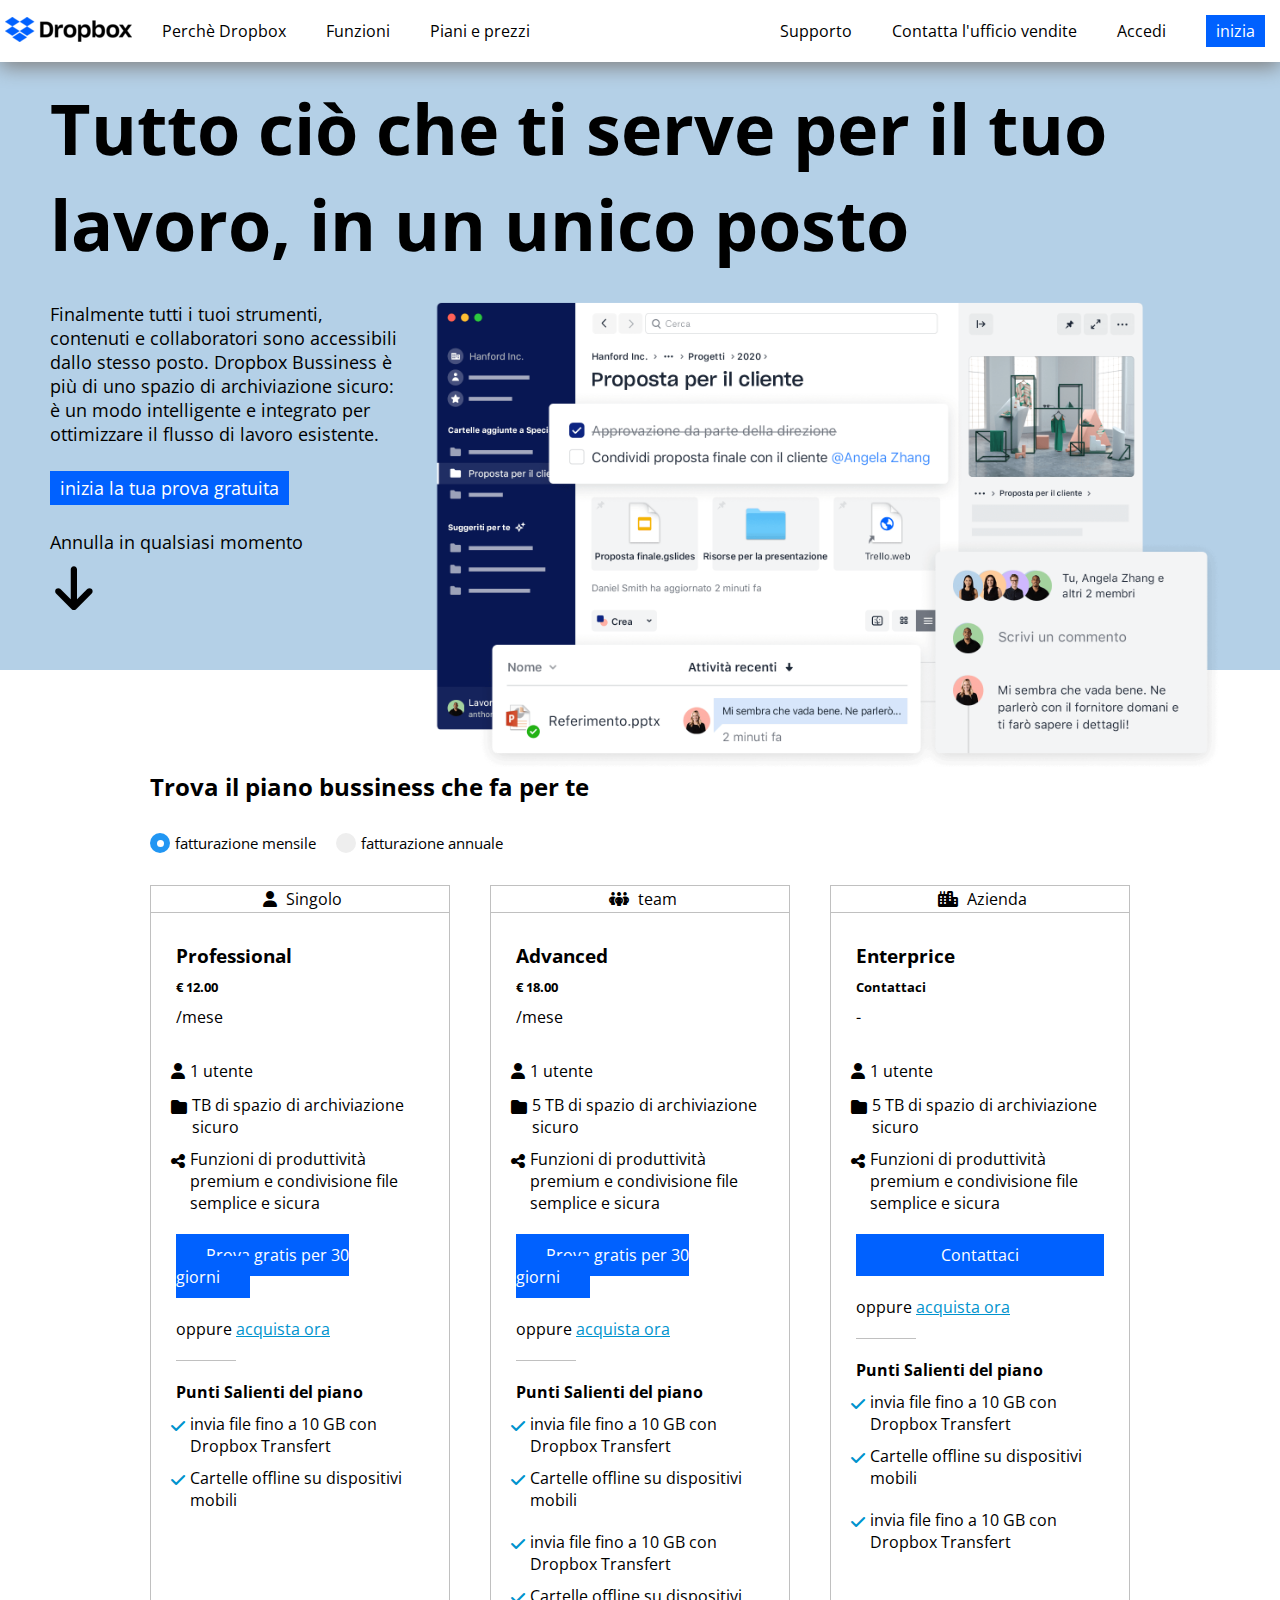
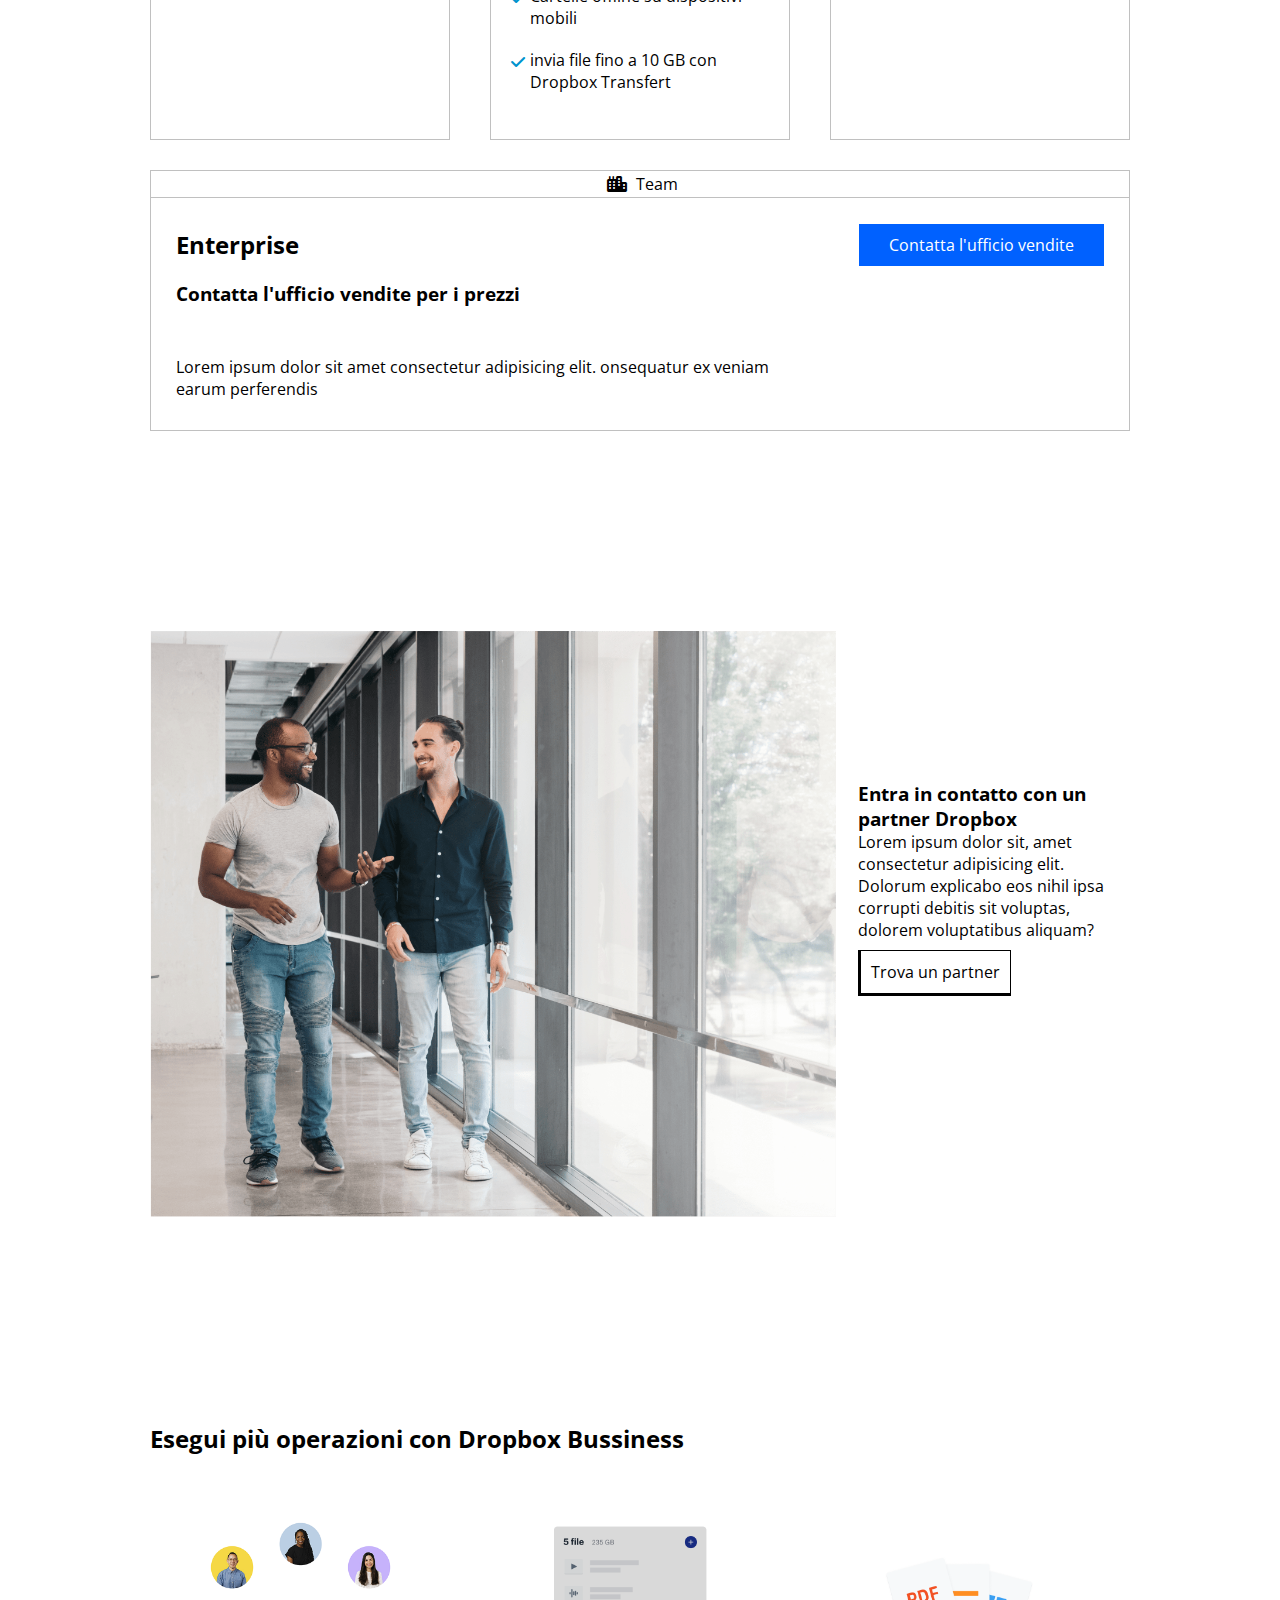
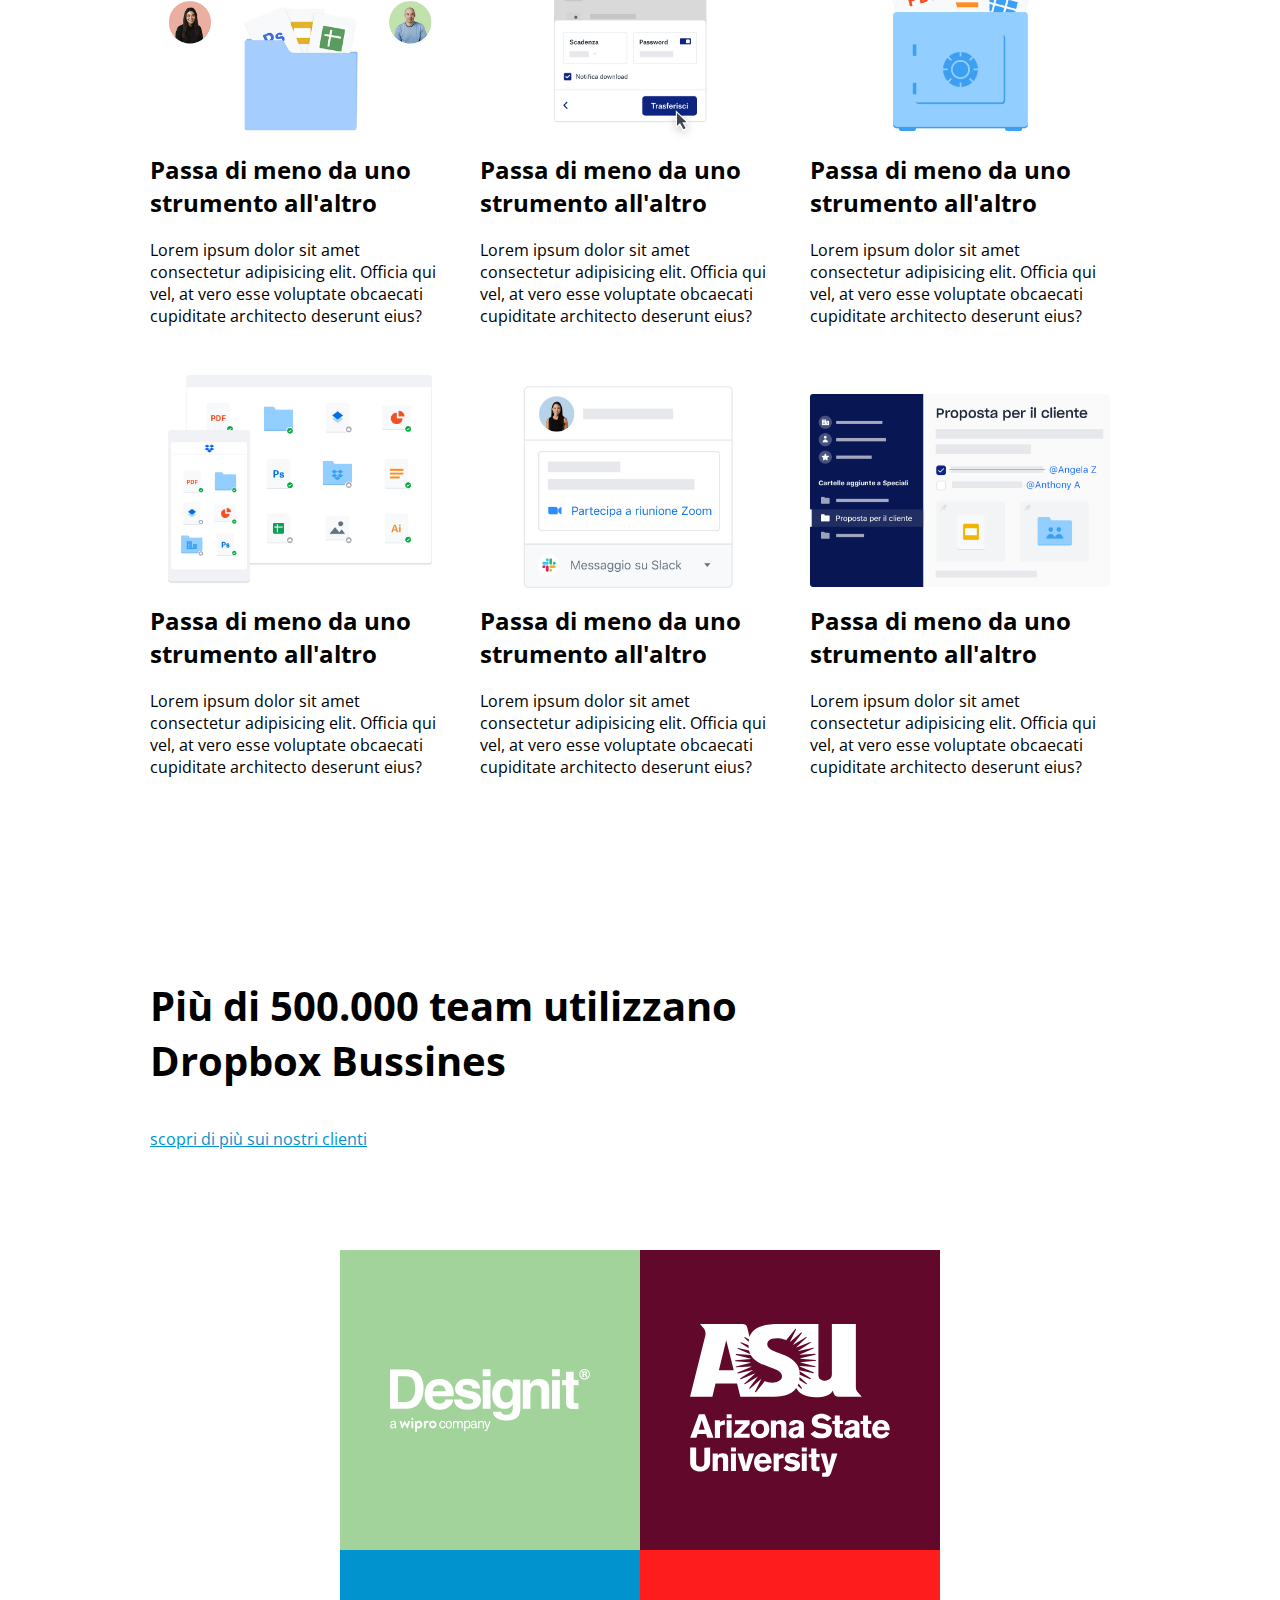
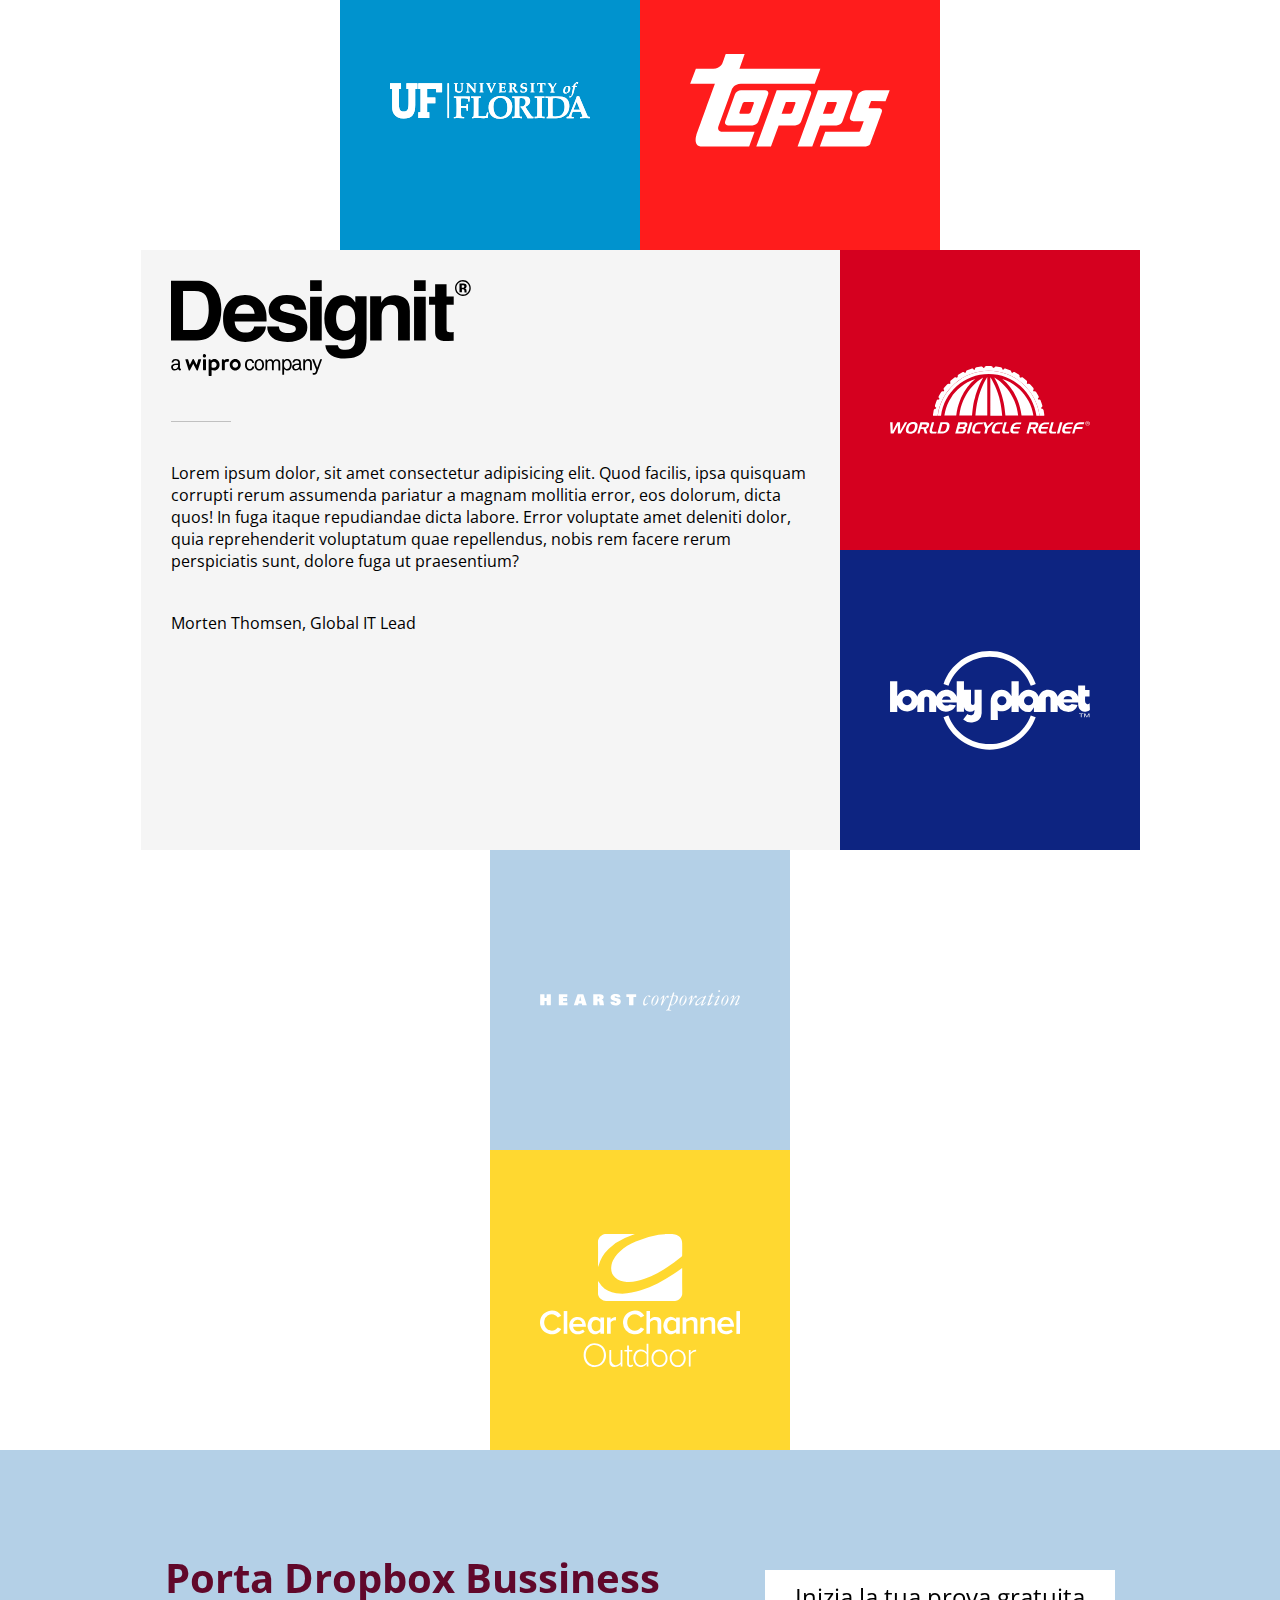
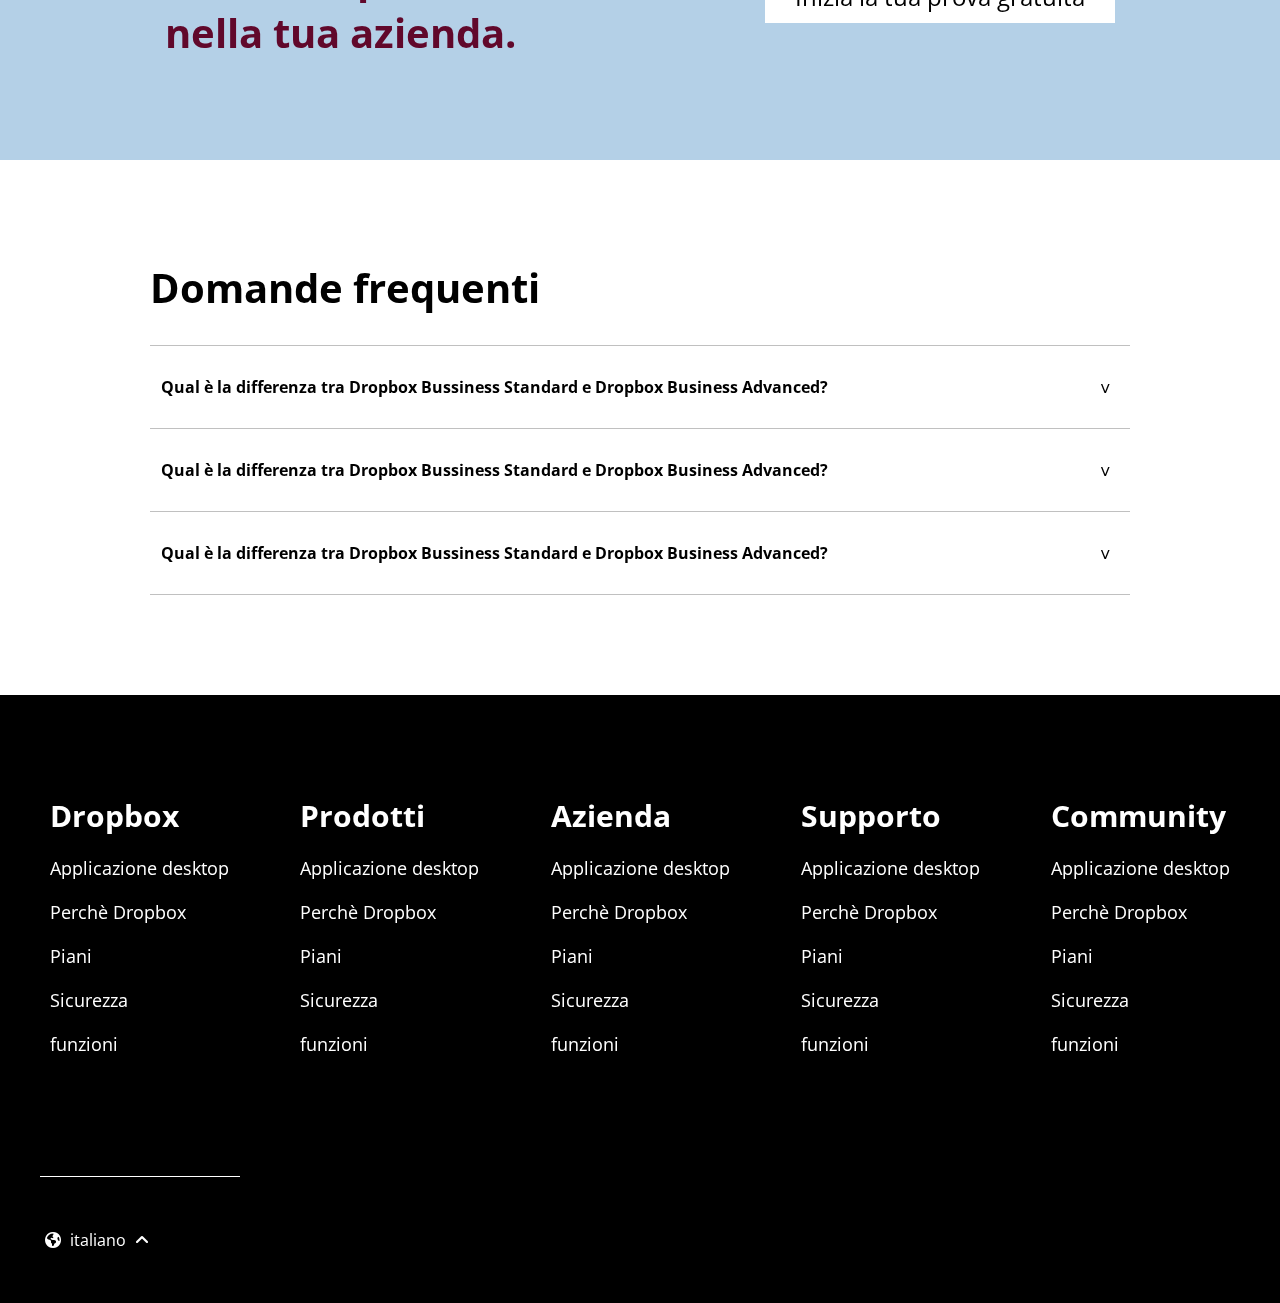
==== index.html @ 8c62dba6 "fixed summary" ====
<!DOCTYPE html>
<html lang="en">
<head>
    <meta charset="UTF-8">
    <meta name="viewport" content="width=device-width, initial-scale=1.0">
    <!-- font and font--->
    <link rel="preconnect" href="https://fonts.googleapis.com">
    <link rel="preconnect" href="https://fonts.gstatic.com" crossorigin>
    <link href="https://fonts.googleapis.com/css2?family=Noto+Sans:ital,wght@0,100..900;1,100..900&family=Open+Sans:ital,wght@0,300..800;1,300..800&display=swap" rel="stylesheet">
    <link rel="stylesheet" href="https://cdnjs.cloudflare.com/ajax/libs/font-awesome/6.5.1/css/all.min.css">
    <link rel="stylesheet" href="css/file.css">
    <title>Dropbox</title>
</head>
<body>
    <!-- header -->
    <header >
        <div class="nav-container">
            <nav class="d-flex space-between wrap">
                <div class="d-flex" >
                    <div>
                        <img src="img/logo-small.png" alt="Dropbox-logo">
                    </div>

                    <ul class="d-flex wrap ">
                        <li>
                            <details>
                                <summary class="shadow">Perchè Dropbox</summary>
                                <ul class="d-flex wrap padding-t-20 ">
                                    <li >lorem</li>
                                    <li >lorem</li>
                                </ul>

                                <ul class="d-flex wrap">
                                    <li >lorem</li>
                                    <li >lorem</li>
                                    <li >lorem</li>
                                </ul>
                            </details>
                        </li>

                        <li><a href="#business">Funzioni</a></li>
                        <li><a href="#plan">Piani e prezzi</a></li>
                    </ul>
                </div>
                <div class="d-flex">
                    <ul class="d-flex wrap  ">
                        <li> <a href="#supporto">Supporto</a></li>

                        <li> 
                            <details >
                                <summary class="shadow" >Contatta l'ufficio vendite</summary>
                                <ul class="d-flex wrap padding-t-20">
                                    <li >lorem</li>
                                    <li >lorem</li>
                                </ul>

                                <ul class="d-flex wrap">
                                    <li >lorem</li>
                                    <li >lorem</li>
                                    <li >lorem</li>
                                </ul>
                            </details>
                        </li>
                        <li> <a href="#">Accedi</a></li>
                        <li><a href="#" class="blue-button" id="no-shadow">inizia</a></li>
                    </ul>
                </div>
            </nav>
        </div>
       
        <div id="hero" class="container header-pudding">
            <h1>Tutto ciò che ti serve per il tuo lavoro, in un unico posto</h1>

            <div class="d-flex ">
                <div class="left" >

                    <p>Finalmente tutti i tuoi strumenti, contenuti e collaboratori sono accessibili dallo stesso posto.
                        Dropbox Bussiness è più di uno spazio di archiviazione sicuro: è un modo intelligente e integrato per ottimizzare 
                        il flusso di lavoro esistente.
                    </p>
                    <p><a href="#" class="blue-button">inizia la tua prova gratuita</a></p>
                    <p>Annulla in qualsiasi momento</p>
                    <a class="down-arrow" href="#plan"><i class="fa-solid fa-arrow-down"></i></a>
                </div>
                <div  class="position-relative right">
                    <img id="jumbo"  src="img/jumbo.png" alt="jumbo">
                </div>
            </div>
            
        </div>
    </header>   

    <!-- main -->
    <main >

        <section id="plan" class="small-container section-padding">

            <h2 class="padding-b-30">Trova il piano bussiness che fa per te </h2>
            <div class="d-flex">
                <label class="radio-container">
                    <input type="radio" checked="checked" name="radio"> fatturazione mensile
                    <span class="checkmark"></span>
                </label>    
                
                <label class="radio-container">
                    <input type="radio" name="radio" > fatturazione annuale
                    <span class="checkmark"></span>
                </label>
            </div>
            
           
            <div class="d-flex wrap space-between padding-t-20">  <!-- contine  i 3 div  -->


                <div class="plan-container border">    <!-- primo div -->

                    <div class="border-b-1  text-center ">  <!-- titolo div  -->
                        <i class="fa-solid fa-user"></i>
                        <span>Singolo</span>
                    </div>

                    <div class="padding-plan">
                        <div >
                            <ul>
                                <h3 class="padding-b-10">Professional</h3>
                                <h5 class="padding-b-10">&euro; 12.00</h5>
                                <li class="padding-b-30">/mese</li>
                            </ul>
        

                            <ul>
                                <li class="padding-b-10"><i class="fa-solid fa-user"></i>1 utente</li>
                                <li class="padding-b-10 d-flex"> <span class="padding-b-10"><i class="fa-solid fa-folder"></i></span>
                                     <span>TB  di spazio di archiviazione sicuro</span>  </li>
                                <li class="padding-b-30 d-flex"><i class="fa-solid fa-share-nodes"></i>Funzioni di produttività premium e condivisione file semplice e sicura</li>
                            </ul>
    
                            <ul>
                                <li class="padding-b-30"><a href="#" class="blue-button-2">Prova gratis per 30 giorni</a></li>
                                <li  class="padding-b-20">oppure <a href="#" class="link">acquista ora</a></li>
                            </ul>
                        </div>
                        <div class="border-b"></div>
                        <div>
    
                            <ul>
                                <h4 class="padding-b-10 padding-t-20"> Punti Salienti del piano</h4>
                                <li class="padding-b-10 d-flex d-flex"><i class="fa-solid fa-check check"></i>invia file fino a 10 GB con Dropbox Transfert</li>
                                <li class="padding-b-20 d-flex d-flex"><i class="fa-solid fa-check check"></i>Cartelle offline su dispositivi mobili</li>
                            </ul>
                           
                        </div>
                    </div>
                </div>

                <div class="plan-container border ">    <!-- secondo div -->

                    <div class="border-b-1  text-center ">  <!-- titolo div  -->
                        <i class="fa-solid fa-people-group"></i>
                        <span>team</span>
                    </div>

                    <div class=" padding-plan">
                        <div >
                            <ul>
                                <h3 class="padding-b-10">Advanced</h3>
                                <h5 class="padding-b-10">&euro; 18.00</h5>
                                <li class="padding-b-30">/mese</li>
                            </ul>
        

                            <ul>
                                <li class="padding-b-10"><i class="fa-solid fa-user"></i>1 utente</li>
                                <li class="padding-b-10 d-flex"><i class="fa-solid fa-folder"></i>
                                    5 TB  di spazio di archiviazione sicuro</li>
                                <li class="padding-b-30 d-flex"><i class="fa-solid fa-share-nodes"></i>Funzioni di produttività premium e condivisione file semplice e sicura</li>
                            </ul>
    
                            <ul>
                                <li class="padding-b-30"><a href="#" class="blue-button-2">Prova gratis per 30 giorni</a></li>
                                <li  class="padding-b-20">oppure <a href="#" class="link">acquista ora</a></li>
                            </ul>
                        </div>
                        <div class="border-b"></div>
                        <div>
    
                            <ul>
                                <h4 class="padding-b-10 padding-t-20"> Punti Salienti del piano</h4>
                                <li class="padding-b-10 d-flex"><i class="fa-solid fa-check check"></i>invia file fino a 10 GB con Dropbox Transfert</li>
                                <li class="padding-b-20 d-flex"><i class="fa-solid fa-check check"></i>Cartelle offline su dispositivi mobili</li>
                                <li class="padding-b-10 d-flex"><i class="fa-solid fa-check check"></i>invia file fino a 10 GB con Dropbox Transfert</li>
                                <li class="padding-b-20 d-flex"><i class="fa-solid fa-check check"></i>Cartelle offline su dispositivi mobili</li>
                                <li class="padding-b-10 d-flex"><i class="fa-solid fa-check check"></i>invia file fino a 10 GB con Dropbox Transfert</li>
                            </ul>
                           
                        </div>
                    </div>
                </div>




                <div class="plan-container border">    <!-- terzo div -->

                    <div class="border-b-1 text-center ">  <!-- titolo div  -->
                        <i class="fa-solid fa-city"></i>
                        <span>Azienda</span>
                    </div>

                    <div class="padding-plan">
                        <div >
                            <ul>
                                <h3 class="padding-b-10">Enterprice</h3>
                                <h5 class="padding-b-10">Contattaci</h5>
                                <li class="padding-b-30">-</li>
                            </ul>
        

                            <ul>
                                <li class="padding-b-10 "><i class="fa-solid fa-user"></i>1 utente</li>
                                <li class="padding-b-10 d-flex"><i class="fa-solid fa-folder"></i>
                                    5 TB  di spazio di archiviazione sicuro</li>
                                <li class="padding-b-30 d-flex"><i class="fa-solid fa-share-nodes"></i>Funzioni di produttività premium e condivisione file semplice e sicura</li>
                            </ul>
    
                            <ul>
                                <li class="padding-b-30"><a href="#" class="blue-button-3">Contattaci</a></li>
                                <li  class="padding-b-20">oppure <a href="#" class="link">acquista ora</a></li>
                            </ul>
                        </div>
                        <div class="border-b"></div>
                        <div>
    
                            <ul>
                                <h4 class="padding-b-10 padding-t-20"> Punti Salienti del piano</h4>
                                <li class="padding-b-10 d-flex"><i class="fa-solid fa-check check"></i>invia file fino a 10 GB con Dropbox Transfert</li>
                                <li class="padding-b-20 d-flex"><i class="fa-solid fa-check check"></i>Cartelle offline su dispositivi mobili</li>
                                <li class="padding-b-10 d-flex"><i class="fa-solid fa-check check"></i>invia file fino a 10 GB con Dropbox Transfert</li>
                            </ul>
                           
                        </div>
                    </div>
                </div>
            </div> <!-- contine  i 3 div  -->

            <div class=" margin-t-30 border">

                <div class="border-b-1  text-center ">  <!-- titolo div  -->
                    <i class="fa-solid fa-city"></i>
                    <span>Team</span>
                </div>

                <div class="padding-plan">

                    <div class="d-flex space-between align-item">
                        <div><h2>Enterprise</h2></div>
                        <div><a href="#" class="blue-button-2">Contatta l'ufficio vendite</a></div>
                    </div>

                    <div class="container-600">
                        <h3 class="padding-b-50 padding-t-20 ">Contatta l'ufficio vendite per i prezzi</h3>
                        <p>Lorem ipsum dolor sit amet consectetur adipisicing elit. 
                           onsequatur ex veniam earum perferendis
                        </p>
                    </div>
                   
                    
                </div>

            </div>
        </section>


        <section id="partner" class=" small-container section-padding d-flex row-revers">
            <div class="left padding-partner">
                <h3>Entra in contatto con un partner Dropbox</h3>
                <p>Lorem ipsum dolor sit, amet consectetur adipisicing elit. Dolorum 
                    explicabo eos nihil ipsa corrupti debitis sit voluptas, dolorem voluptatibus 
                    aliquam?</p>
                <div class="padding-t-20 ">
                    <a href="#" class="black-button">Trova un partner</a>
                </div>
            </div>
            <div class="right"><img src="../img/partner.png" alt=""></div>
        </section>


        <section id="business" class="small-container section-padding">
            <h2>Esegui più operazioni con Dropbox Bussiness</h2>

            <div class="all-img-container d-flex wrap">

                <div>

                    <div class="img-container">
                        <img src="img/business-feature-switching-tools.png" alt="business-feature-switching-tools ">
                    </div>

                    <div class="text-container">
                        <h2>Passa di meno da uno strumento all'altro</h2>
                        <p class="padding-t-20">Lorem ipsum dolor sit amet consectetur adipisicing elit. Officia qui vel,
                         at vero esse voluptate obcaecati cupiditate architecto deserunt eius?</p>
                    </div>

                </div>


                
                <div>

                    <div class="img-container">
                        <img src="img/business-feature-send-files-it.png" alt="business-feature-send-files-it ">
                    </div>

                    <div class="text-container">
                        <h2>Passa di meno da uno strumento all'altro</h2>
                        <p class="padding-t-20">Lorem ipsum dolor sit amet consectetur adipisicing elit. Officia qui vel,
                         at vero esse voluptate obcaecati cupiditate architecto deserunt eius?</p>
                    </div>

                </div>

                
                <div>

                    <div class="img-container">
                        <img src="img/business-feature-security.png" alt="business-feature-security">
                    </div>

                    <div class="text-container">
                        <h2>Passa di meno da uno strumento all'altro</h2>
                        <p class="padding-t-20">Lorem ipsum dolor sit amet consectetur adipisicing elit. Officia qui vel,
                         at vero esse voluptate obcaecati cupiditate architecto deserunt eius?</p>
                    </div>

                </div>

                
                <div>

                    <div class="img-container">
                        <img src="img/business-feature-multi-device.png" alt="business-feature-multi-device">
                    </div>

                    <div class="text-container">
                        <h2>Passa di meno da uno strumento all'altro</h2>
                        <p class="padding-t-20">Lorem ipsum dolor sit amet consectetur adipisicing elit. Officia qui vel,
                         at vero esse voluptate obcaecati cupiditate architecto deserunt eius?</p>
                    </div>

                </div>


                
                <div>

                    <div class="img-container">
                        <img src="img/business-feature-integrations-it.png" alt="business-feature-integrations-it">
                    </div>

                    <div class="text-container">
                        <h2>Passa di meno da uno strumento all'altro</h2>
                        <p class="padding-t-20">Lorem ipsum dolor sit amet consectetur adipisicing elit. Officia qui vel,
                         at vero esse voluptate obcaecati cupiditate architecto deserunt eius?</p>
                    </div>

                </div>


                
                <div>

                    <div class="img-container">
                        <img src="img/business-feature-coordinate-it.png" alt="business-feature-coordinate-it">
                    </div>

                    <div class="text-container">
                        <h2>Passa di meno da uno strumento all'altro</h2>
                        <p class="padding-t-20">Lorem ipsum dolor sit amet consectetur adipisicing elit. Officia qui vel,
                         at vero esse voluptate obcaecati cupiditate architecto deserunt eius?</p>
                    </div>

                </div>

            </div>

        </section>


        <section id="team" class=" small-container section-padding">
            <h2 class="container-600 size-40">Più di 500.000 team utilizzano Dropbox Bussines</h2>
            <p class="padding-t-40"><a href="#" class="link">scopri di più sui nostri clienti</a></p>

        </section>



        <section id="agency" >

            <div class="d-flex wrap f-center">  <!--contiene tutto-->


                <div>  <!-- loghi  -->
                    <div class="s-agency-conteiner d-flex  green">
                        <img  class="agency-filter " src="img/designit.svg" alt="designit">
                    </div>
    
                    <div class="s-agency-conteiner d-flex  celestial ">
                            <img  class="agency-filter b-img" src="img/university_of_florida.svg" alt="university_of_florida">
                    </div>

                </div>
               
                <div>
                    <div class="s-agency-conteiner d-flex  violetto">
                        <img  class="agency-filter " src="img/arizona_state_university.svg" alt="arizona_state_university">
                    </div>
    
                    <div class="s-agency-conteiner d-flex  orange">
                        <img  class="agency-filter " src="img/topps.svg" alt="topps">
                    </div>

                </div >


               

                <div class="b-agency-container ">   <!-- testo  -->
                    <div class="img-container" >
                        <img src="img/designit.svg"  alt="">
                    </div>

                    <div class="border-b padding-t-40"></div>  

                    <p class="padding-t-40">Lorem ipsum dolor, sit amet consectetur adipisicing elit. Quod facilis, ipsa quisquam corrupti rerum assumenda pariatur a magnam mollitia error, eos dolorum, dicta quos! In fuga itaque repudiandae dicta labore.
                        Error voluptate amet deleniti dolor, quia reprehenderit voluptatum quae repellendus,
                        nobis rem facere rerum perspiciatis sunt, dolore fuga ut praesentium?
                    </p>

                    <p class="padding-t-40">Morten Thomsen, Global IT Lead</p>
                </div>


                <div >    <!-- loghi  -->
                    <div class="s-agency-conteiner d-flex  red">
                        <img  class="agency-filter" src="img/world_bicycle_relief.svg" alt="world_bicycle_relief">
                    </div>
    
                    <div class="s-agency-conteiner d-flex  blue">
                        <img  class="agency-filter " src="img/lonely_planet.svg" alt="lonely_planet">
                    </div>

                </div>
               
                <div>
                    <div class="s-agency-conteiner d-flex  light-blue">
                        <img  class="agency-filter " src="img/hearst_corp.svg" alt="hearst_corp">
                    </div>
    
                    <div class="s-agency-conteiner d-flex  yellow">
                        <img  class="agency-filter " src="img/clear_channel.svg" alt="clear_channe">
                    </div>

                </div >

            </div>

        </section>



        <section>
            
        </section>


        <section id="agency-call-too-action" class=" section-padding">
            <div class="small-container d-flex f-center align-items  space-between">
                <div class="container-600">
                    <h2 class="viola size-40">Porta Dropbox Bussiness  nella tua azienda.</h2>
                </div>
                <div class="margin-t-30">
                    <a href="#" class="white-button">Inizia la tua prova gratuita</a>
                </div>
            </div>
        </section>



        <section id="faq" class="small-container section-padding">
            <h2 class="size-40 padding-b-30 border-b-1">Domande frequenti</h2>

          

            <details class="padding-t-30 padding-b-30 border-b-1">
                <summary >
                    <h4>Qual è la differenza tra Dropbox Bussiness Standard e Dropbox Business Advanced?</h4> 
                </summary>
                <p class="padding-t-20">Lorem ipsum, dolor sit amet consectetur adipisicing elit. Dolores quaerat quidem ullam nisi tempore non dolor neque dignissimos facilis iusto!</p>
            </details>

            <details class="padding-t-30 padding-b-30 border-b-1">
                <summary >
                    <h4>Qual è la differenza tra Dropbox Bussiness Standard e Dropbox Business Advanced?</h4> 
                </summary>
                <p class="padding-t-20">Lorem ipsum, dolor sit amet consectetur adipisicing elit. Dolores quaerat quidem ullam nisi tempore non dolor neque dignissimos facilis iusto!</p>
            </details>


            <details class="padding-t-30 padding-b-30 border-b-1 ">
                <summary>
                    <h4>Qual è la differenza tra Dropbox Bussiness Standard e Dropbox Business Advanced?</h4> 
                </summary>
                <p class="padding-t-20">Lorem ipsum, dolor sit amet consectetur adipisicing elit. Dolores quaerat quidem ullam nisi tempore non dolor neque dignissimos facilis iusto!</p>
            </details>
        </section>
    </main>
    <!-- footer -->
    <footer >
        <div id="supporto" class="ft-top  container section-padding d-flex space-between wrap">
            <ul class=" wrap ">
                <h2 class="padding-b-20">Dropbox</h2>
                <li><a href="#">Applicazione desktop</a></li>
                <li><a href="#">Perchè Dropbox</a></li>
                <li><a href="#">Piani</a></li>
                <li><a href="#">Sicurezza</a></li>
                <li><a href="#">funzioni</a></li>
            </ul>    

            <ul>
                <h2 class="padding-b-20">Prodotti</h2>
                <li><a href="#">Applicazione desktop</a></li>
                <li><a href="#">Perchè Dropbox</a></li>
                <li><a href="#">Piani</a></li>
                <li><a href="#">Sicurezza</a></li>
                <li><a href="#">funzioni</a></li>
            </ul>    


            <ul>
                <h2 class="padding-b-20">Azienda</h2>
                <li><a href="#">Applicazione desktop</a></li>
                <li><a href="#">Perchè Dropbox</a></li>
                <li><a href="#">Piani</a></li>
                <li><a href="#">Sicurezza</a></li>
                <li><a href="#">funzioni</a></li>
            </ul>    


            <ul>
                <h2 class="padding-b-20">Supporto</h2>
                <li><a href="#">Applicazione desktop</a></li>
                <li><a href="#">Perchè Dropbox</a></li>
                <li><a href="#">Piani</a></li>
                <li><a href="#">Sicurezza</a></li>
                <li><a href="#">funzioni</a></li>
            </ul>    


            <ul class="wrap">
                <h2 class="padding-b-20">Community</h2>
                <li><a href="#">Applicazione desktop</a></li>
                <li><a href="#">Perchè Dropbox</a></li>
                <li><a href="#">Piani</a></li>
                <li><a href="#">Sicurezza</a></li>
                <li><a href="#">funzioni</a></li>
            </ul>    
    
        </div>

    
        <div class=" container ">
            <div class="border-t  lenguage">
                <i class="fa-solid fa-earth-americas"></i>
                <span class="">italiano</span>
                <i class="fa-solid fa-angle-up"></i>
            </div>
        </div>

     
    </footer>
</body>
</html>
---- css/file.css ----
/* rest  */

*{
    margin: 0;
    padding: 0;
    box-sizing: border-box;
}

:root {
	--color-background: #ffffff;
	--color-background-image: #b4d0e7;
	--color-button: #0061ff;
	--color-background-footer: #000000;
	--color-bg-designit: #a2d39b;
	--color-bg-asu: #61082b;
	--color-bg-uniflorida: #0093ce;
	--color-bg-topps: #ff1c1c;
	--color-bg-designit-center: #f5f5f5;
	--color-bg-bicycle: #d5001f;
	--color-bg-lonelyplanet: #0d2481;
	--color-bg-herst: #b4d0e7;
	--color-bg-clearchannel: #ffd830;
	--color-text-buisness: #61082b;
    --color-border:#C0C0C0;
}

ul{
    list-style: none;
}

a{
    text-decoration: none;
}

img{
    width: 100%;
}

.debug{
    border: 1px solid red;
}

.debug-1{
    border: 1px solid black;
}



/* general  */

body{
    font-family: "Open Sans", sans-serif;
    min-width: 1200px;
    scroll-behavior: smooth ;
}

/* header  */


header{
    background-color: var(--color-background-image);
    margin-top: 50px;
    min-height: 620px;
}

nav{
    background-color: var(--color-background);
}

header ul li{
    padding: 10px;
    margin-left: 20px;
    cursor: pointer;
}



header ul li a:hover:not(#no-shadow){
    box-shadow: 0px 30px 0px -9px  grey;
}


.shadow:hover{
    box-shadow: 0px 30px 0px -9px  grey;
    
}


header ul li a{
    color: var(--color-background-footer);
}


header img{
   padding-top: 7px;
   max-width: 100%;
}

h1{
    font-size: 70px;
}

.left{
    width: 30%;
   
}

.right{
    width: 70%;
}

header p{
    margin-top: 30px;
    font-size: 18px;
}

.down-arrow{
    font-size: 50px;
    padding-top: 10px;
    color: var(--color-background-footer);
}


.position-relative{
    position: relative;
}

#jumbo{
    position: absolute;
    padding-top: 30px;
}
#hero{
    padding-bottom: 30px;
}

/* main  */



.radio-container {
    display: block;
    position: relative;
    padding-left: 25px;
    margin-bottom: 12px;
    cursor: pointer;
    font-size: 15px;
    padding-right: 20px;
  }

  .radio-container input {
    position: absolute;
    opacity: 0;
    cursor: pointer;
  }


  .checkmark {
    position: absolute;
    top: 0;
    left: 0;
    height: 20px;
    width: 20px;
    background-color: #eee;
    border-radius: 50%;
  }

  .radio-containerr:hover input ~ .checkmark {
    background-color: #ccc;
  }

  .radio-container input:checked ~ .checkmark {
    background-color: #2196F3;
  }
  

  .checkmark:after {
    content: "";
    position: absolute;
    display: none;
  }

  .radio-container input:checked ~ .checkmark:after {
    display: inline-block;
  }

  .radio-container .checkmark:after {
    top: 7px;
   left: 7px;
   width: 7px;
   height: 7px;
   border-radius: 50%;
   background: white;
}


main a{
    text-decoration: underline;
}

i{ 
    padding: 5px;
}

ul li i{
    margin-left: -10px;
}

.check{
    color: var(--color-bg-uniflorida);
}

.link{
    color: var(--color-bg-uniflorida);
}

.agency-filter{
    filter: invert(100%) sepia(100%) saturate(0%) hue-rotate(106deg) brightness(104%) contrast(101%);
    width: 200px;
}





/* agency logo and hover  */



/* green  */
.green{
    background-color: var(--color-bg-designit);
}

.green:hover{
    border: 20px solid rgba(255, 255, 255, 0.2);
}
/* green  */


/* celestial  */
.celestial{
    background-color: var(--color-bg-uniflorida);
}

.celestial:hover{
    border: 20px solid rgba(255, 255, 255, 0.2);
}
/* celestial  */


/* violetto  */
.violetto{
    background-color: var(--color-bg-asu);
}

.violetto:hover{
    border: 20px solid rgba(255, 255, 255, 0.2);
}
/* violetto  */


/* orange  */
.orange{
    background-color: var(--color-bg-topps);
}

.orange:hover{
    border: 20px solid rgba(255, 255, 255, 0.2);
}
/* orange  */



/* red */
.red{
    background-color: var(--color-bg-bicycle);
}

.red:hover{
    border: 20px solid rgba(255, 255, 255, 0.2);
}
/* red */



/* blue  */

.blue{
    background-color: var(--color-bg-lonelyplanet);
}

.blue:hover{
    border: 20px solid rgba(255, 255, 255, 0.2);
}
/* blue  */



/* light-blue  */

.light-blue{
    background-color: var(--color-background-image);
}

.light-blue:hover{
    border: 20px solid rgba(255, 255, 255, 0.2);
}
/* light-blue  */



/* yellow  */
.yellow{
    background-color: var(--color-bg-clearchannel);
}

.yellow:hover{
    border: 20px solid rgba(255, 255, 255, 0.2);
}
/* yellow  */


#agency-call-too-action{
    background-color: var(--color-background-image);
}

.viola{

    color: var(--color-bg-asu);
}




summary{
    list-style: none;
    cursor: pointer;
}

#faq summary h4{
    display: inline-block;
}

#faq summary::after {
    content: "\02C5";
    color: var(--color-background-footer);
    float: left;
    font-size: large;
    position: relative;
    left: 950px;
   
}

#faq details[open] summary::after {
    content: "\005E";
    font-size: large;
   
}





/* footer  */

footer{
    background-color: var(--color-background-footer);
    color: var(--color-background);
}

footer a{
    color: var(--color-background);
    font-size: large;
}

footer a:hover{
    text-decoration: underline;
}

footer ul li{
    padding-bottom: 20px;
}

footer h2{
    font-size: 30px;
}

.lenguage{
    cursor: pointer;
    padding: 50px 0px;
}


/* container  */





.container{
    max-width: 1200px;
    margin: 0 auto;
}

.small-container{
    max-width: 1000px;
    margin: 0 auto;
}

.nav-container{
    width: 100%;
    padding: 10px 5px;
    background-color: var(--color-background);
    position: fixed;
    top: 0;
    left: 0;
    z-index: 1000;
    box-shadow: 0px 5px 20px grey;
}

.plan-container{
    width: 300px;
    min-height: 855px;
}

.container-600{
    max-width:600px;
}

.all-img-container{
    width: calc(100 / 3);
    gap: 30px;
    padding-top: 50px;
}

.img-container{
    width: 300px;
}

.text-container{
    width: 300px;
    word-wrap: break-word;

}

.s-agency-conteiner{
    width: 300px;
    aspect-ratio: 1 / 1 ;
    justify-content: center;
    align-items: center;
}



.b-agency-container{
    width:699px;
    height: 600px;
    padding: 30px;
    background-color: var(--color-bg-designit-center);
    overflow-y: scroll;
    padding-bottom: 500px;
    
}

   


/* utility flex  */
.d-flex{
    display: flex;
}

.wrap{
    flex-wrap: wrap;
}

.row-revers{
    flex-direction: row-reverse;
}

.space-between{
    justify-content: space-between;
}

.align-item{
    align-items: center;
}

.align-content{
    align-content: center;
}

.f-start{
    justify-content: flex-start;
}

.f-end{
    justify-content: flex-end
}

.f-center{
    justify-content: center;
}

/* margin/padding  */

.header-pudding{
    padding: 30px 10px 0px 10px;
}

.section-padding{
    padding: 100px 10px ;
}


.padding-plan{
    padding: 30px 25px;
}

.padding-partner{
    padding: 150px 20px 0px 22px;
}

/* margin  */

.margin-t-30{
    margin-top: 30px;
}

.margin-l-30{
    margin-left: 30px;
}

.margin-l-500{
    margin-left: 800px;
}

/* padding  */



/* padding bottom  */
.padding-b-10{
    padding-bottom: 10px;
}

.padding-b-20{
    padding-bottom: 20px;
}

.padding-b-30{
    padding-bottom: 30px;
}

.padding-b-50{
    padding-bottom: 50px;
}

/* padding top  */

.padding-t-20{
    padding-top: 20px;
}

.padding-t-30{
    padding-top:30px ;
}

.padding-t-40{
    padding-top: 40px;
}



/* button utility */

.blue-button{
    color: var(--color-background);
    padding: 5px 10px;
    background-color: var(--color-button);
}

.blue-button:hover{
    background-color: var(--color-bg-uniflorida);
}

.blue-button-2{
    color: var(--color-background);
    padding: 10px 30px;
    background-color: var(--color-button);
    text-decoration: none;
}

.blue-button-2:hover{
    background-color: var(--color-bg-uniflorida);
}

.blue-button-3{
    color: var(--color-background);
    padding: 10px 85px;
    background-color: var(--color-button);
    text-decoration: none;
}

.blue-button-3:hover{
    background-color: var(--color-bg-uniflorida);
}

.black-button{
    color: var(--color-background-footer);
    padding: 10px;
    border: 1px solid var(--color-background-footer);
    border-left: 3px solid var(--color-background-footer);
    border-bottom: 3px solid var(--color-background-footer);
    text-decoration: none;
}

.black-button:hover{
    background-color:var(--color-border);
}

.white-button{
    text-decoration: none;
    font-size: x-large;
    padding: 10px 30px;
    background-color: var(--color-background);
    color: var(--color-background-footer);
}

.white-button:hover{
    background-color:var(--color-border);
}


/* border utility  */


.border-b-1{
    border-left: 0px solid ;
    border-right: 0px solid ;
    border-top: 0px solid ;
    border-bottom: 1px solid var(--color-border);
}

.border{
    border: 1px solid var(--color-border);
}

.border-b{
    border-bottom: 1px solid var(--color-border);
   width: 60px;
}

.border-t{
    border-top: 1px solid var(--color-background);
   width: 200px;
}


/* text utility  */

.text-center{
    text-align: center;
}

.size-40{
    font-size: 40px;
}
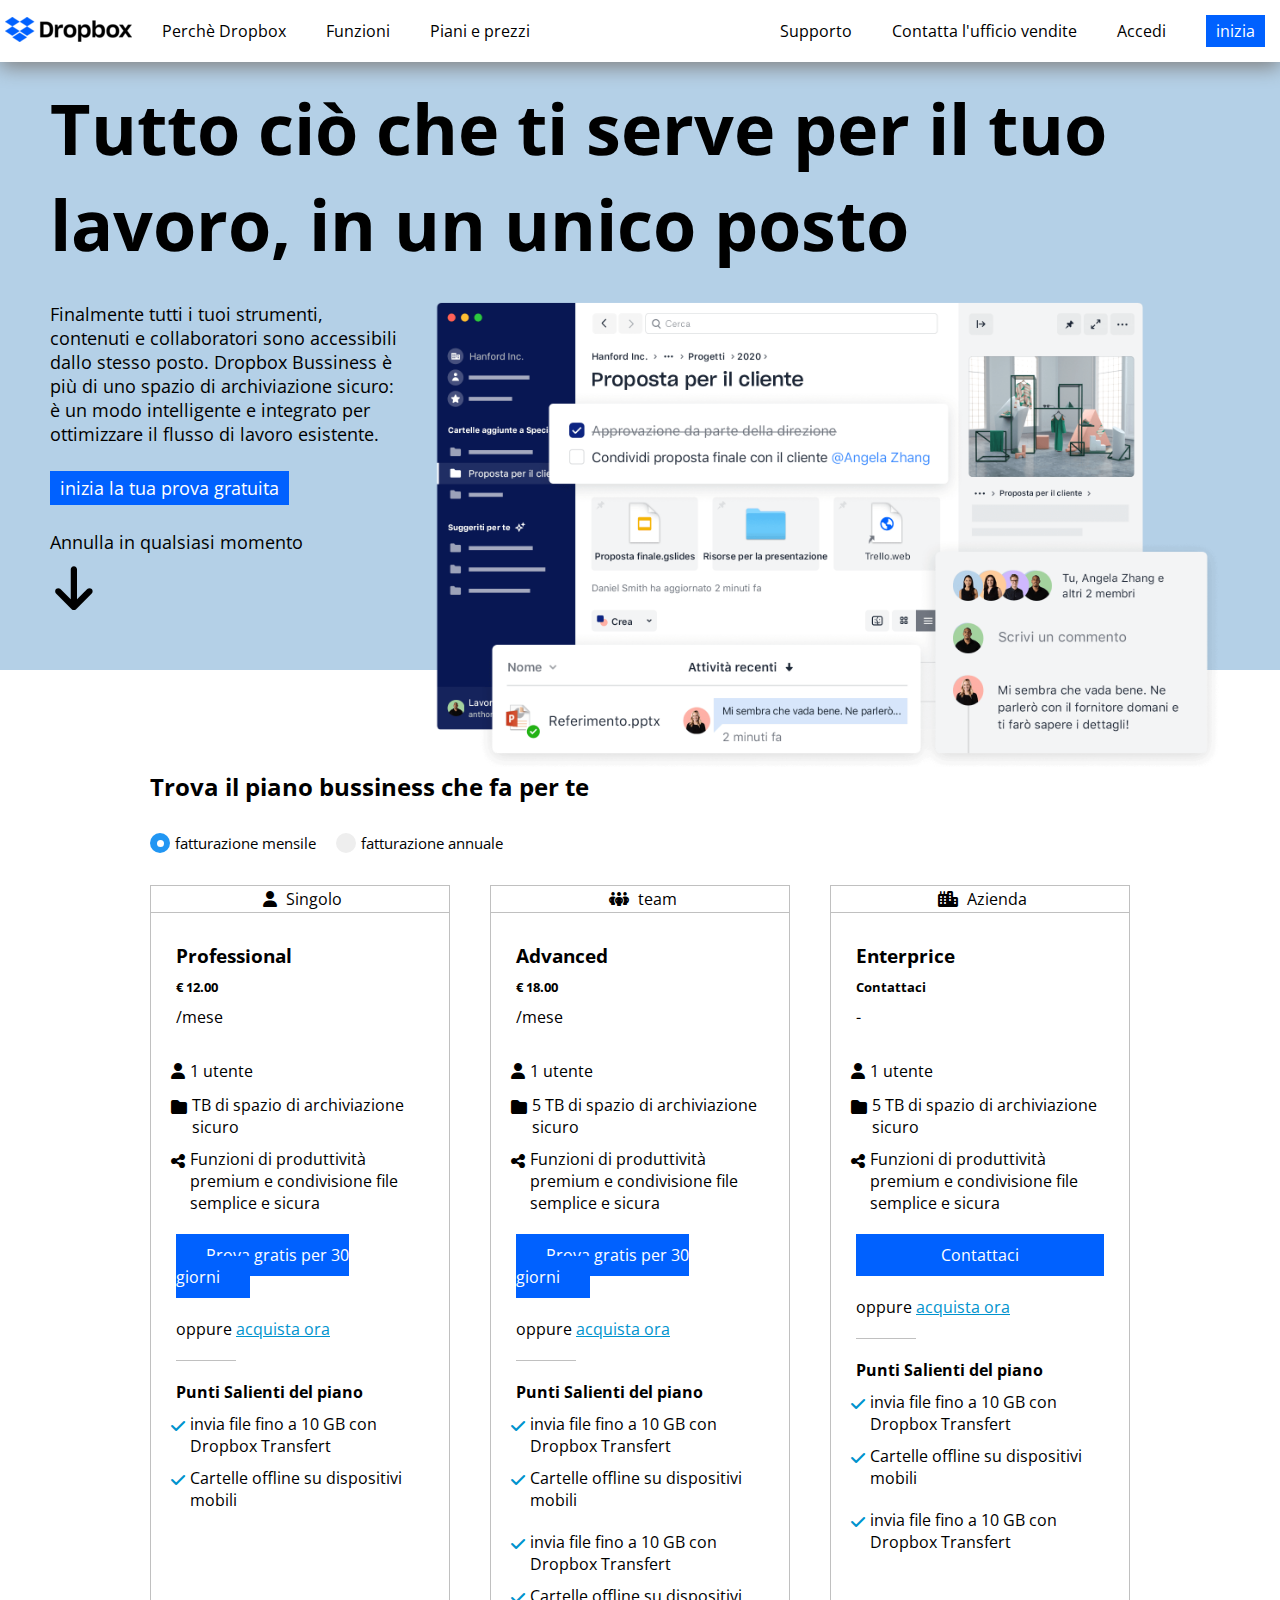
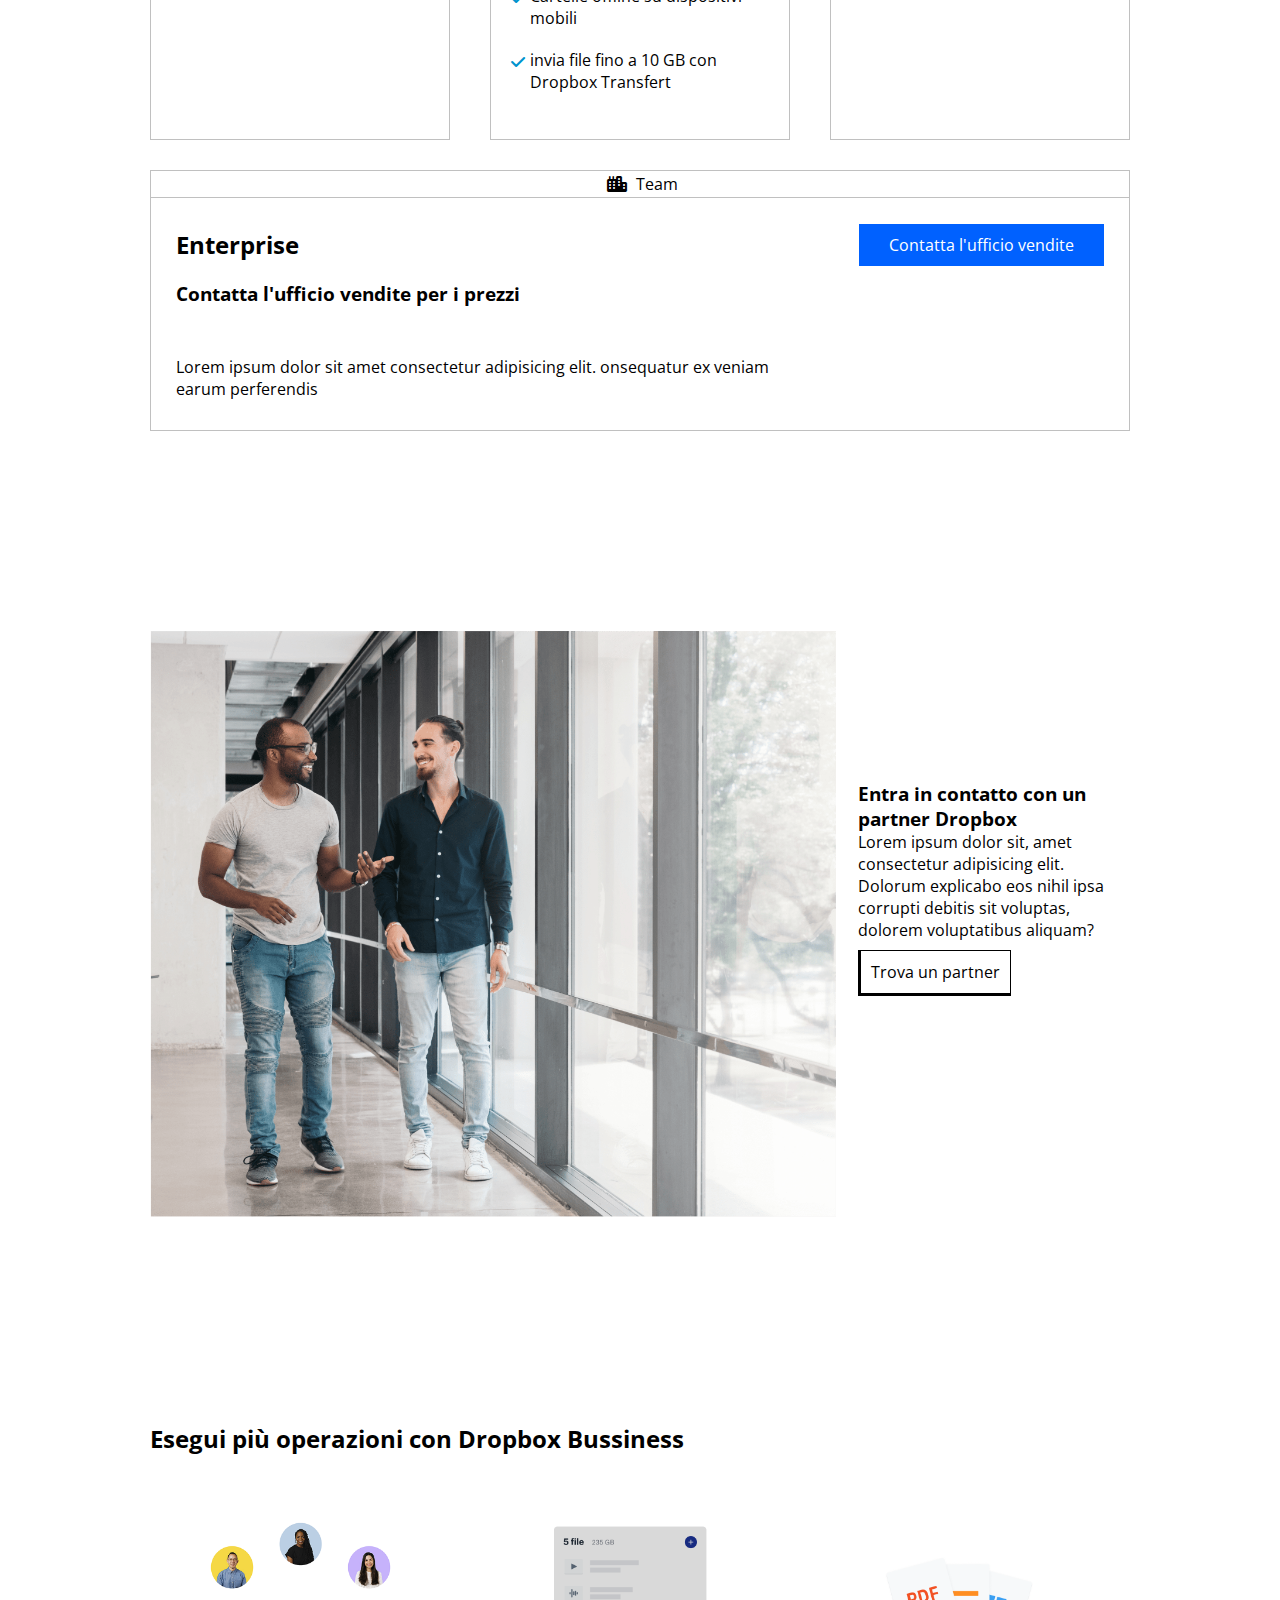
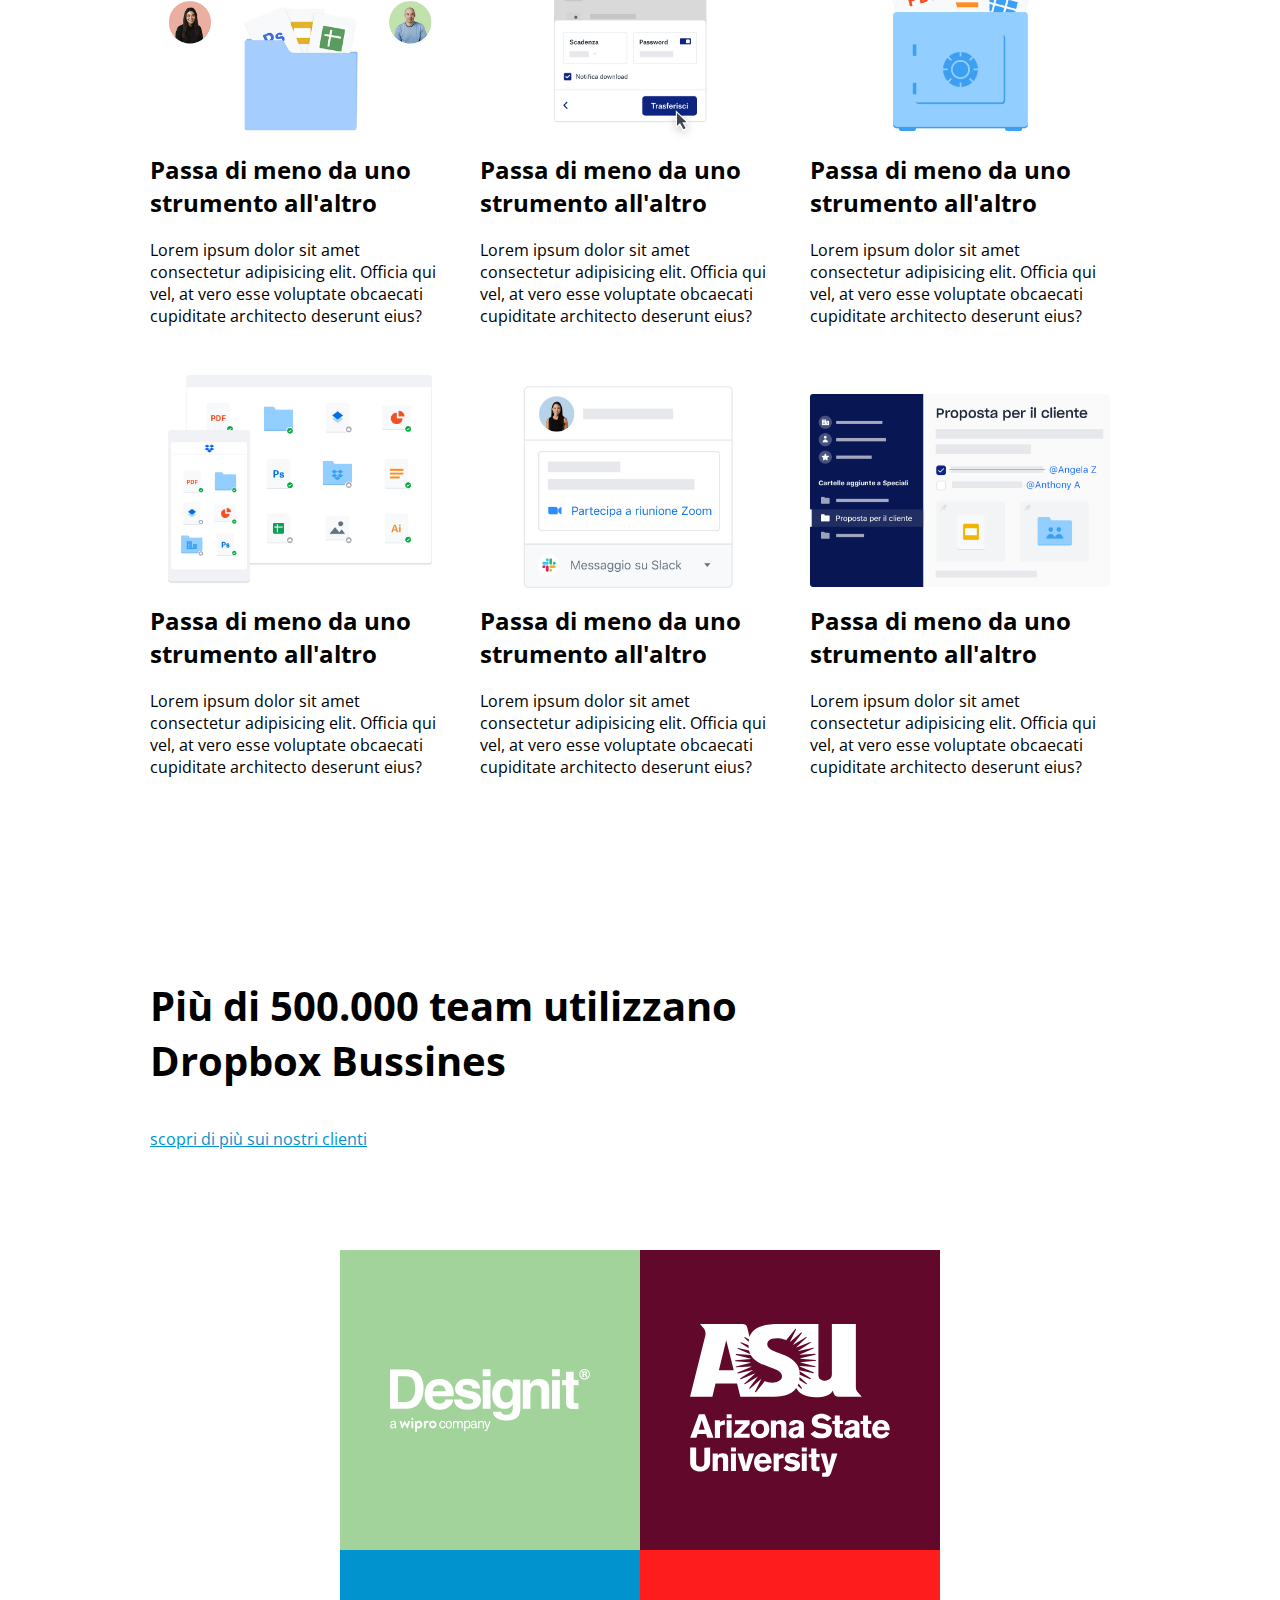
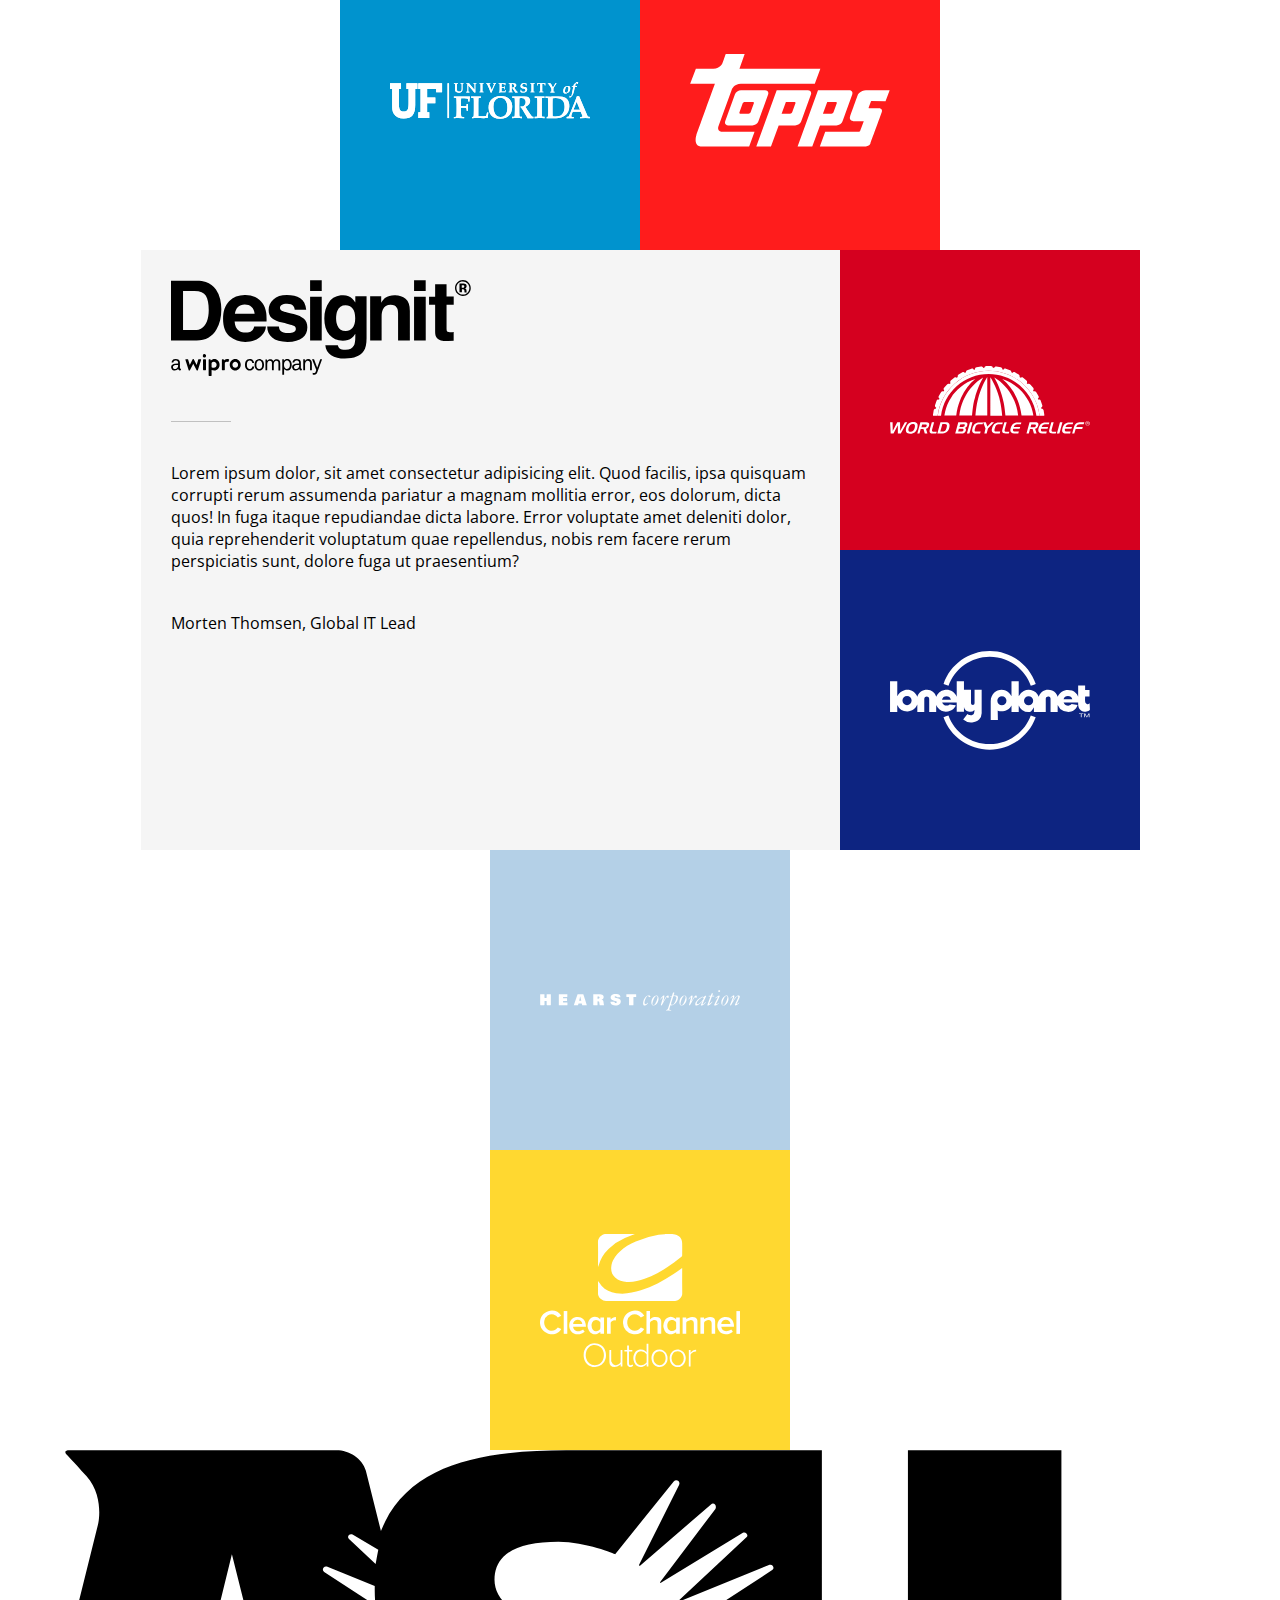
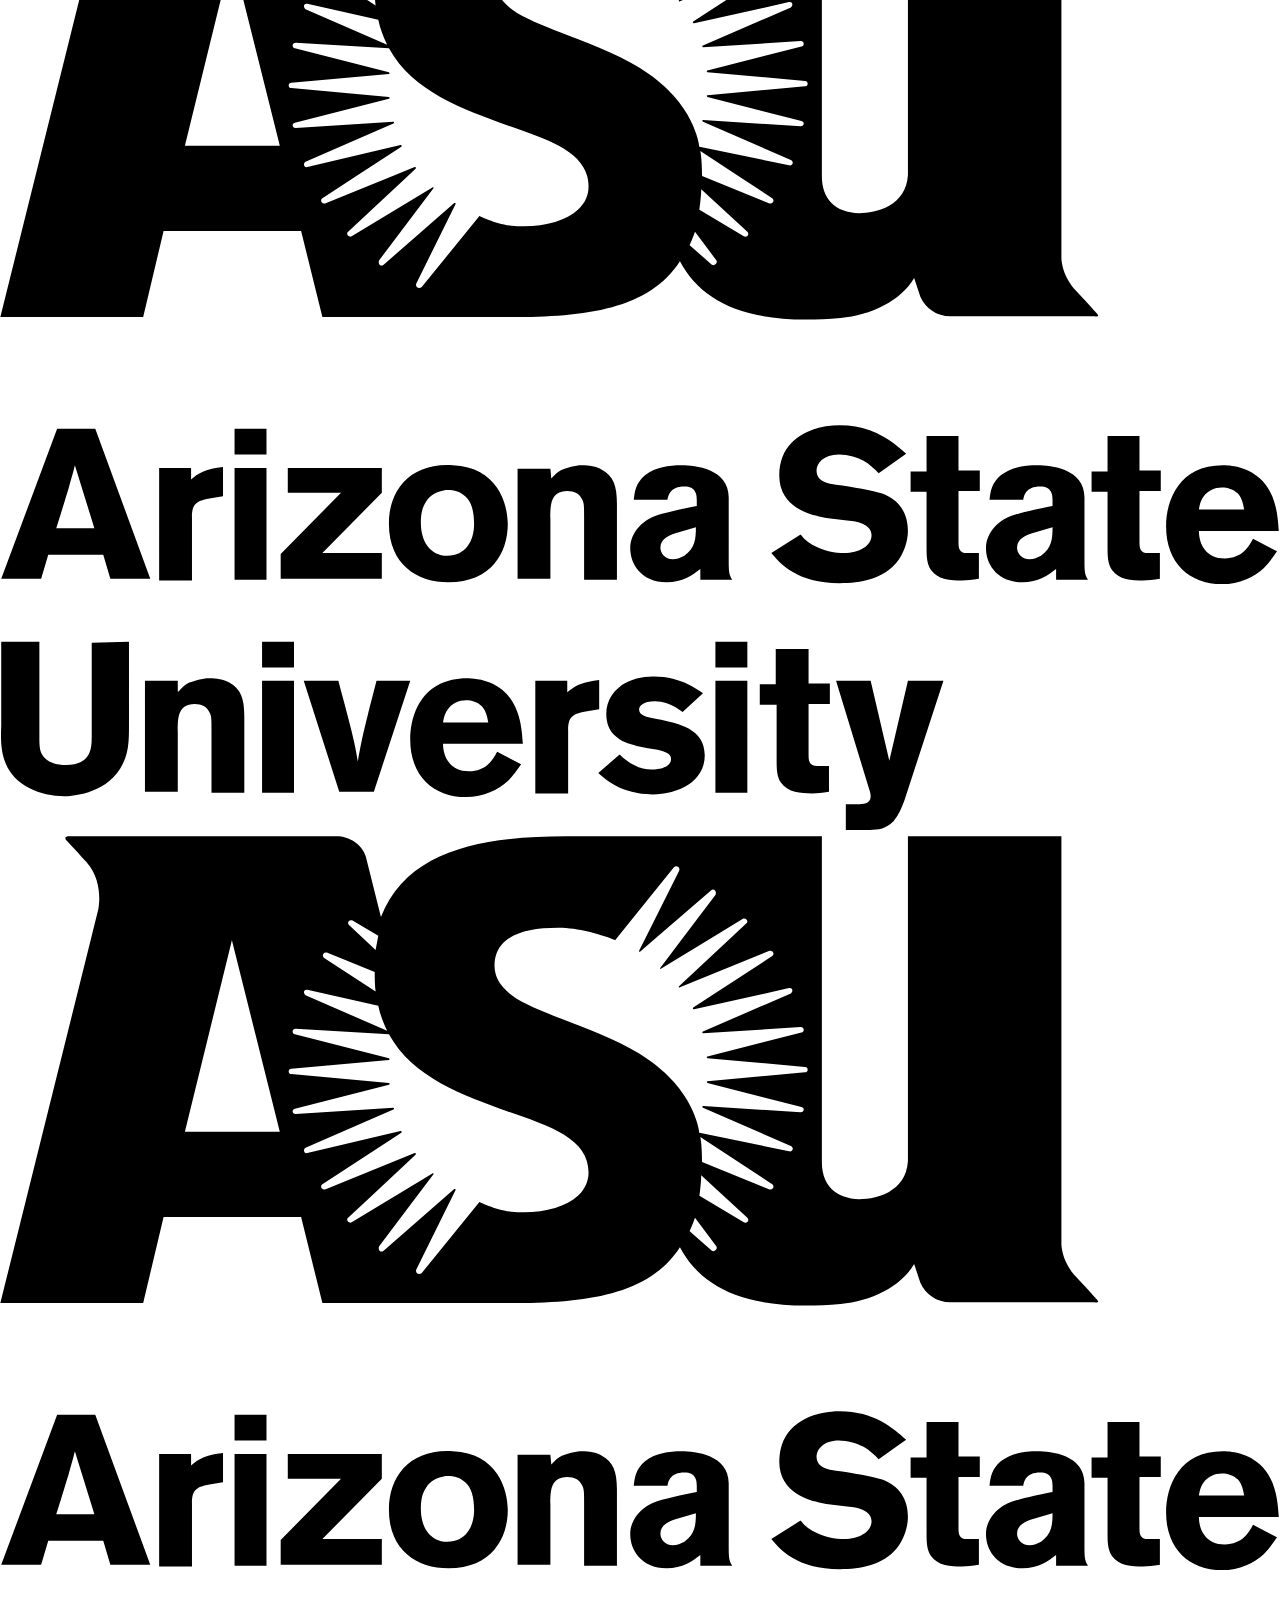
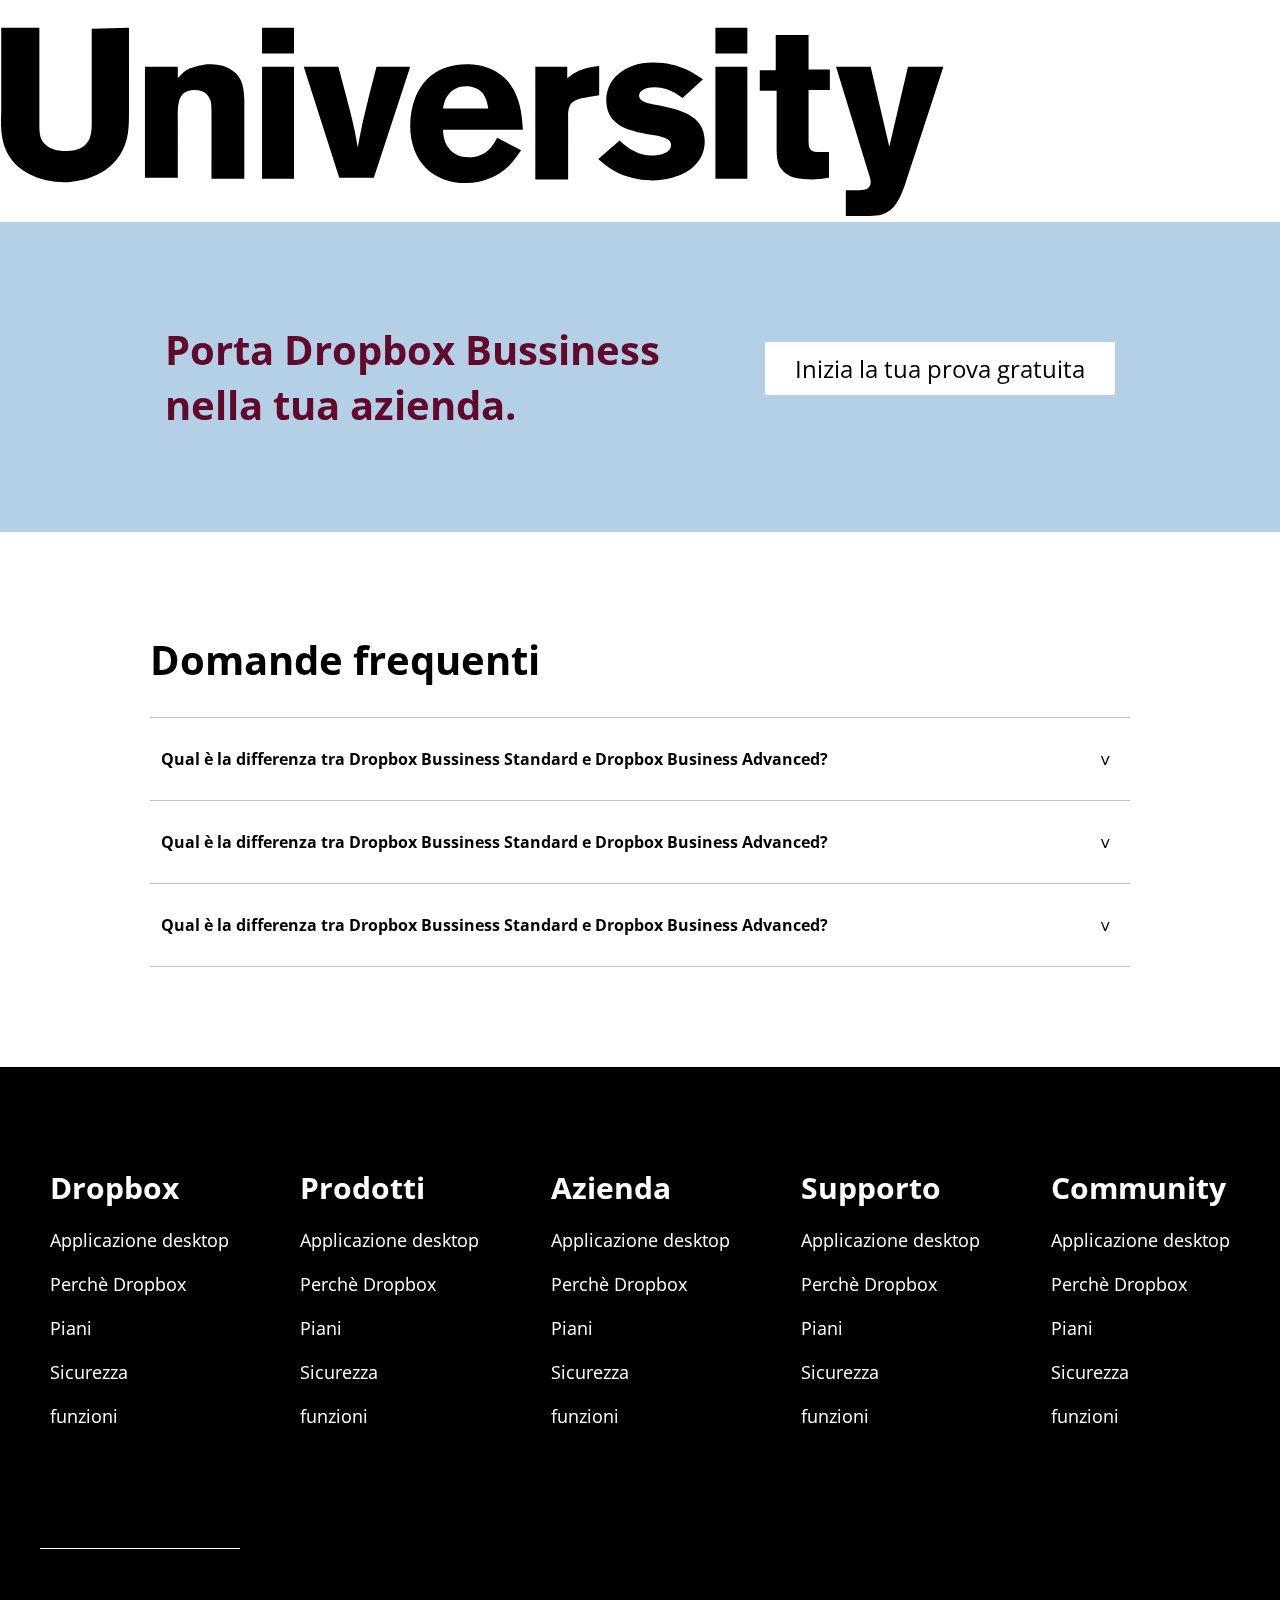
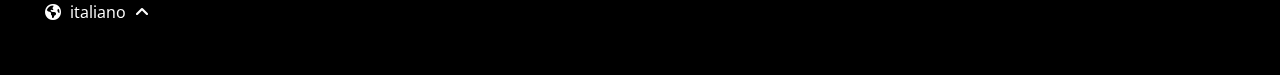
==== commit 755547e6: "prova calc" ====
--- a/index.html
+++ b/index.html
@@ -469,8 +469,27 @@
 
 
 
-        <section>
-            
+        <section id="agency-2">
+            <div>
+                <!-- contiene i loghi  -->
+                <div class="calc-1-3"> 
+                        <img src="img/arizona_state_university.svg" alt="">
+                        <img src="img/arizona_state_university.svg" alt="">
+                </div>
+
+                <!-- contiene il testo  -->
+                <div>
+
+                </div>
+
+                <!-- contiene i loghi  -->
+                <div class="calc-1-3">
+
+                </div>
+
+
+
+            </div>
         </section>
 
 
--- a/css/file.css
+++ b/css/file.css
@@ -220,6 +220,11 @@
 }
 
 
+.calc-1-3{
+    width: calc(100 / 2);
+}
+
+
 
 
 
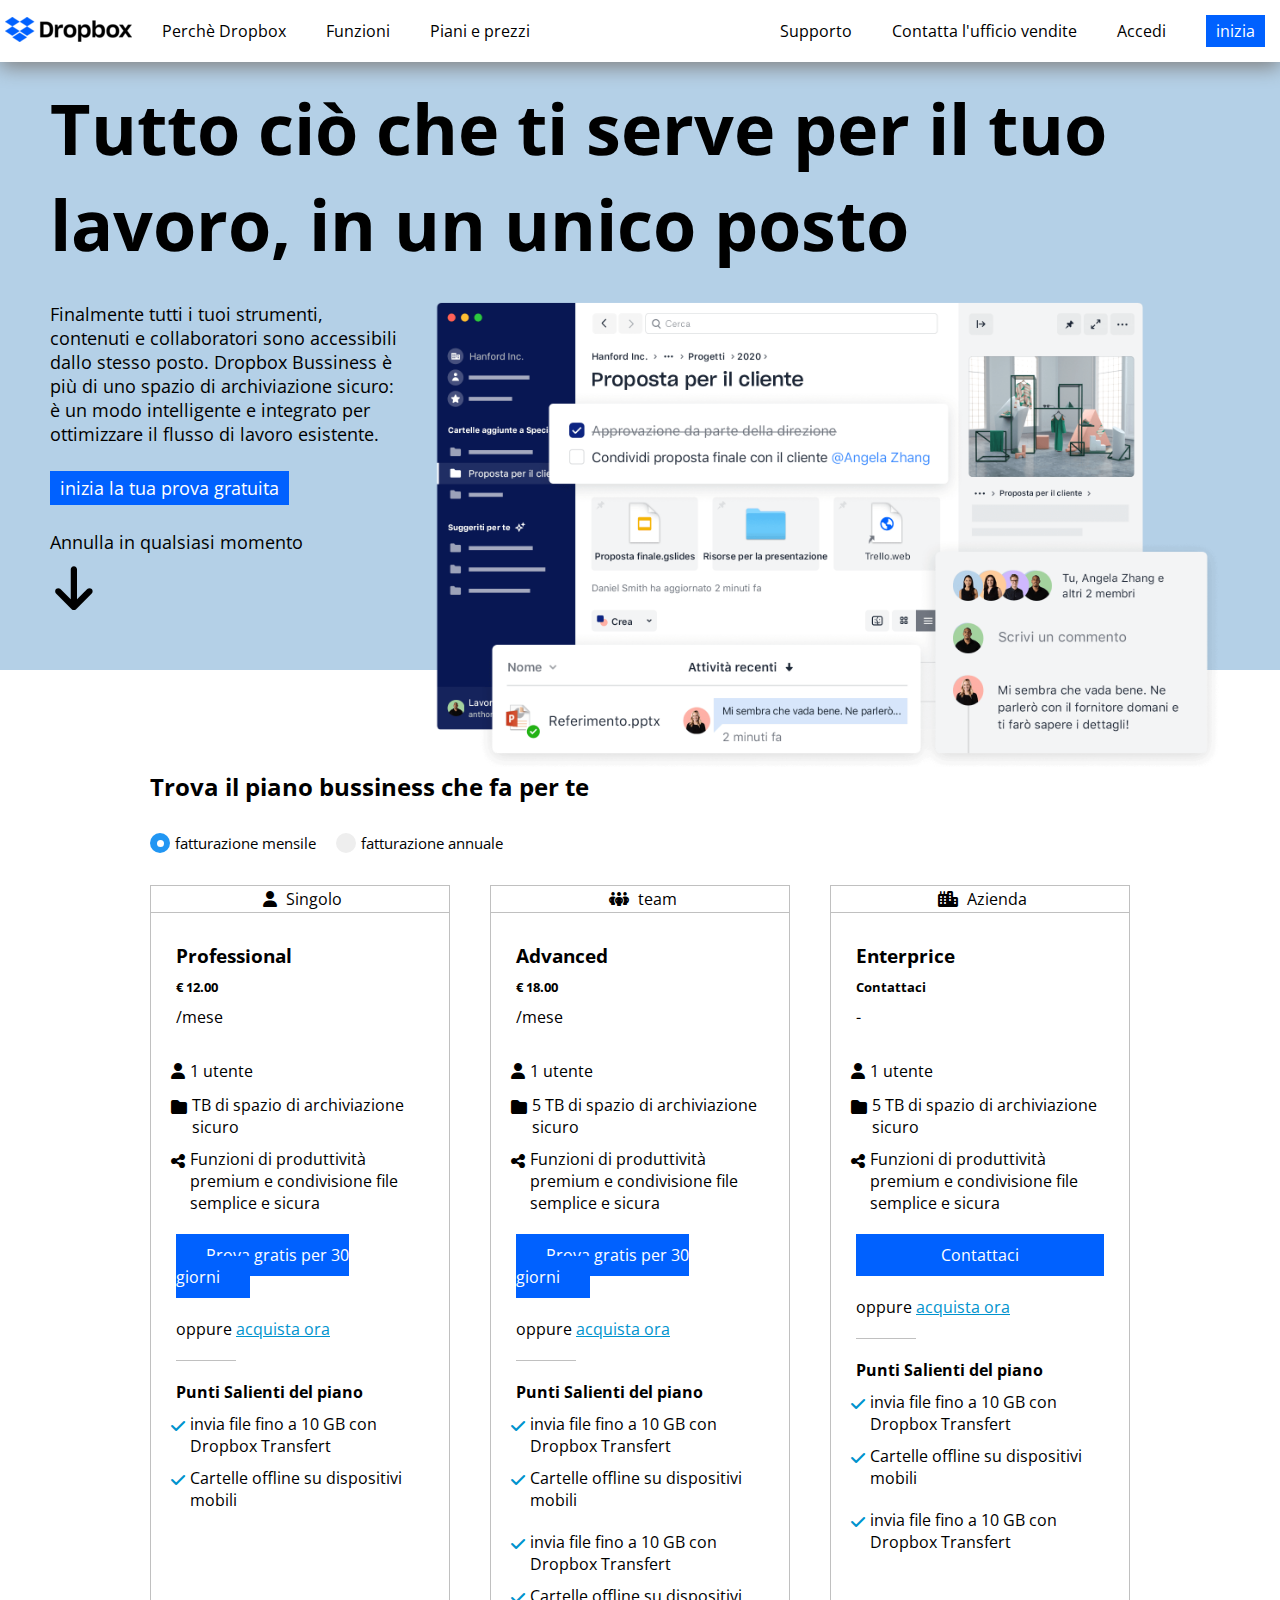
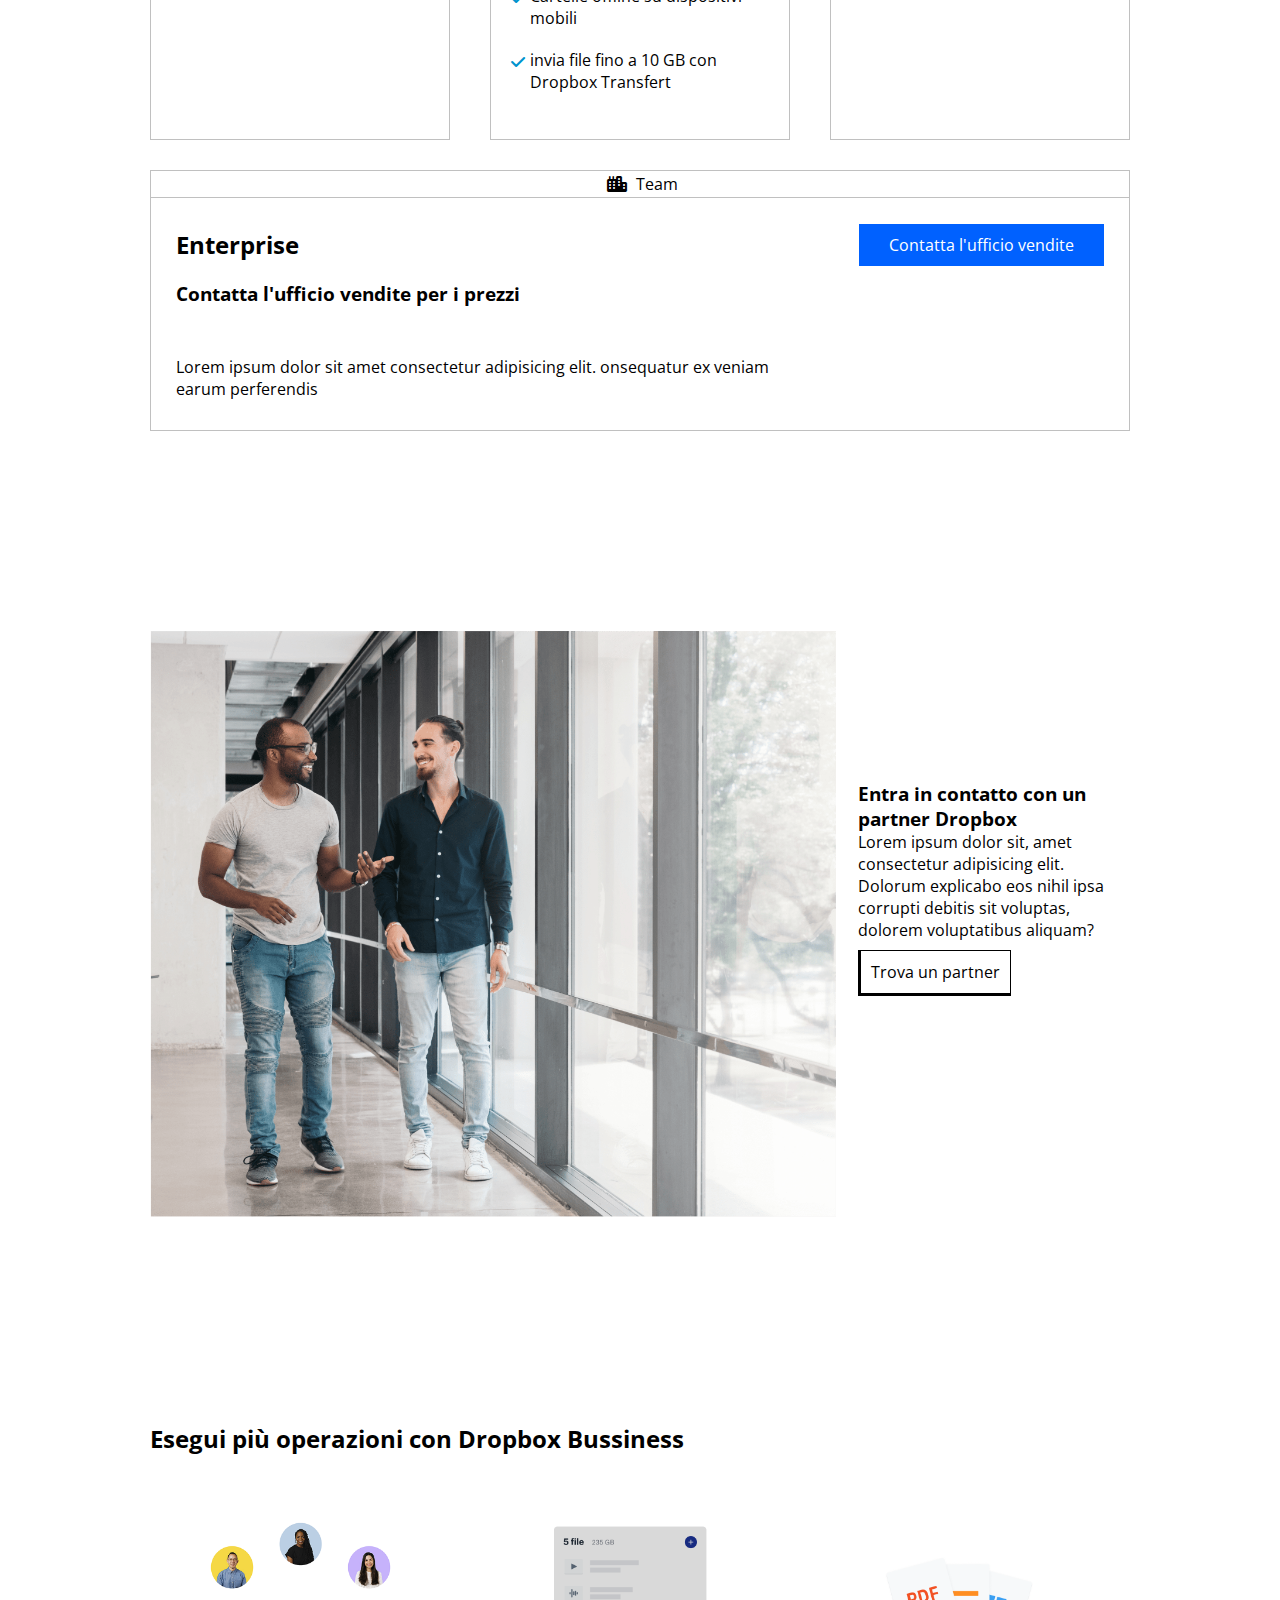
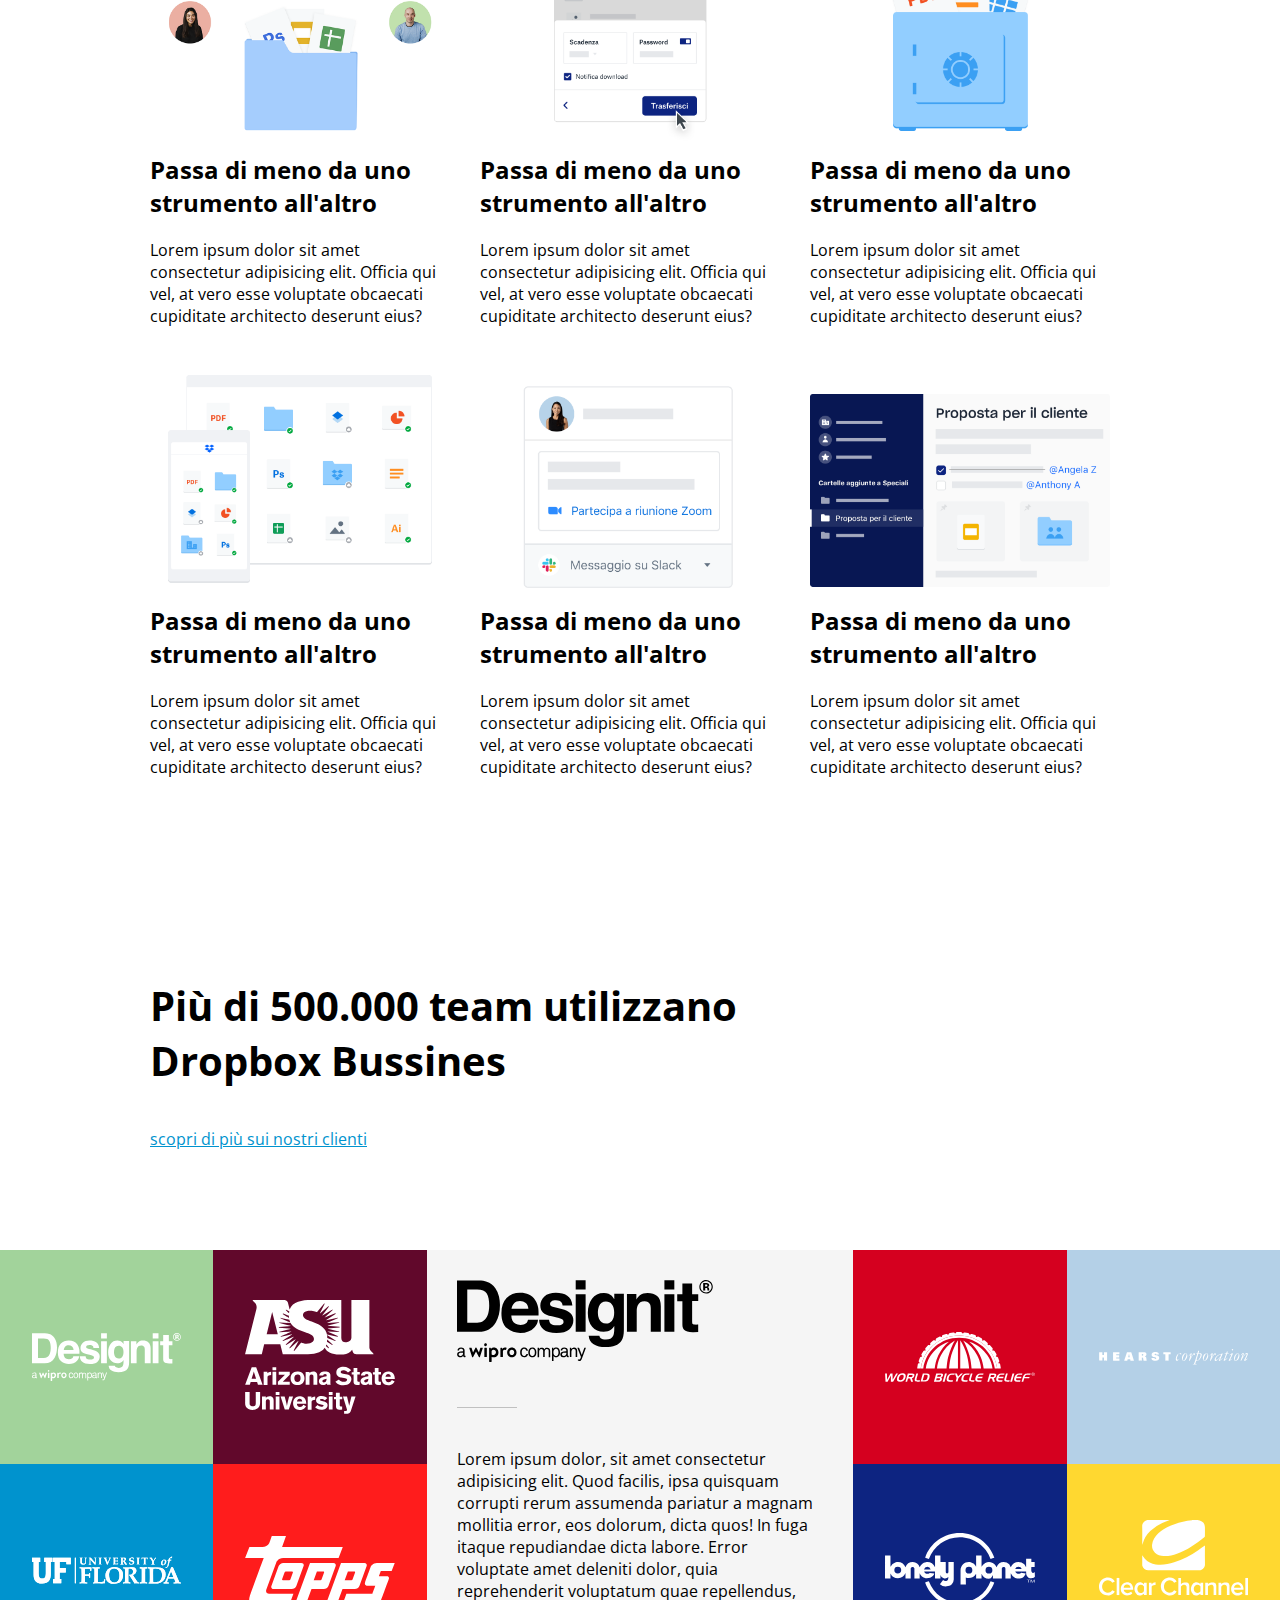
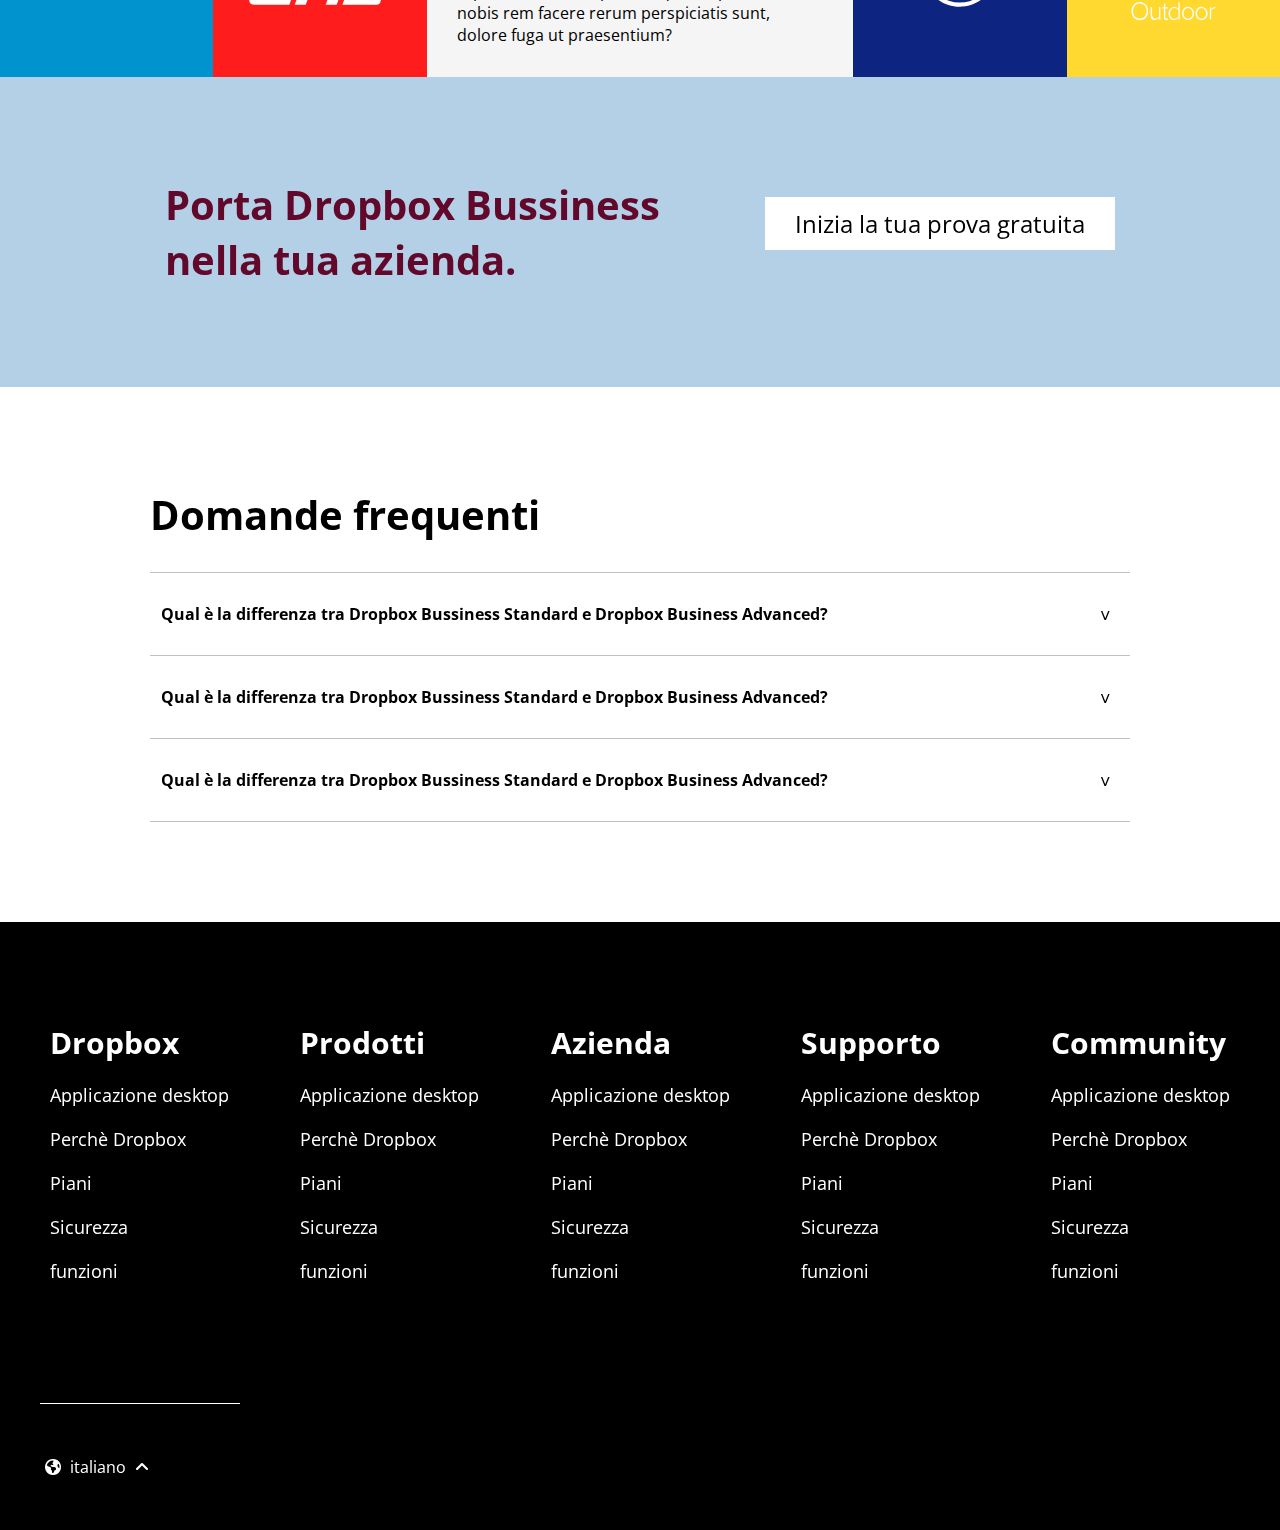
==== commit 2ff539e6: "agency fix" ====
--- a/index.html
+++ b/index.html
@@ -270,7 +270,6 @@
             </div>
         </section>
 
-
         <section id="partner" class=" small-container section-padding d-flex row-revers">
             <div class="left padding-partner">
                 <h3>Entra in contatto con un partner Dropbox</h3>
@@ -284,7 +283,6 @@
             <div class="right"><img src="../img/partner.png" alt=""></div>
         </section>
 
-
         <section id="business" class="small-container section-padding">
             <h2>Esegui più operazioni con Dropbox Bussiness</h2>
 
@@ -304,8 +302,6 @@
 
                 </div>
 
-
-                
                 <div>
 
                     <div class="img-container">
@@ -319,7 +315,6 @@
                     </div>
 
                 </div>
-
                 
                 <div>
 
@@ -335,7 +330,6 @@
 
                 </div>
 
-                
                 <div>
 
                     <div class="img-container">
@@ -349,8 +343,6 @@
                     </div>
 
                 </div>
-
-
                 
                 <div>
 
@@ -366,8 +358,6 @@
 
                 </div>
 
-
-                
                 <div>
 
                     <div class="img-container">
@@ -397,37 +387,31 @@
 
         <section id="agency" >
 
-            <div class="d-flex wrap f-center">  <!--contiene tutto-->
-
-
-                <div>  <!-- loghi  -->
+            <div class="d-flex  f-center">  <!--contiene tutto-->
+
+                <div class="brand d-flex wrap">
                     <div class="s-agency-conteiner d-flex  green">
                         <img  class="agency-filter " src="img/designit.svg" alt="designit">
                     </div>
     
-                    <div class="s-agency-conteiner d-flex  celestial ">
-                            <img  class="agency-filter b-img" src="img/university_of_florida.svg" alt="university_of_florida">
-                    </div>
-
-                </div>
-               
-                <div>
                     <div class="s-agency-conteiner d-flex  violetto">
                         <img  class="agency-filter " src="img/arizona_state_university.svg" alt="arizona_state_university">
                     </div>
+
+                    <div class="s-agency-conteiner d-flex  celestial ">
+                        <img  class="agency-filter b-img" src="img/university_of_florida.svg" alt="university_of_florida">
+                     </div>
     
                     <div class="s-agency-conteiner d-flex  orange">
                         <img  class="agency-filter " src="img/topps.svg" alt="topps">
                     </div>
-
-                </div >
-
-
-               
-
+                </div>
+
+                <div class="brand ">
+                   
                 <div class="b-agency-container ">   <!-- testo  -->
-                    <div class="img-container" >
-                        <img src="img/designit.svg"  alt="">
+                    <div class="center-logo">
+                        <img src="img/designit.svg"  alt="designit">
                     </div>
 
                     <div class="border-b padding-t-40"></div>  
@@ -440,58 +424,29 @@
                     <p class="padding-t-40">Morten Thomsen, Global IT Lead</p>
                 </div>
 
-
-                <div >    <!-- loghi  -->
+                </div>
+
+                <div class="brand d-flex wrap">
                     <div class="s-agency-conteiner d-flex  red">
                         <img  class="agency-filter" src="img/world_bicycle_relief.svg" alt="world_bicycle_relief">
                     </div>
     
+                    <div class="s-agency-conteiner d-flex  light-blue">
+                        <img  class="agency-filter " src="img/hearst_corp.svg" alt="hearst_corp">
+                    </div>
+
                     <div class="s-agency-conteiner d-flex  blue">
                         <img  class="agency-filter " src="img/lonely_planet.svg" alt="lonely_planet">
                     </div>
-
-                </div>
-               
-                <div>
-                    <div class="s-agency-conteiner d-flex  light-blue">
-                        <img  class="agency-filter " src="img/hearst_corp.svg" alt="hearst_corp">
-                    </div>
-    
+            
                     <div class="s-agency-conteiner d-flex  yellow">
                         <img  class="agency-filter " src="img/clear_channel.svg" alt="clear_channe">
                     </div>
-
-                </div >
-
-            </div>
-
-        </section>
-
-
-
-        <section id="agency-2">
-            <div>
-                <!-- contiene i loghi  -->
-                <div class="calc-1-3"> 
-                        <img src="img/arizona_state_university.svg" alt="">
-                        <img src="img/arizona_state_university.svg" alt="">
-                </div>
-
-                <!-- contiene il testo  -->
-                <div>
-
-                </div>
-
-                <!-- contiene i loghi  -->
-                <div class="calc-1-3">
-
-                </div>
-
-
-
-            </div>
-        </section>
-
+                </div>
+                
+            </div>
+
+        </section>
 
         <section id="agency-call-too-action" class=" section-padding">
             <div class="small-container d-flex f-center align-items  space-between">
--- a/css/file.css
+++ b/css/file.css
@@ -49,10 +49,14 @@
 
 /* general  */
 
+html{
+    scroll-behavior: smooth ;
+
+}
+
 body{
     font-family: "Open Sans", sans-serif;
     min-width: 1200px;
-    scroll-behavior: smooth ;
 }
 
 /* header  */
@@ -216,16 +220,18 @@
 
 .agency-filter{
     filter: invert(100%) sepia(100%) saturate(0%) hue-rotate(106deg) brightness(104%) contrast(101%);
-    width: 200px;
-}
-
-
-.calc-1-3{
-    width: calc(100 / 2);
-}
-
-
-
+    width: 70% ;
+}
+
+.brand{
+    width: calc(100% / 3);
+    aspect-ratio: 1 / 1;
+}
+
+
+.center-logo{
+    width: 70%;
+}
 
 
 /* agency logo and hover  */
@@ -450,7 +456,7 @@
 }
 
 .s-agency-conteiner{
-    width: 300px;
+    width: calc(50%);
     aspect-ratio: 1 / 1 ;
     justify-content: center;
     align-items: center;
@@ -459,12 +465,10 @@
 
 
 .b-agency-container{
-    width:699px;
-    height: 600px;
+    height: 100%;
     padding: 30px;
     background-color: var(--color-bg-designit-center);
     overflow-y: scroll;
-    padding-bottom: 500px;
     
 }
 
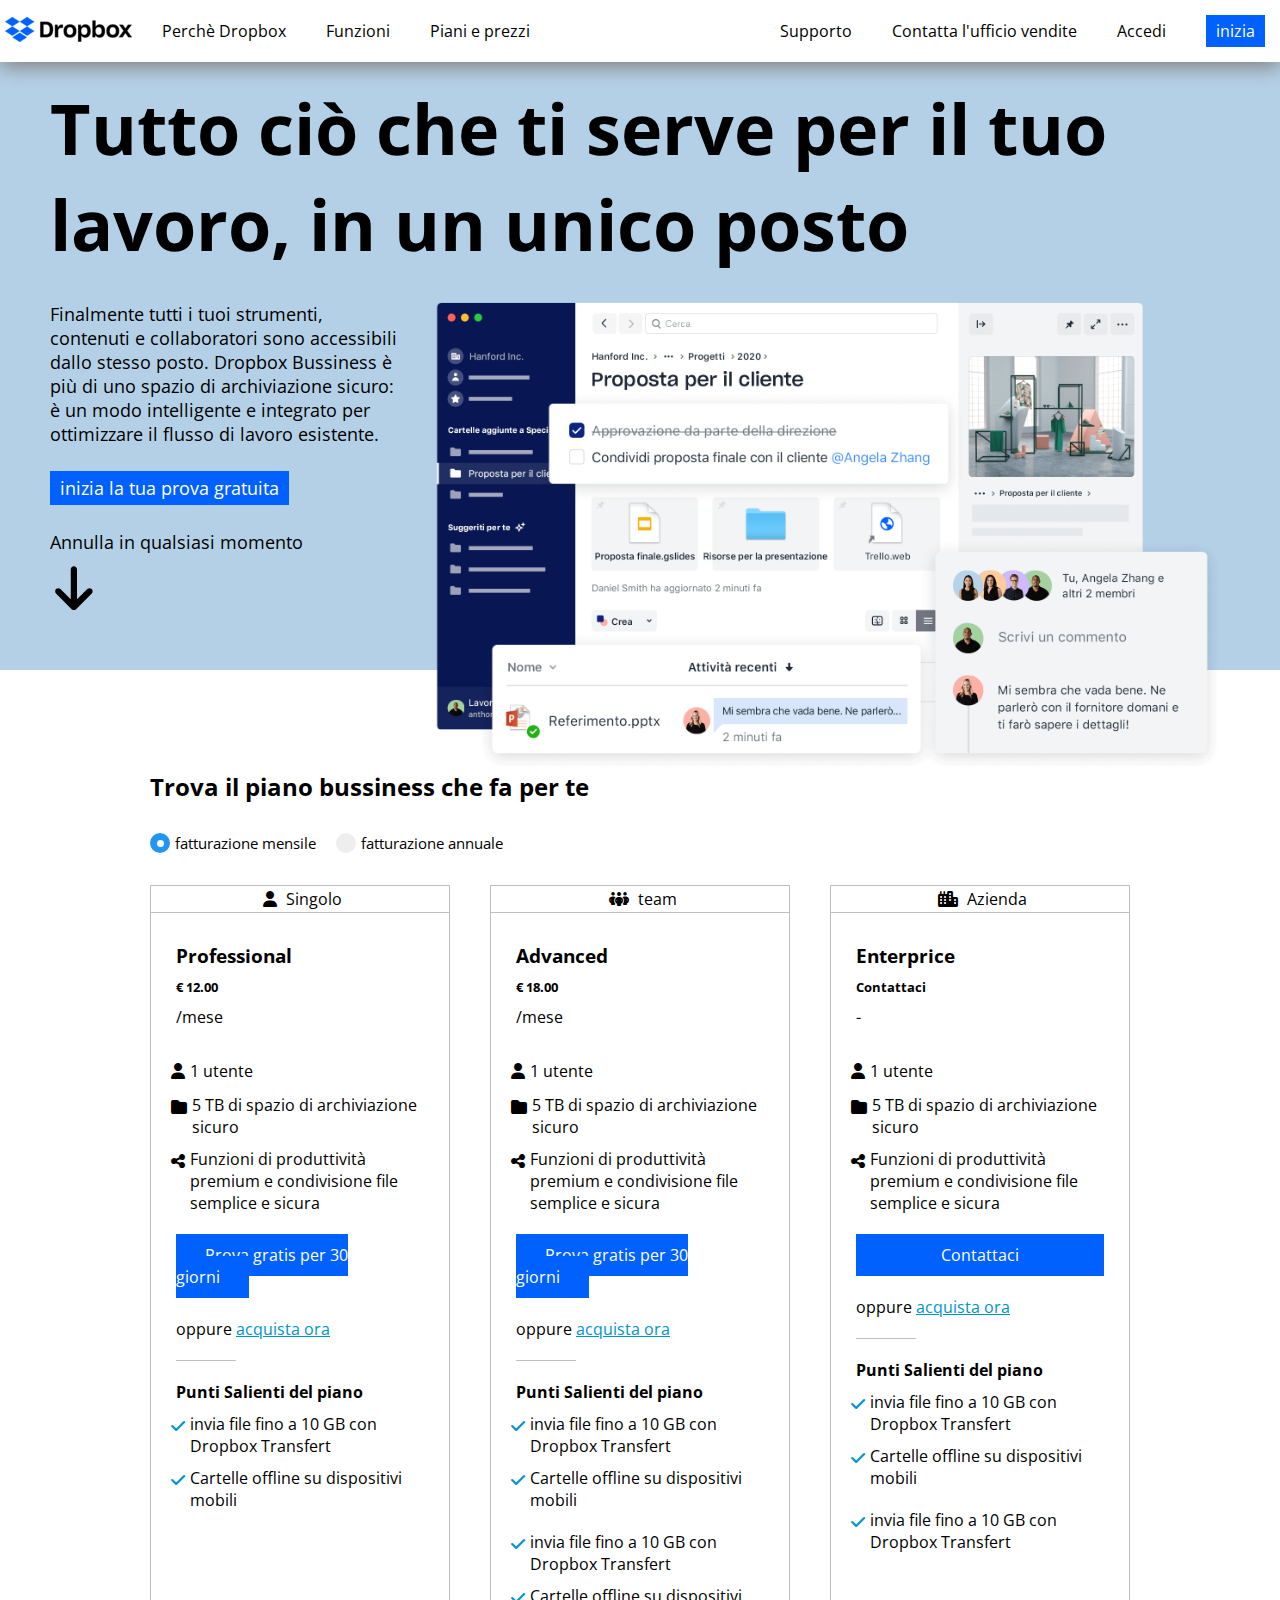
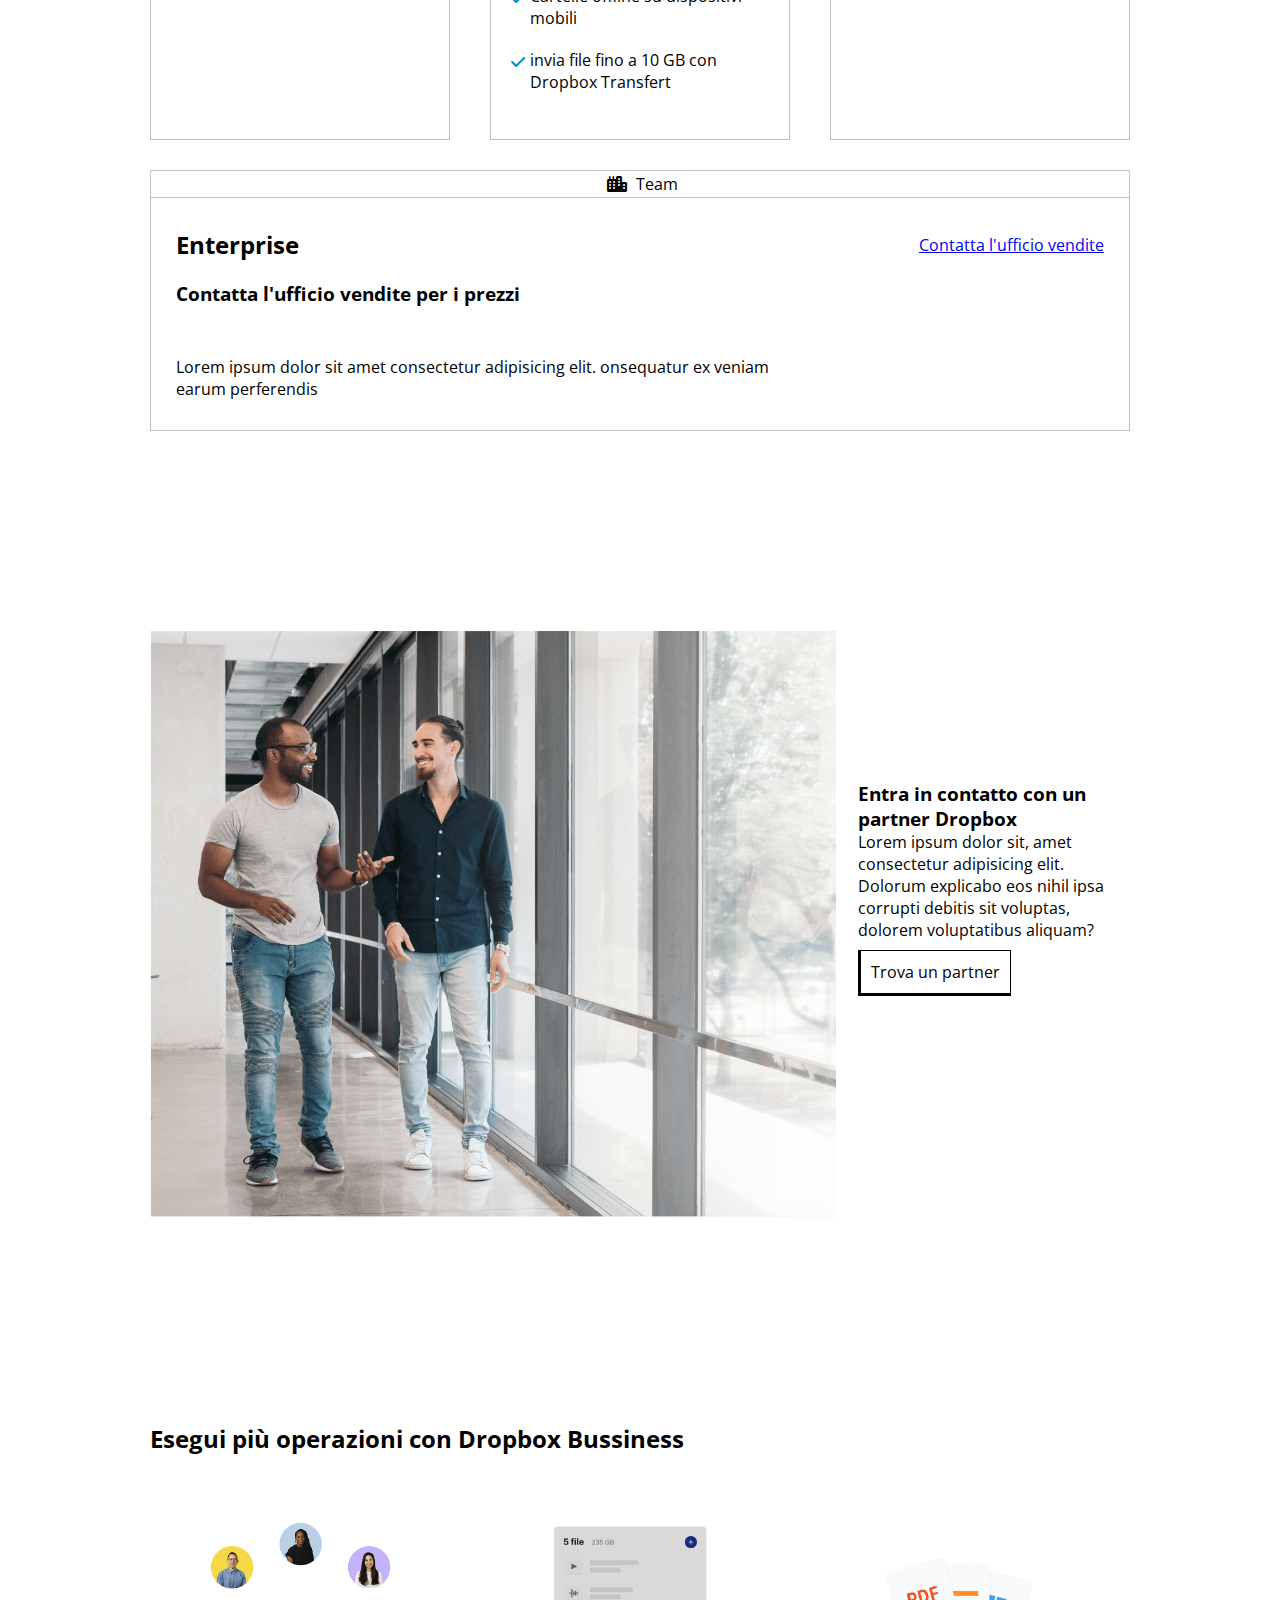
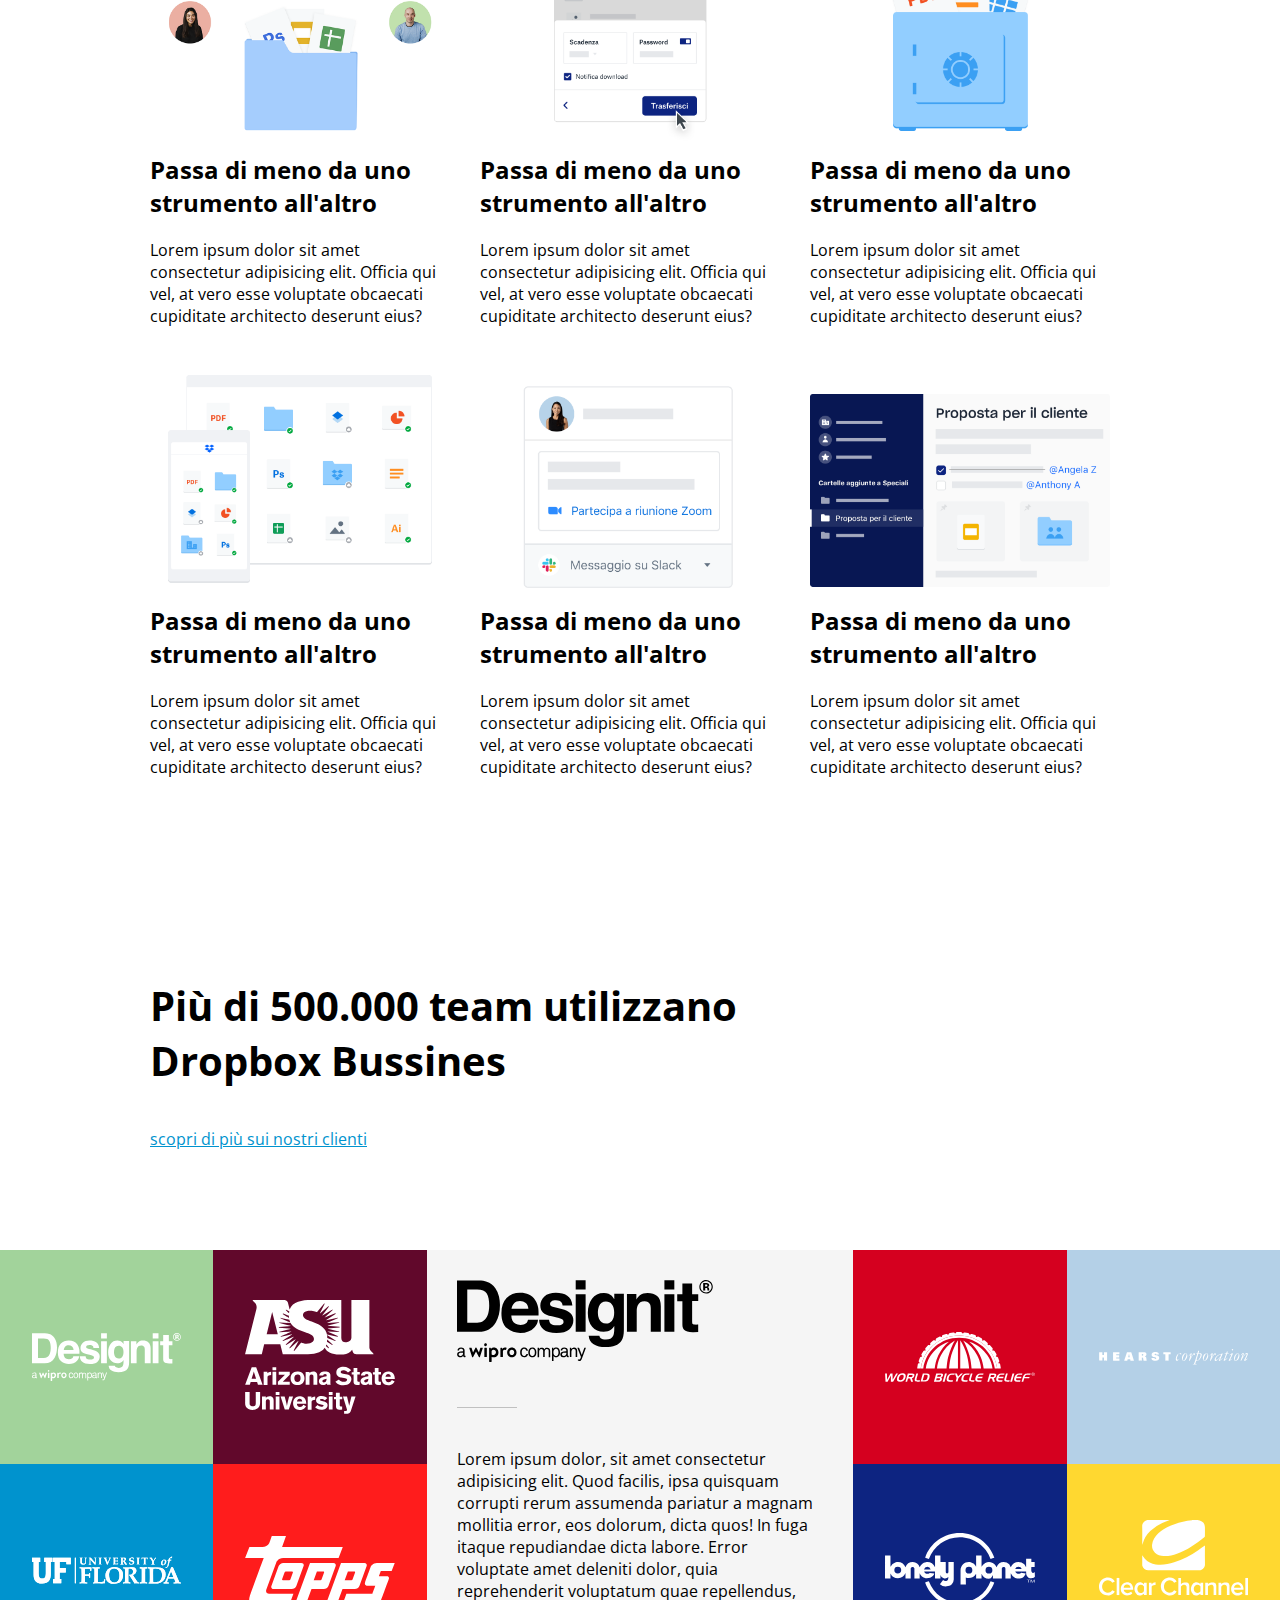
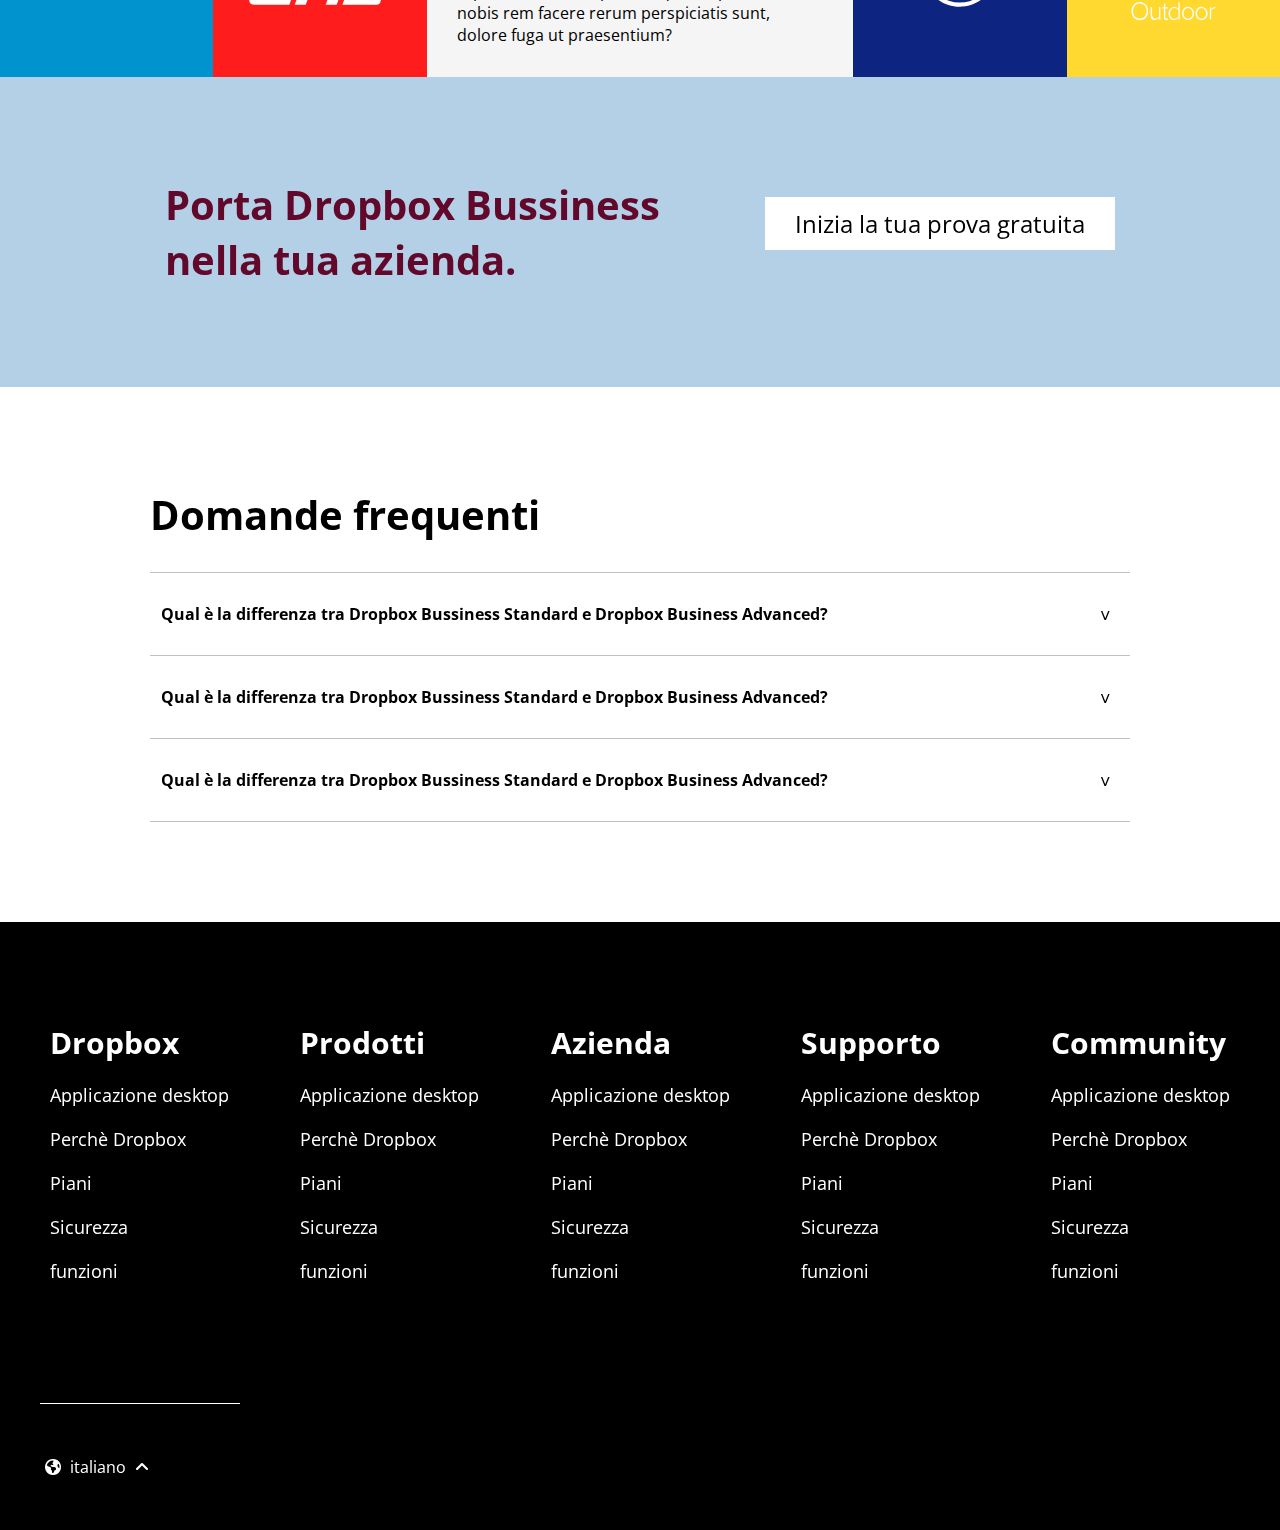
==== commit 5f633288: "button fix" ====
--- a/index.html
+++ b/index.html
@@ -62,7 +62,7 @@
                             </details>
                         </li>
                         <li> <a href="#">Accedi</a></li>
-                        <li><a href="#" class="blue-button" id="no-shadow">inizia</a></li>
+                        <li><a href="#" class="blue-button padding-1" id="no-shadow">inizia</a></li>
                     </ul>
                 </div>
             </nav>
@@ -78,7 +78,7 @@
                         Dropbox Bussiness è più di uno spazio di archiviazione sicuro: è un modo intelligente e integrato per ottimizzare 
                         il flusso di lavoro esistente.
                     </p>
-                    <p><a href="#" class="blue-button">inizia la tua prova gratuita</a></p>
+                    <p><a href="#" class="blue-button padding-1">inizia la tua prova gratuita</a></p>
                     <p>Annulla in qualsiasi momento</p>
                     <a class="down-arrow" href="#plan"><i class="fa-solid fa-arrow-down"></i></a>
                 </div>
@@ -131,12 +131,12 @@
                             <ul>
                                 <li class="padding-b-10"><i class="fa-solid fa-user"></i>1 utente</li>
                                 <li class="padding-b-10 d-flex"> <span class="padding-b-10"><i class="fa-solid fa-folder"></i></span>
-                                     <span>TB  di spazio di archiviazione sicuro</span>  </li>
+                                     <span> 5 TB  di spazio di archiviazione sicuro</span>  </li>
                                 <li class="padding-b-30 d-flex"><i class="fa-solid fa-share-nodes"></i>Funzioni di produttività premium e condivisione file semplice e sicura</li>
                             </ul>
     
                             <ul>
-                                <li class="padding-b-30"><a href="#" class="blue-button-2">Prova gratis per 30 giorni</a></li>
+                                <li class="padding-b-30"><a href="#" class="blue-button padding-2">Prova gratis per 30 giorni</a></li>
                                 <li  class="padding-b-20">oppure <a href="#" class="link">acquista ora</a></li>
                             </ul>
                         </div>
@@ -177,7 +177,7 @@
                             </ul>
     
                             <ul>
-                                <li class="padding-b-30"><a href="#" class="blue-button-2">Prova gratis per 30 giorni</a></li>
+                                <li class="padding-b-30"><a href="#" class="blue-button padding-2">Prova gratis per 30 giorni</a></li>
                                 <li  class="padding-b-20">oppure <a href="#" class="link">acquista ora</a></li>
                             </ul>
                         </div>
@@ -224,7 +224,7 @@
                             </ul>
     
                             <ul>
-                                <li class="padding-b-30"><a href="#" class="blue-button-3">Contattaci</a></li>
+                                <li class="padding-b-30"><a href="#" class="blue-button padding-3">Contattaci</a></li>
                                 <li  class="padding-b-20">oppure <a href="#" class="link">acquista ora</a></li>
                             </ul>
                         </div>
@@ -443,7 +443,7 @@
                         <img  class="agency-filter " src="img/clear_channel.svg" alt="clear_channe">
                     </div>
                 </div>
-                
+
             </div>
 
         </section>
--- a/css/file.css
+++ b/css/file.css
@@ -581,40 +581,36 @@
 }
 
 
+/* padding button  */
+
+.padding-1{
+    padding: 5px 10px;
+}
+
+.padding-2{
+    padding: 10px 29px;
+}
+
+.padding-3{
+    padding: 10px 85px;
+}
+
 
 /* button utility */
 
 .blue-button{
     color: var(--color-background);
-    padding: 5px 10px;
     background-color: var(--color-button);
+    text-decoration: none;
 }
 
 .blue-button:hover{
     background-color: var(--color-bg-uniflorida);
 }
 
-.blue-button-2{
-    color: var(--color-background);
-    padding: 10px 30px;
-    background-color: var(--color-button);
-    text-decoration: none;
-}
-
-.blue-button-2:hover{
-    background-color: var(--color-bg-uniflorida);
-}
-
-.blue-button-3{
-    color: var(--color-background);
-    padding: 10px 85px;
-    background-color: var(--color-button);
-    text-decoration: none;
-}
-
-.blue-button-3:hover{
-    background-color: var(--color-bg-uniflorida);
-}
+
+
+
 
 .black-button{
     color: var(--color-background-footer);
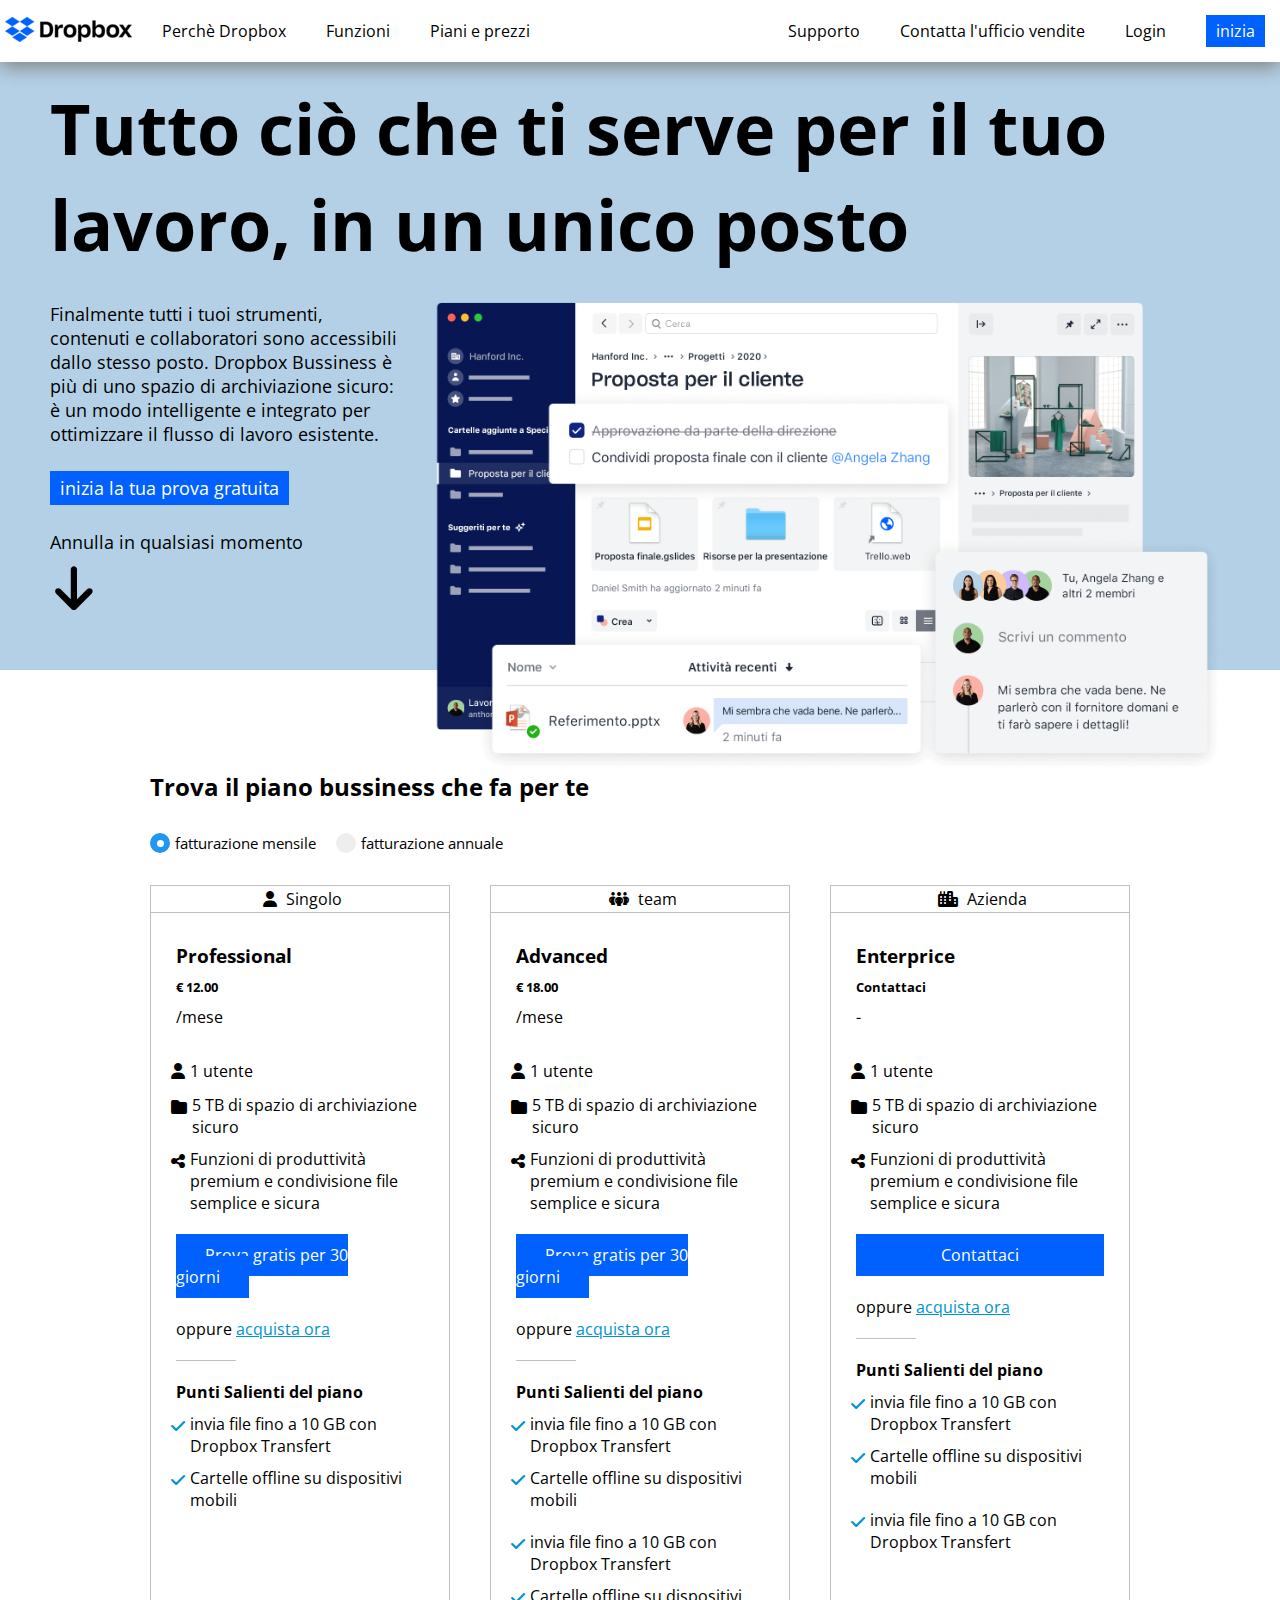
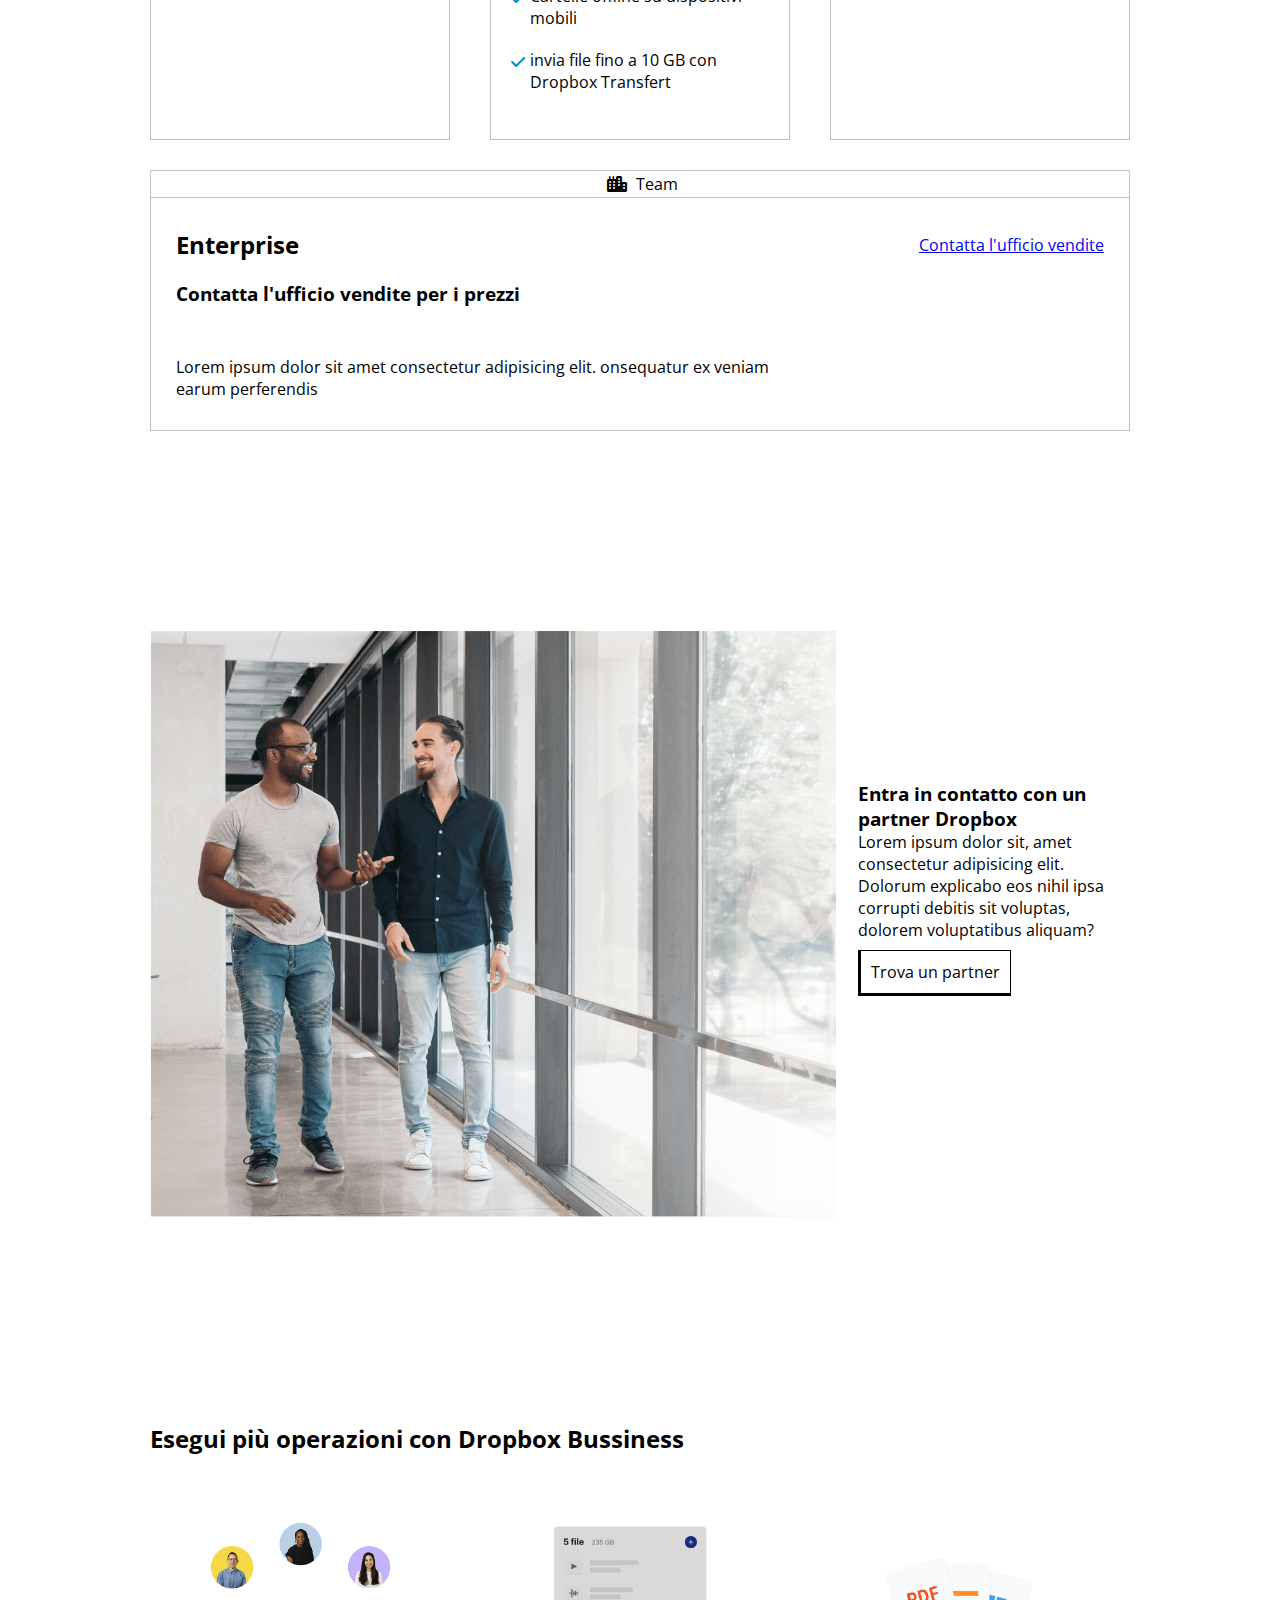
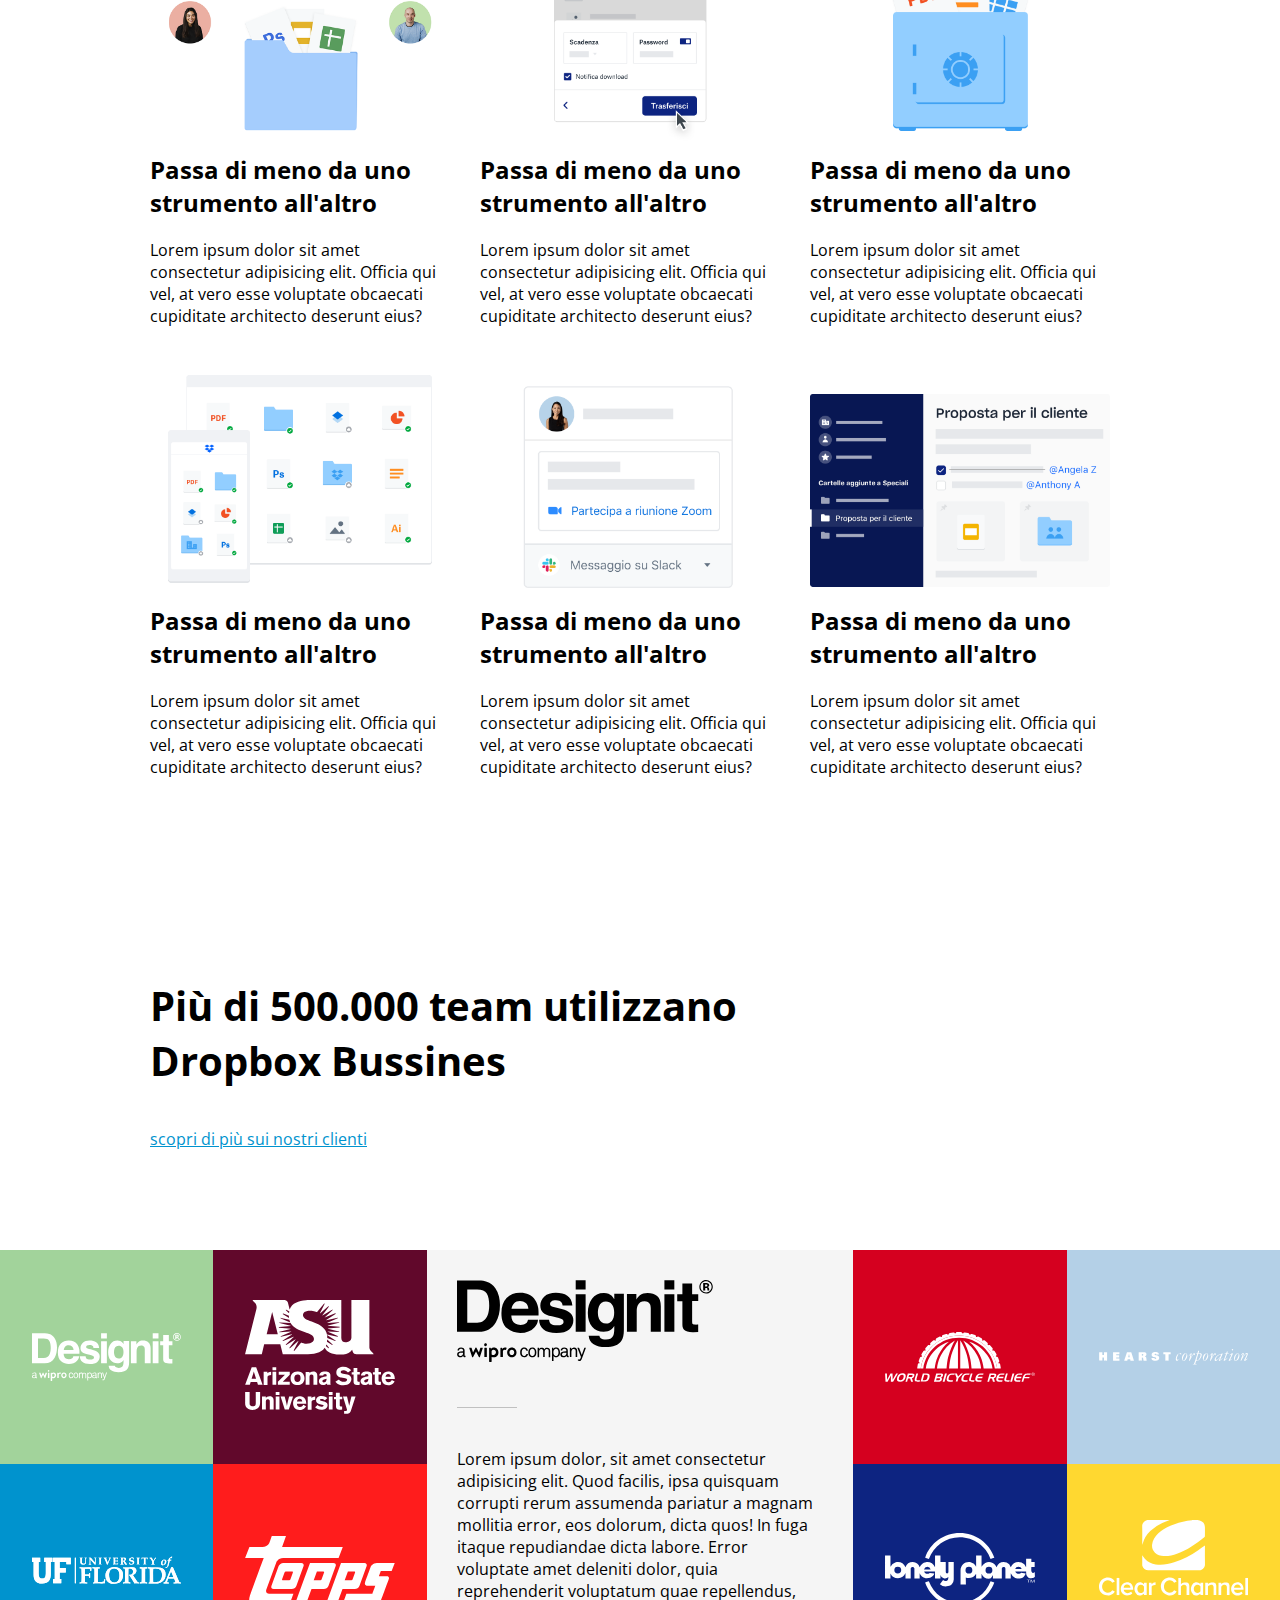
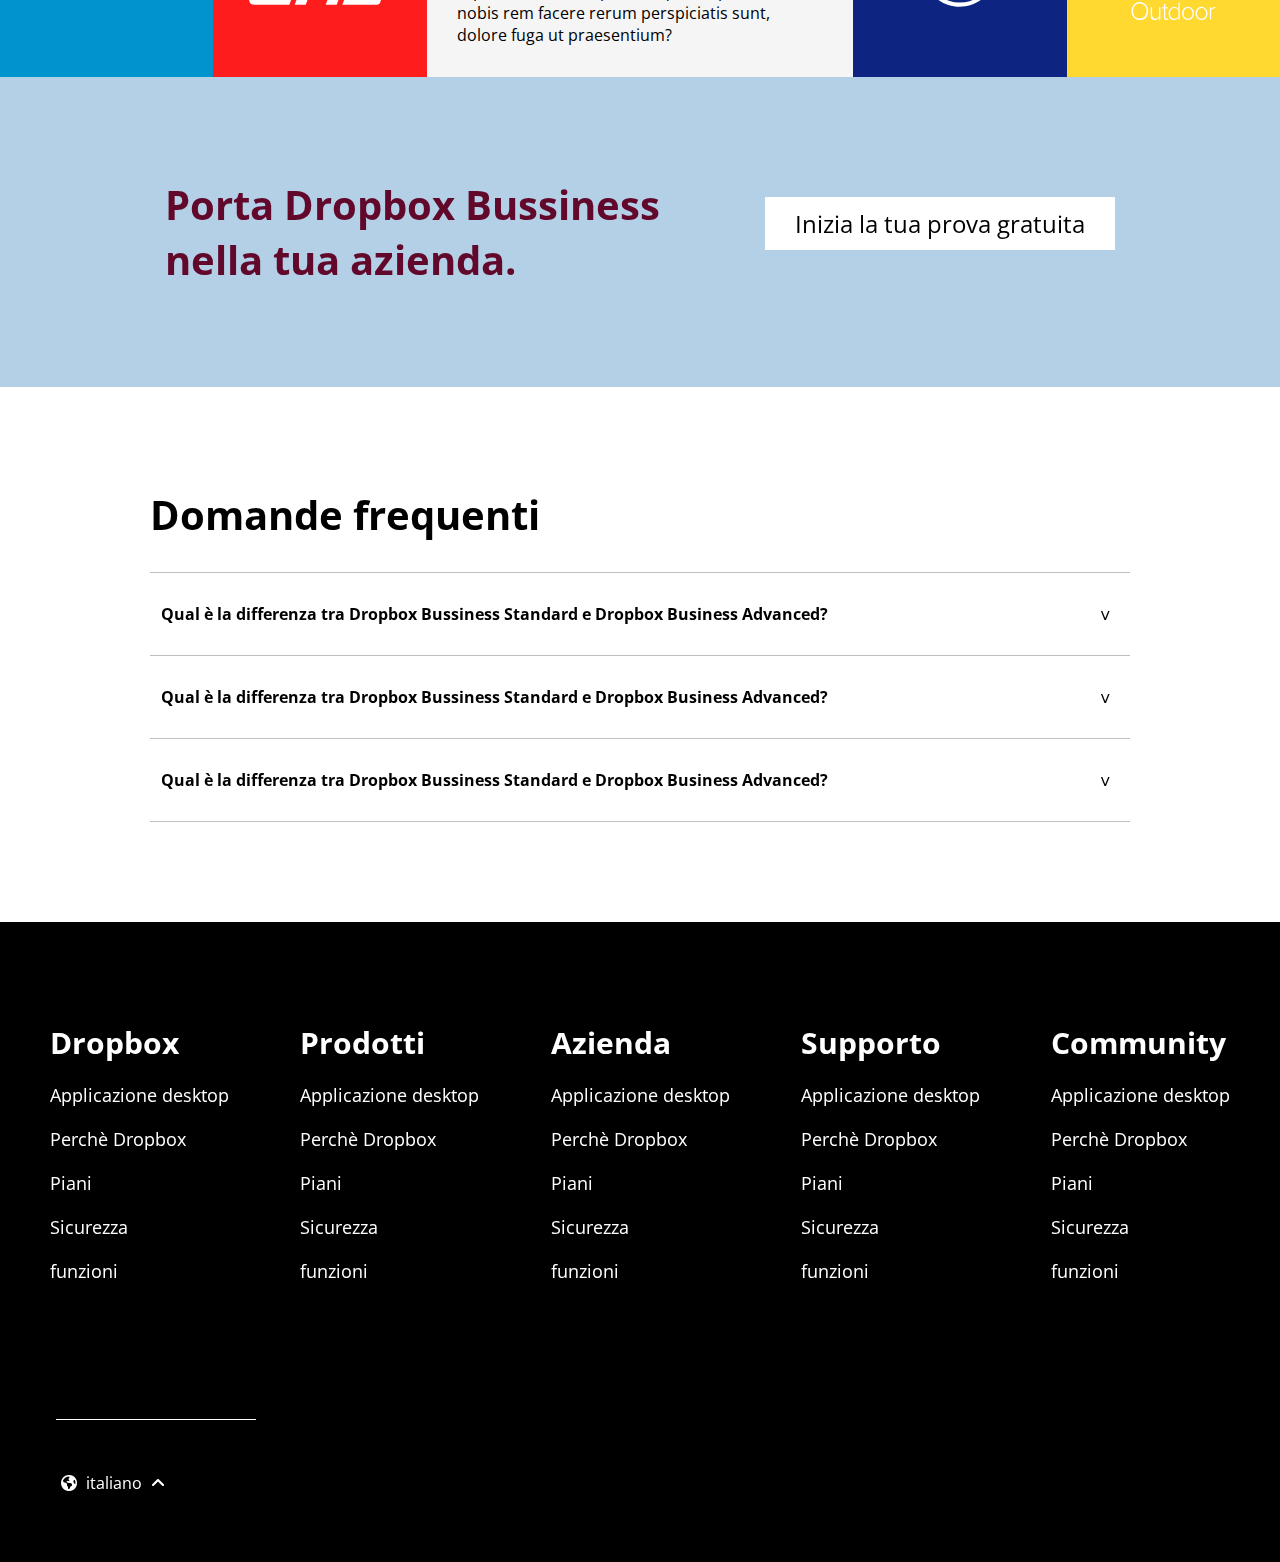
==== commit 374f7175: "login page" ====
--- a/index.html
+++ b/index.html
@@ -22,10 +22,11 @@
                     </div>
 
                     <ul class="d-flex wrap ">
-                        <li>
-                            <details>
-                                <summary class="shadow">Perchè Dropbox</summary>
-                                <ul class="d-flex wrap padding-t-20 ">
+
+                        <li> 
+                            <details >
+                                <summary class="shadow" >Perchè Dropbox</summary>
+                                <ul class="d-flex wrap padding-t-20">
                                     <li >lorem</li>
                                     <li >lorem</li>
                                 </ul>
@@ -33,7 +34,7 @@
                                 <ul class="d-flex wrap">
                                     <li >lorem</li>
                                     <li >lorem</li>
-                                    <li >lorem</li>
+                                   
                                 </ul>
                             </details>
                         </li>
@@ -49,7 +50,7 @@
                         <li> 
                             <details >
                                 <summary class="shadow" >Contatta l'ufficio vendite</summary>
-                                <ul class="d-flex wrap padding-t-20">
+                                <ul class="d-flex wrap padding-t-20 ">
                                     <li >lorem</li>
                                     <li >lorem</li>
                                 </ul>
@@ -57,11 +58,57 @@
                                 <ul class="d-flex wrap">
                                     <li >lorem</li>
                                     <li >lorem</li>
-                                    <li >lorem</li>
+                                   
                                 </ul>
                             </details>
                         </li>
-                        <li> <a href="#">Accedi</a></li>
+
+
+                        <!-- login page  -->
+                        <li> 
+                            <a onclick="document.getElementById('id01').style.display='block'" style="width:auto;" >Login</a>
+
+                            <div id="id01" class="modal">
+                              
+                              <form class="modal-content animate" action="/action_page.php" method="post">
+                                <div class="imgcontainer">
+                                  <span onclick="document.getElementById('id01').style.display='none'" class="close" title="Close Modal">&times;</span>
+                                  <img src="https://www.w3schools.com/howto/img_avatar2.png" alt="Avatar" class="avatar">
+                                </div>
+                            
+                                <div class="container">
+                                  <label for="uname"><b>Username</b></label>
+                                  <input type="text" placeholder="Enter Username" name="uname" required>
+                            
+                                  <label for="psw"><b>Password</b></label>
+                                  <input type="password" placeholder="Enter Password" name="psw" required>
+                                    
+                                  <button type="submit" class="login-button" href>Login</button>
+                                  <label>
+                                    <input type="checkbox" checked="checked" name="remember"> Remember me
+                                  </label>
+                                </div>
+                            
+                                <div class="container" style="background-color:#f1f1f1">
+                                  <button type="button" onclick="document.getElementById('id01').style.display='none'" class="cancelbtn">Cancel</button>
+                                  <span class="psw">Forgot password?</span>
+                                </div> 
+                              </form>
+                            </div>
+                        
+                            <script>
+                                // Get the modal
+                                var modal = document.getElementById('id01');
+                                
+                                // When the user clicks anywhere outside of the modal, close it
+                                window.onclick = function(event) {
+                                    if (event.target == modal) {
+                                        modal.style.display = "none";
+                                    }
+                                }
+                            </script>
+                        </li>
+
                         <li><a href="#" class="blue-button padding-1" id="no-shadow">inizia</a></li>
                     </ul>
                 </div>
--- a/css/file.css
+++ b/css/file.css
@@ -138,6 +138,133 @@
     padding-bottom: 30px;
 }
 
+
+
+/* login page  */
+
+
+input[type=text], input[type=password] {
+    width: 100%;
+    padding: 12px 20px;
+    margin: 8px 0;
+    display: inline-block;
+    border: 1px solid #ccc;
+    box-sizing: border-box;
+  }
+  
+  .login-button {
+    background-color: var(--color-button);
+    color: white;
+    padding: 10px 20px ;
+    margin-bottom: 0px 0px;
+    border: none;
+    cursor: pointer;
+    width: 100%;
+
+  }
+  
+  .login-button:hover {
+    background-color: var(--color-bg-uniflorida);
+  }
+  
+  .cancelbtn {
+    width: auto;
+    padding: 10px 18px;
+    background-color: #f44336;
+    border: none;
+    color: white;
+  }
+
+  .cancelbtn:hover{
+    opacity: 0.8;
+  }
+  
+  .imgcontainer {
+    text-align: center;
+    margin: 24px 0 12px 0;
+    position: relative;
+  }
+  
+  img.avatar {
+    width: 40%;
+    border-radius: 50%;
+  }
+  
+  .container {
+    padding: 16px;
+  }
+  
+  span.psw {
+    float: right;
+    padding-top: 16px;
+  }
+  
+  
+  .modal {
+    display: none; 
+    position: fixed; 
+    z-index: 1; 
+    left: 0;
+    top: 0;
+    width: 100%; 
+    height: 100%; 
+    overflow: auto; 
+    background-color: rgb(0,0,0); 
+    background-color: rgba(0,0,0,0.4);
+    padding-top: 60px;
+  }
+  
+  .modal-content {
+    background-color: #fefefe;
+    margin: 5% auto 15% auto;
+    border: 1px solid #888;
+    width: 80%; 
+  }
+  
+  .close {
+    position: absolute;
+    right: 25px;
+    top: 0;
+    color: #000;
+    font-size: 35px;
+    font-weight: bold;
+  }
+  
+  .close:hover,
+  .close:focus {
+    color: red;
+    cursor: pointer;
+  }
+  
+  /* Add Zoom Animation */
+  .animate {
+    -webkit-animation: animatezoom 0.6s;
+    animation: animatezoom 0.6s
+  }
+  
+  @-webkit-keyframes animatezoom {
+    from {-webkit-transform: scale(0)} 
+    to {-webkit-transform: scale(1)}
+  }
+    
+  @keyframes animatezoom {
+    from {transform: scale(0)} 
+    to {transform: scale(1)}
+  }
+  
+  @media screen and (max-width: 300px) {
+    span.psw {
+       display: block;
+       float: none;
+    }
+    .cancelbtn {
+       width: 100%;
+    }
+}
+
+
+
+
 /* main  */
 
 
@@ -673,4 +800,3 @@
     font-size: 40px;
 }
 
-
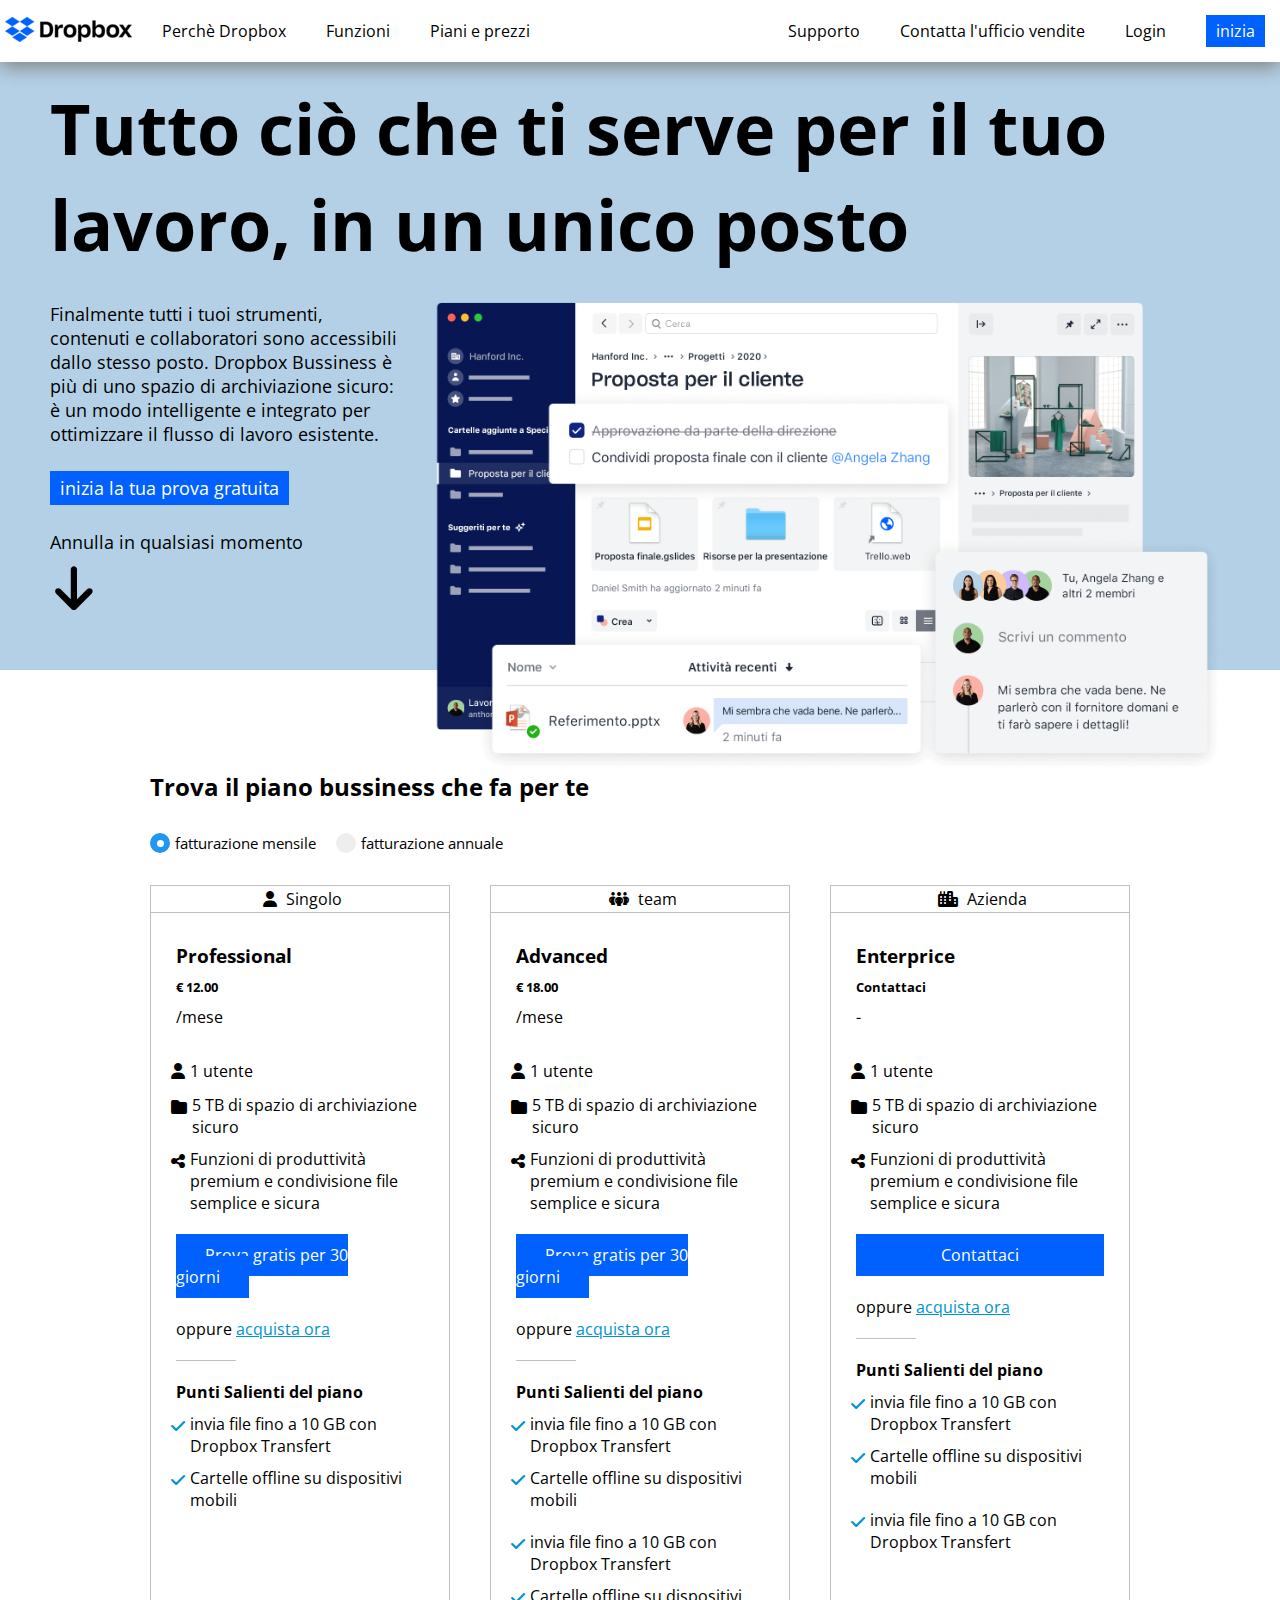
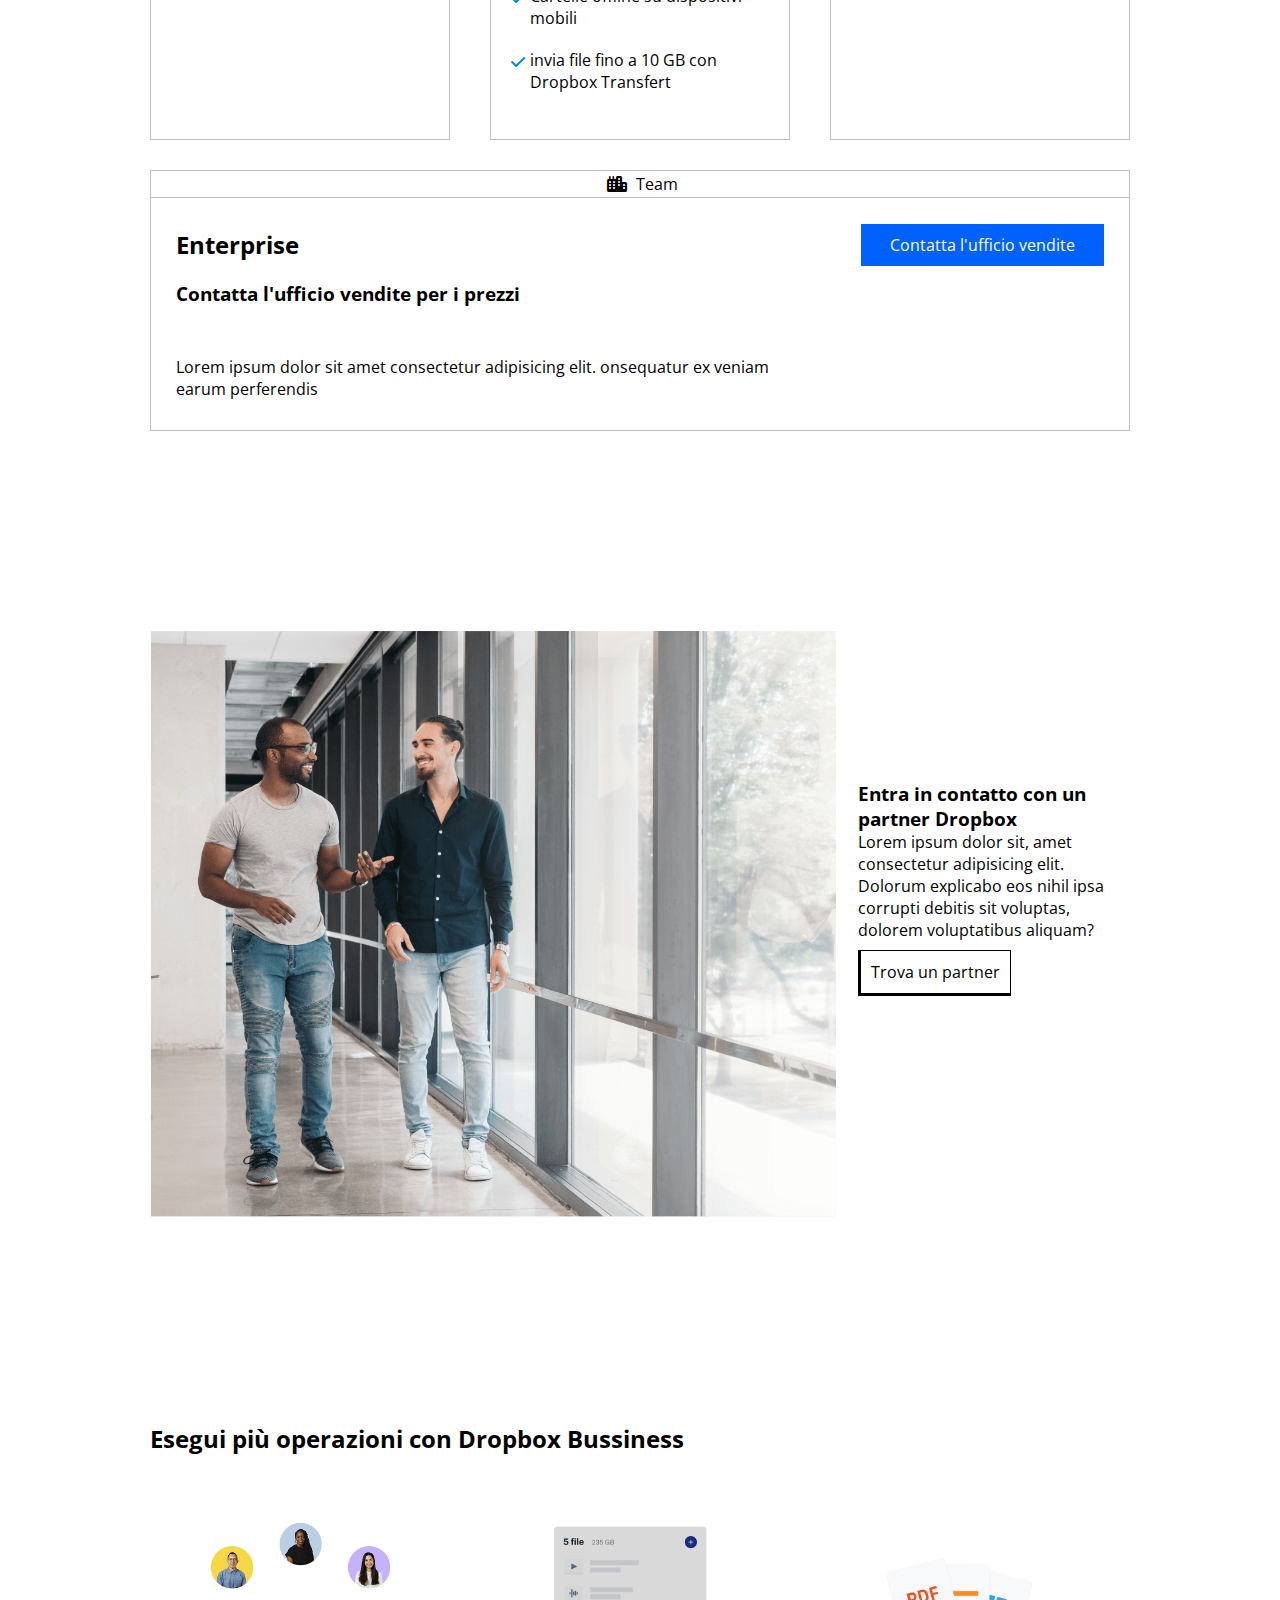
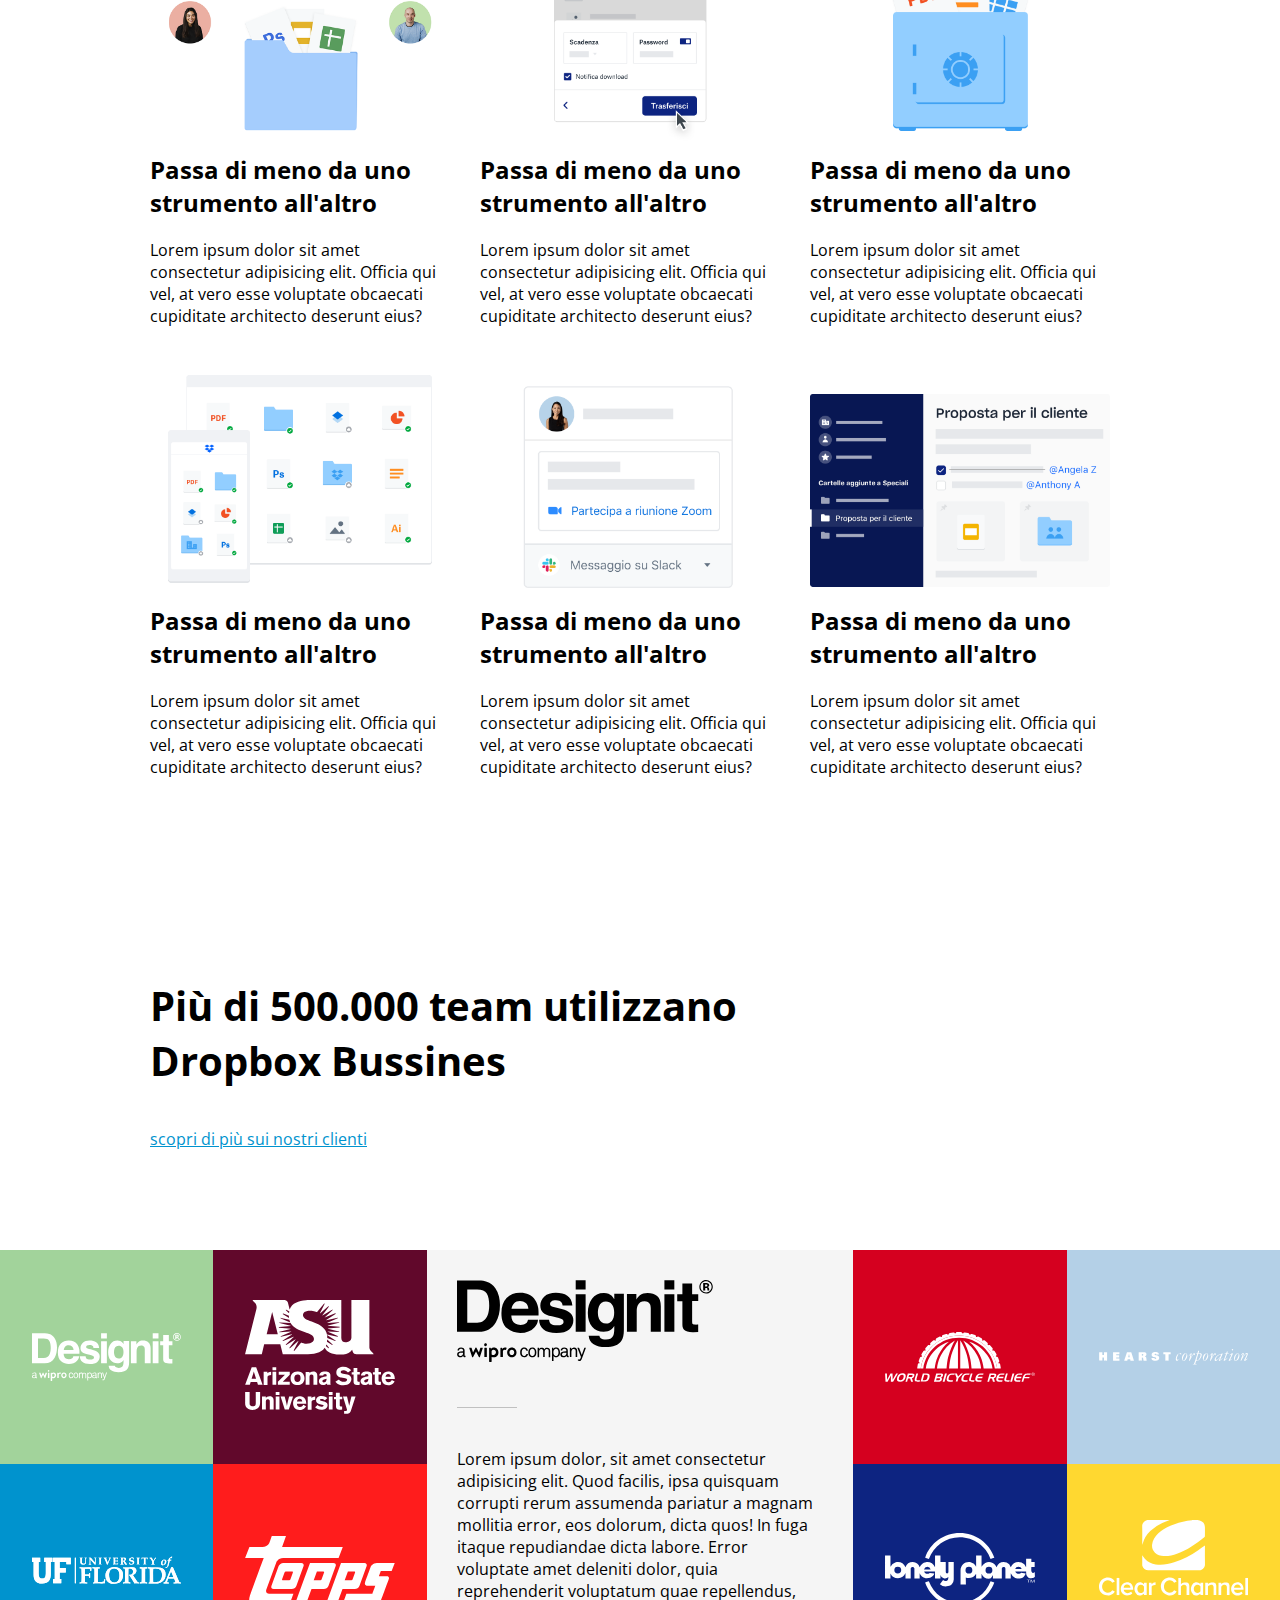
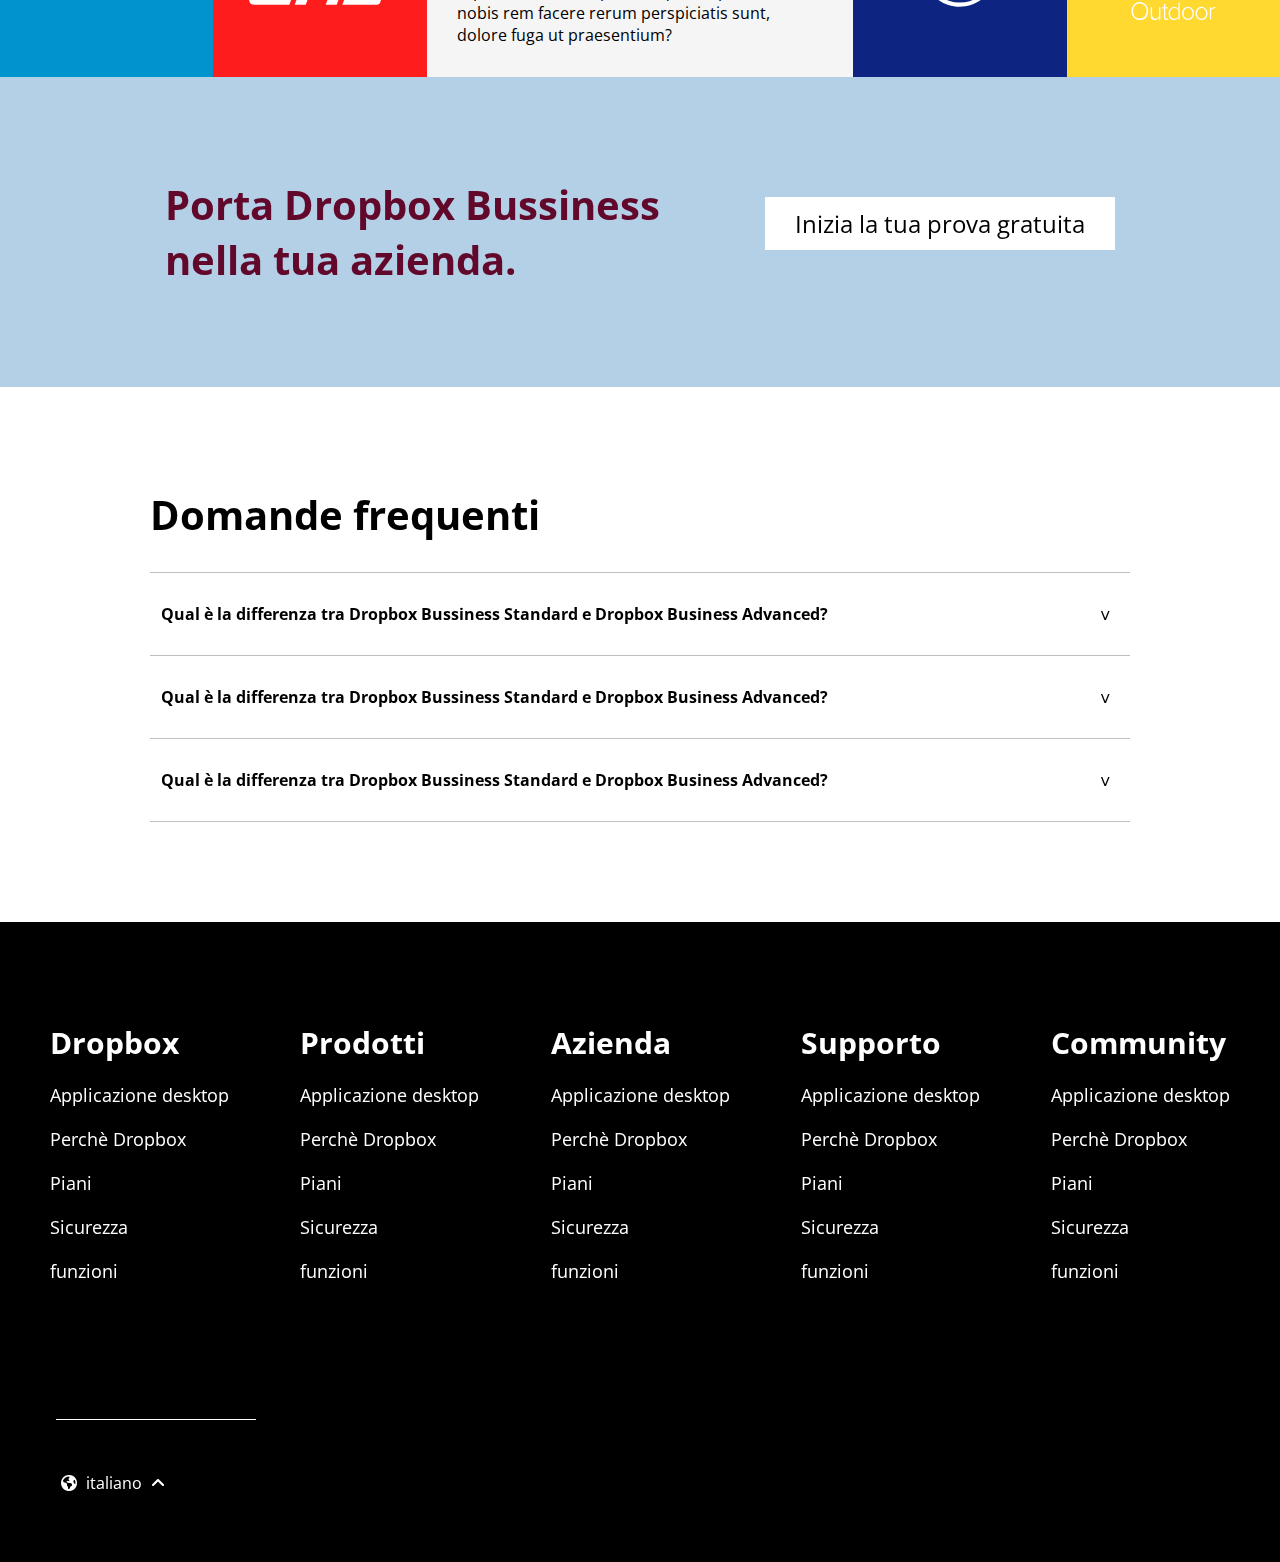
==== commit ec6ae512: "add other page (html)" ====
--- a/index.html
+++ b/index.html
@@ -27,13 +27,13 @@
                             <details >
                                 <summary class="shadow" >Perchè Dropbox</summary>
                                 <ul class="d-flex wrap padding-t-20">
-                                    <li >lorem</li>
-                                    <li >lorem</li>
+                                    <li>lorem</li>
+                                    <li>lorem</li>
                                 </ul>
 
                                 <ul class="d-flex wrap">
-                                    <li >lorem</li>
-                                    <li >lorem</li>
+                                    <li>lorem</li>
+                                    <li>lorem</li>
                                    
                                 </ul>
                             </details>
@@ -49,15 +49,15 @@
 
                         <li> 
                             <details >
-                                <summary class="shadow" >Contatta l'ufficio vendite</summary>
+                                <summary class="shadow">Contatta l'ufficio vendite</summary>
                                 <ul class="d-flex wrap padding-t-20 ">
-                                    <li >lorem</li>
-                                    <li >lorem</li>
+                                    <li>lorem</li>
+                                    <li>lorem</li>
                                 </ul>
 
                                 <ul class="d-flex wrap">
-                                    <li >lorem</li>
-                                    <li >lorem</li>
+                                    <li>lorem</li>
+                                    <li>lorem</li>
                                    
                                 </ul>
                             </details>
@@ -109,7 +109,7 @@
                             </script>
                         </li>
 
-                        <li><a href="#" class="blue-button padding-1" id="no-shadow">inizia</a></li>
+                        <li><a href="prova-gratuita.html" class="blue-button padding-1" id="no-shadow">inizia</a></li>
                     </ul>
                 </div>
             </nav>
@@ -125,7 +125,7 @@
                         Dropbox Bussiness è più di uno spazio di archiviazione sicuro: è un modo intelligente e integrato per ottimizzare 
                         il flusso di lavoro esistente.
                     </p>
-                    <p><a href="#" class="blue-button padding-1">inizia la tua prova gratuita</a></p>
+                    <p><a href="prova-gratuita.html" class="blue-button padding-1">inizia la tua prova gratuita</a></p>
                     <p>Annulla in qualsiasi momento</p>
                     <a class="down-arrow" href="#plan"><i class="fa-solid fa-arrow-down"></i></a>
                 </div>
@@ -183,7 +183,7 @@
                             </ul>
     
                             <ul>
-                                <li class="padding-b-30"><a href="#" class="blue-button padding-2">Prova gratis per 30 giorni</a></li>
+                                <li class="padding-b-30"><a href="prova-gratuita.html" class="blue-button padding-2">Prova gratis per 30 giorni</a></li>
                                 <li  class="padding-b-20">oppure <a href="#" class="link">acquista ora</a></li>
                             </ul>
                         </div>
@@ -224,7 +224,7 @@
                             </ul>
     
                             <ul>
-                                <li class="padding-b-30"><a href="#" class="blue-button padding-2">Prova gratis per 30 giorni</a></li>
+                                <li class="padding-b-30"><a href="prova-gratuita.html" class="blue-button padding-2">Prova gratis per 30 giorni</a></li>
                                 <li  class="padding-b-20">oppure <a href="#" class="link">acquista ora</a></li>
                             </ul>
                         </div>
@@ -301,7 +301,7 @@
 
                     <div class="d-flex space-between align-item">
                         <div><h2>Enterprise</h2></div>
-                        <div><a href="#" class="blue-button-2">Contatta l'ufficio vendite</a></div>
+                        <div><a href="#" class="blue-button padding-2">Contatta l'ufficio vendite</a></div>
                     </div>
 
                     <div class="container-600">
--- a/css/file.css
+++ b/css/file.css
@@ -668,9 +668,7 @@
     margin-left: 30px;
 }
 
-.margin-l-500{
-    margin-left: 800px;
-}
+
 
 /* padding  */
 
